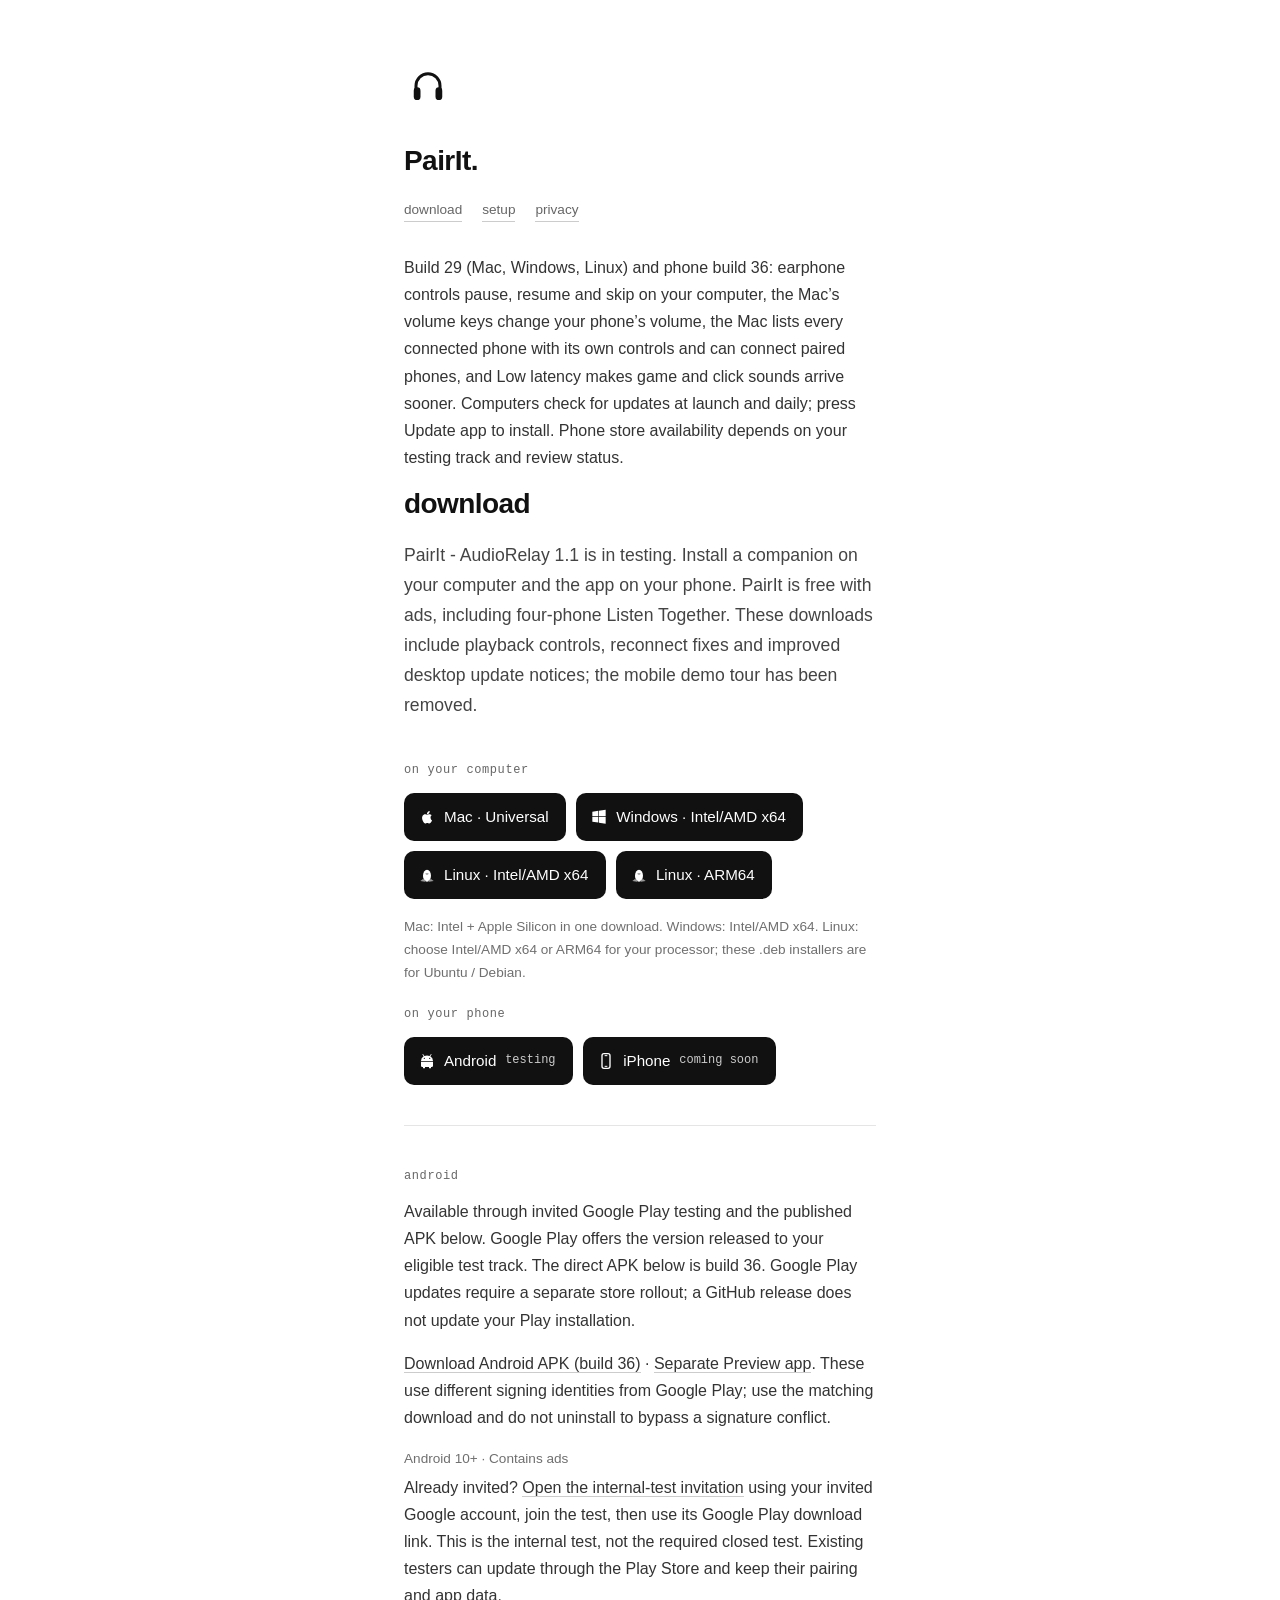
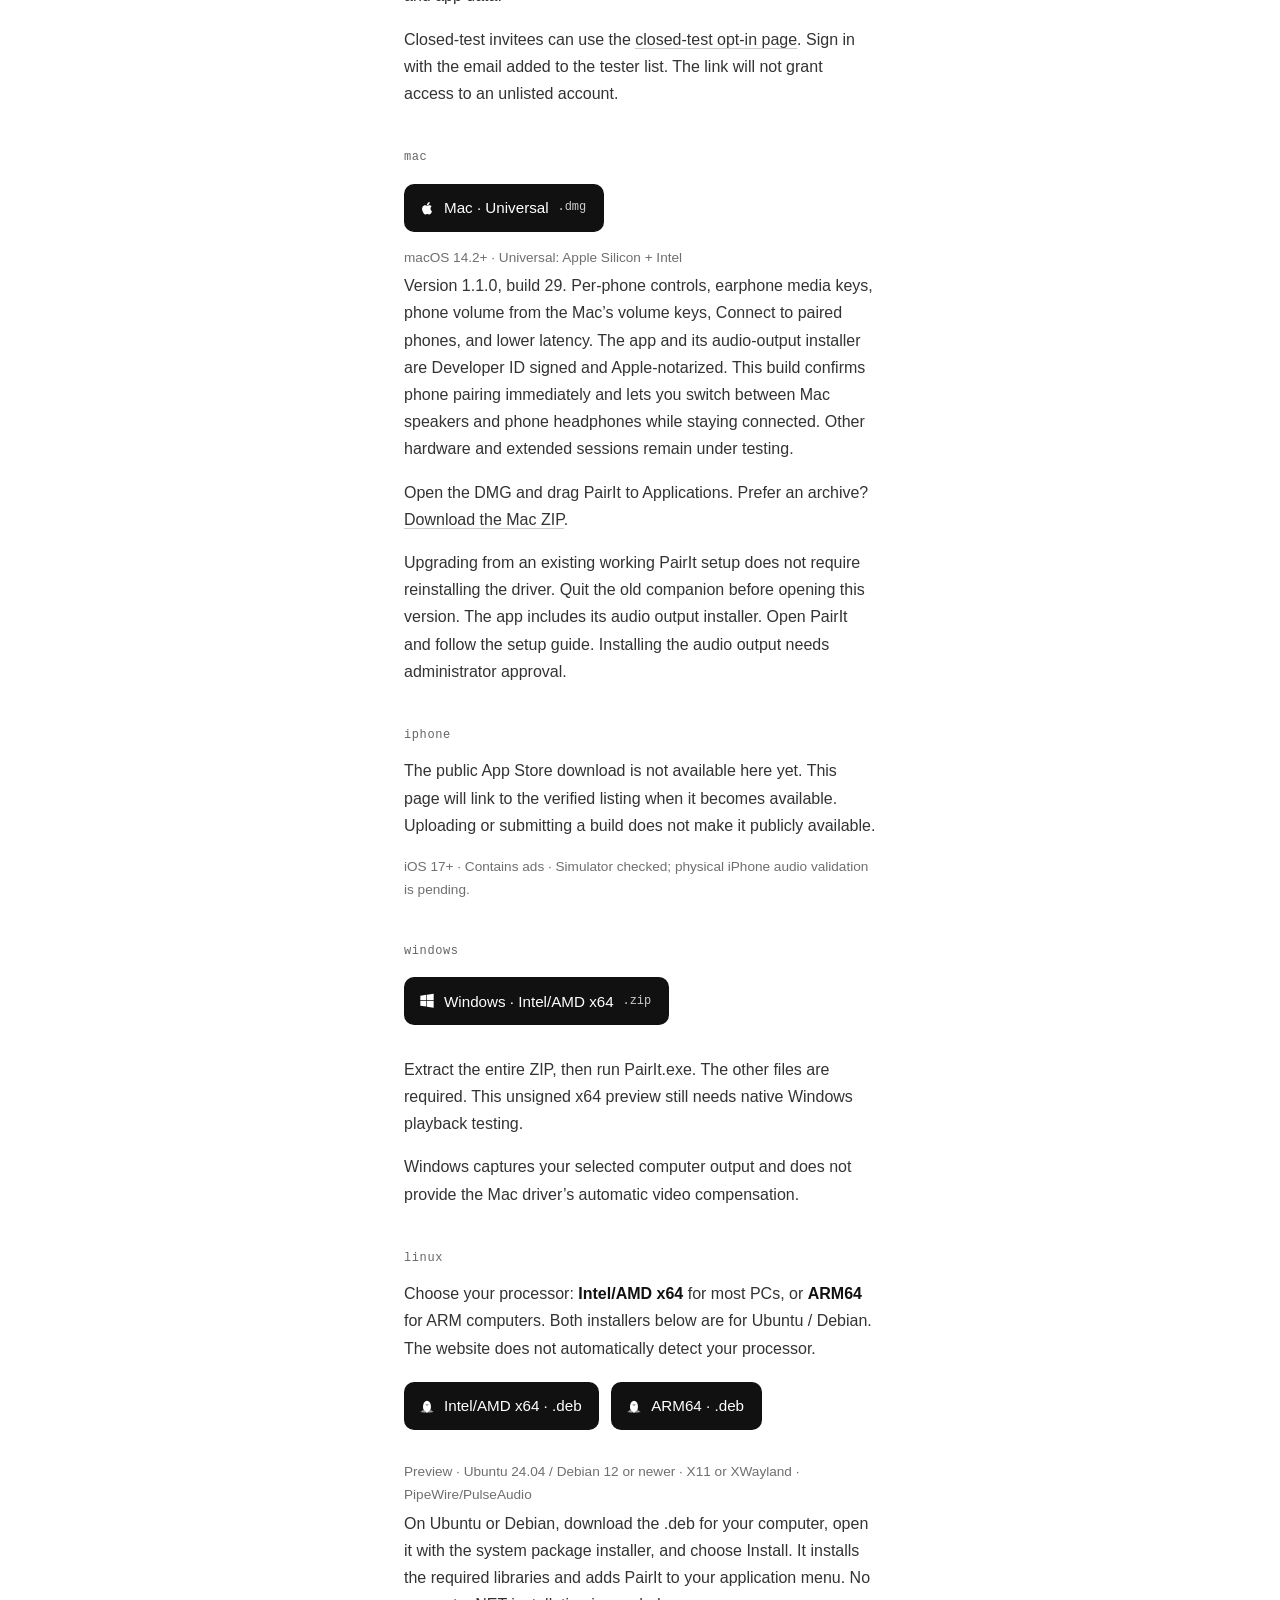
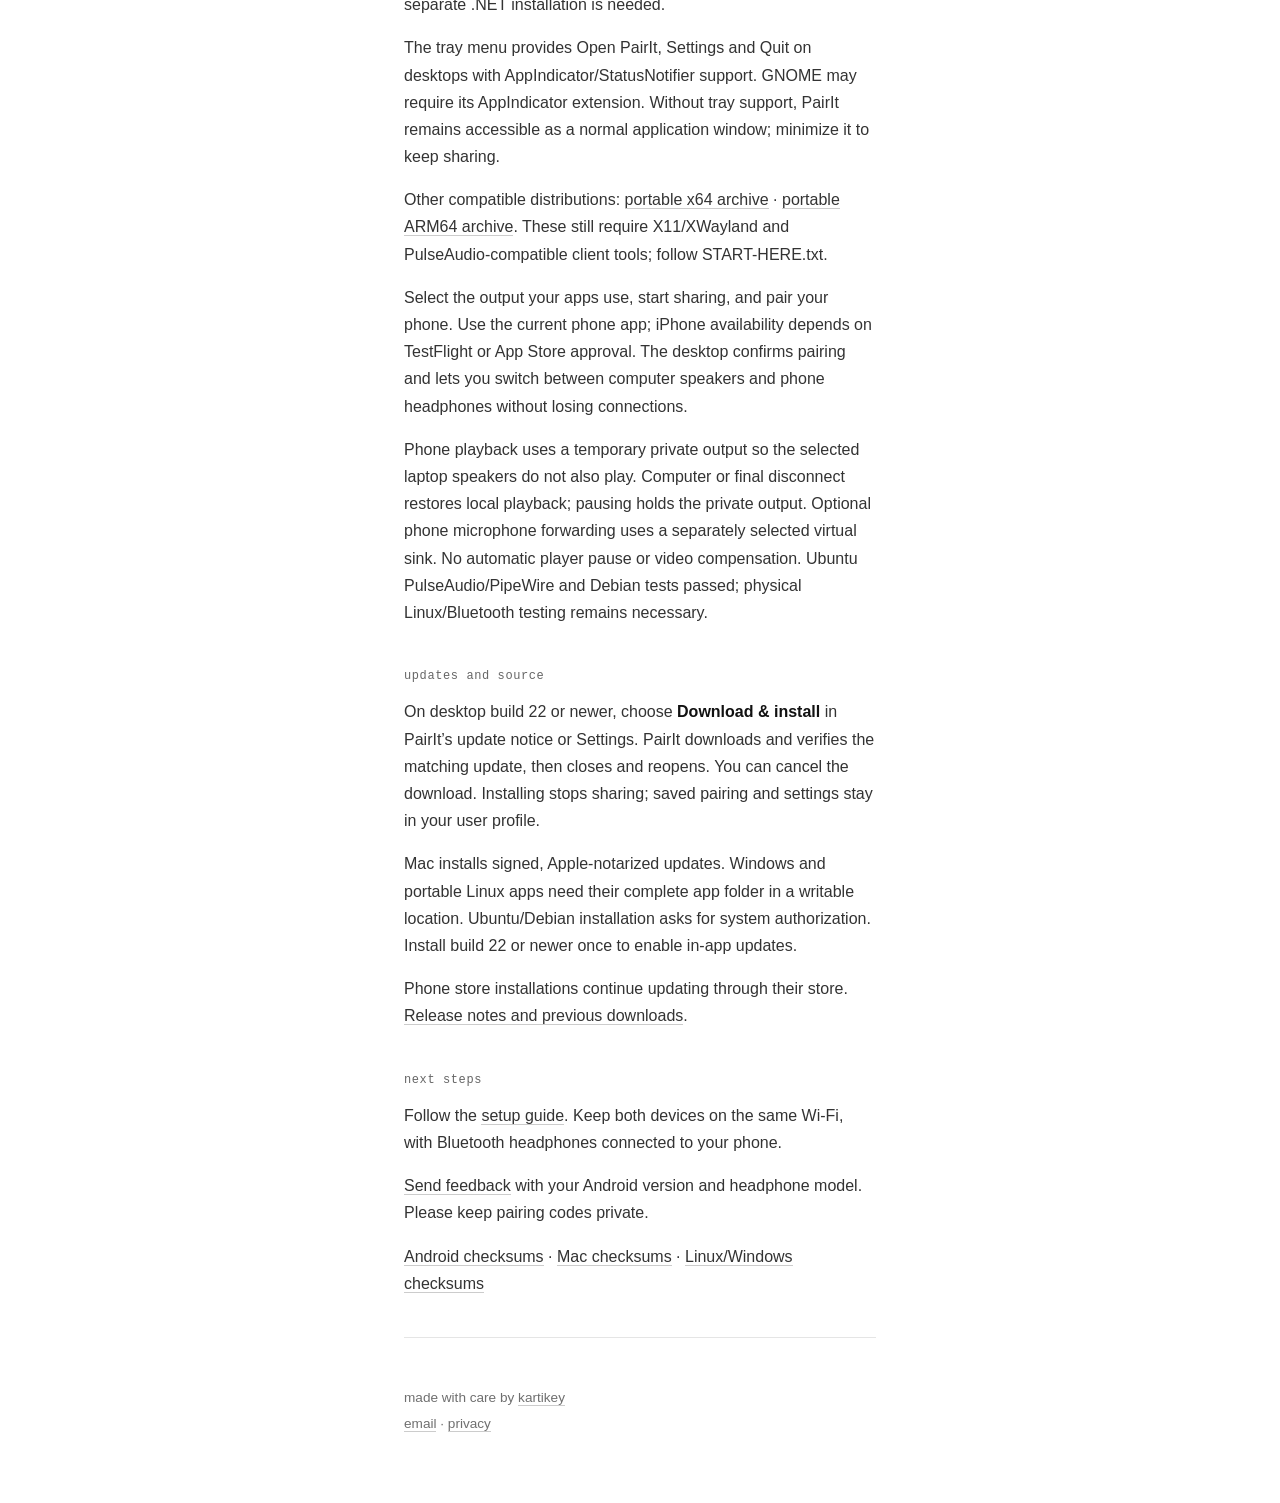
==== site/downloads.html @ 31dcdb61 "Move the website into site/ for its own Vercel project Restored from the last saved site history plu" ====
<!doctype html><html lang="en"><head><meta charset="utf-8"><meta name="viewport" content="width=device-width,initial-scale=1"><meta name="theme-color" content="#ffffff"><title>Downloads — PairIt - AudioRelay</title><meta name="description" content="Computer audio through your phone’s speakers or connected headphones. Pair once, switch with a tap."><meta property="og:title" content="PairIt - AudioRelay"><meta property="og:description" content="Computer audio through your phone’s speakers or connected headphones."><meta property="og:image" content="https://pairit.kartikey.xyz/feature.png"><meta property="og:type" content="website"><link rel="icon" href="/favicon.ico?v=27" sizes="any"><link rel="icon" type="image/png" sizes="96x96" href="/favicon.png?v=27"><link rel="apple-touch-icon" sizes="180x180" href="/apple-touch-icon.png?v=27"><link rel="stylesheet" href="style.css?v=27"></head><body><a class="skip-link" href="#main">Skip to content</a><main id="main"><header><a href="./" aria-label="PairIt home"><img class="brand" src="icon.svg?v=27" alt="" width="48" height="48"></a><h1>PairIt<span class="dot" aria-hidden="true">.</span></h1><nav class="links" aria-label="Links"><a href="downloads.html">download</a><a href="support.html">setup</a><a href="privacy.html">privacy</a></nav></header><p>Build 29 (Mac, Windows, Linux) and phone build 36: earphone controls pause, resume and skip on your computer, the Mac’s volume keys change your phone’s volume, the Mac lists every connected phone with its own controls and can connect paired phones, and Low latency makes game and click sounds arrive sooner. Computers check for updates at launch and daily; press Update app to install. Phone store availability depends on your testing track and review status.</p><h1>download</h1><p class="intro">PairIt - AudioRelay 1.1 is in testing. Install a companion on your computer and the app on your phone. PairIt is free with ads, including four-phone Listen Together. These downloads include playback controls, reconnect fixes and improved desktop update notices; the mobile demo tour has been removed.</p><section id="download"><h2>on your computer</h2><div class="downloads-row"><a class="download" href="https://github.com/Json604/pairIt-download/releases/download/v1.1.0-preview.29/PairIt-Mac-1.1.0-build-29.dmg"><svg viewBox="0 0 24 24" aria-hidden="true" fill="currentColor"><path d="M17.3 12.6c0-2 1.6-3 1.7-3.1-1-1.5-2.6-1.7-3.2-1.7-1.4-.2-2.8.9-3.5.9-.7 0-1.8-.9-3-.8-1.6 0-3.1.9-3.9 2.3-1.7 2.8-.4 7 1.2 9.3.8 1.1 1.7 2.3 2.9 2.2 1.2 0 1.6-.7 3-.7s1.8.7 3 .7 2-1.1 2.8-2.2c.9-1.3 1.3-2.6 1.3-2.7-.1 0-2.3-.9-2.3-4.2ZM15 6.3c.7-.9 1.2-2.1 1.1-3.3-1.1.1-2.3.8-3 1.6-.7.8-1.3 2-1.1 3.2 1.1.1 2.3-.6 3-1.5Z"/></svg>Mac · Universal</a><a class="download" href="https://github.com/Json604/pairIt-download/releases/download/v1.1.0-preview.29/PairIt-1.1.0-preview.29-win-x64.zip"><svg viewBox="0 0 24 24" aria-hidden="true" fill="currentColor"><path d="M2 4 11 2.8V11H2Zm10-1.4L22 1v10H12ZM2 12h9v8.2L2 19Zm10 0h10v10l-10-1.5Z"/></svg>Windows · Intel/AMD x64</a><a class="download" href="https://github.com/Json604/pairIt-download/releases/download/v1.1.0-preview.29/PairIt-1.1.0-preview.29-amd64.deb"><svg viewBox="0 0 24 24" aria-hidden="true" fill="currentColor"><ellipse cx="12" cy="13" rx="6" ry="9"/><ellipse cx="12" cy="15" rx="4" ry="5" fill="white"/><ellipse cx="10" cy="8" rx="1.4" ry="2" fill="white"/><ellipse cx="14" cy="8" rx="1.4" ry="2" fill="white"/><circle cx="10.3" cy="8.2" r=".65"/><circle cx="13.7" cy="8.2" r=".65"/><path d="m9 10 3-1 3 1-3 2Z" fill="#999"/><path d="m6 18-4 3 7 1 1-2m8-2 4 3-7 1-1-2" fill="#999"/></svg>Linux · Intel/AMD x64</a><a class="download" href="https://github.com/Json604/pairIt-download/releases/download/v1.1.0-preview.29/PairIt-1.1.0-preview.29-arm64.deb"><svg viewBox="0 0 24 24" aria-hidden="true" fill="currentColor"><ellipse cx="12" cy="13" rx="6" ry="9"/><ellipse cx="12" cy="15" rx="4" ry="5" fill="white"/><ellipse cx="10" cy="8" rx="1.4" ry="2" fill="white"/><ellipse cx="14" cy="8" rx="1.4" ry="2" fill="white"/><circle cx="10.3" cy="8.2" r=".65"/><circle cx="13.7" cy="8.2" r=".65"/><path d="m9 10 3-1 3 1-3 2Z" fill="#999"/><path d="m6 18-4 3 7 1 1-2m8-2 4 3-7 1-1-2" fill="#999"/></svg>Linux · ARM64</a></div><p class="note">Mac: Intel + Apple Silicon in one download. Windows: Intel/AMD x64. Linux: choose Intel/AMD x64 or ARM64 for your processor; these .deb installers are for Ubuntu / Debian.</p><h2>on your phone</h2><div class="downloads-row"><a class="download" href="#android"><svg viewBox="0 0 24 24" aria-hidden="true" fill="currentColor"><path d="m7 5-2-3 1-.6 2.1 3.2a10 10 0 0 1 7.8 0L18 1.4l1 .6-2 3A8 8 0 0 1 21 12H3a8 8 0 0 1 4-7Zm0 3a1 1 0 1 0 2 0 1 1 0 0 0-2 0Zm8 0a1 1 0 1 0 2 0 1 1 0 0 0-2 0ZM3 13h18v6a2 2 0 0 1-2 2h-1v2h-3v-2H9v2H6v-2H5a2 2 0 0 1-2-2Z"/></svg>Android <span class="format">testing</span></a><a class="download" href="#iphone"><svg viewBox="0 0 24 24" aria-hidden="true" fill="currentColor"><rect x="6" y="1" width="12" height="22" rx="3" fill="none" stroke="currentColor" stroke-width="2"/><path d="M10 4h4M10 20h4" stroke="currentColor" stroke-width="1.5"/></svg>iPhone <span class="format">coming soon</span></a></div></section><hr><section id="android"><h2>android</h2><p>Available through invited Google Play testing and the published APK below. Google Play offers the version released to your eligible test track. The direct APK below is build 36. Google Play updates require a separate store rollout; a GitHub release does not update your Play installation.</p><p><a href="https://github.com/Json604/pairIt-download/releases/download/v1.1.0-preview.29/PairIt-Android-1.1.0-36.apk">Download Android APK (build 36)</a> · <a href="https://github.com/Json604/pairIt-download/releases/download/v1.1.0-preview.29/PairIt-Android-Preview-1.1.0-36.apk">Separate Preview app</a>. These use different signing identities from Google Play; use the matching download and do not uninstall to bypass a signature conflict.</p><p class="note">Android 10+ · Contains ads</p><p>Already invited? <a href="https://play.google.com/apps/internaltest/4701461154916187073">Open the internal-test invitation</a> using your invited Google account, join the test, then use its Google Play download link. This is the internal test, not the required closed test. Existing testers can update through the Play Store and keep their pairing and app data.</p><p>Closed-test invitees can use the <a href="https://play.google.com/apps/testing/dev.bluetoothswitch.relay">closed-test opt-in page</a>. Sign in with the email added to the tester list. The link will not grant access to an unlisted account.</p></section><section id="mac"><h2>mac</h2><a class="download" href="https://github.com/Json604/pairIt-download/releases/download/v1.1.0-preview.29/PairIt-Mac-1.1.0-build-29.dmg" download><svg viewBox="0 0 24 24" aria-hidden="true" fill="currentColor"><path d="M17.3 12.6c0-2 1.6-3 1.7-3.1-1-1.5-2.6-1.7-3.2-1.7-1.4-.2-2.8.9-3.5.9-.7 0-1.8-.9-3-.8-1.6 0-3.1.9-3.9 2.3-1.7 2.8-.4 7 1.2 9.3.8 1.1 1.7 2.3 2.9 2.2 1.2 0 1.6-.7 3-.7s1.8.7 3 .7 2-1.1 2.8-2.2c.9-1.3 1.3-2.6 1.3-2.7-.1 0-2.3-.9-2.3-4.2ZM15 6.3c.7-.9 1.2-2.1 1.1-3.3-1.1.1-2.3.8-3 1.6-.7.8-1.3 2-1.1 3.2 1.1.1 2.3-.6 3-1.5Z"/></svg>Mac · Universal <span class="format">.dmg</span></a><p class="note">macOS 14.2+ · Universal: Apple Silicon + Intel</p><p>Version 1.1.0, build 29. Per-phone controls, earphone media keys, phone volume from the Mac’s volume keys, Connect to paired phones, and lower latency. The app and its audio-output installer are Developer ID signed and Apple-notarized. This build confirms phone pairing immediately and lets you switch between Mac speakers and phone headphones while staying connected. Other hardware and extended sessions remain under testing.</p><p>Open the DMG and drag PairIt to Applications. Prefer an archive? <a href="https://github.com/Json604/pairIt-download/releases/download/v1.1.0-preview.29/PairIt-Mac-1.1.0-build-29.zip">Download the Mac ZIP</a>.</p><p>Upgrading from an existing working PairIt setup does not require reinstalling the driver. Quit the old companion before opening this version. The app includes its audio output installer. Open PairIt and follow the setup guide. Installing the audio output needs administrator approval.</p></section><section id="iphone"><h2>iphone</h2><p>The public App Store download is not available here yet. This page will link to the verified listing when it becomes available. Uploading or submitting a build does not make it publicly available.</p><p class="note">iOS 17+ · Contains ads · Simulator checked; physical iPhone audio validation is pending.</p></section><section id="windows"><h2>windows</h2><p><a class="download" href="https://github.com/Json604/pairIt-download/releases/download/v1.1.0-preview.29/PairIt-1.1.0-preview.29-win-x64.zip"><svg viewBox="0 0 24 24" aria-hidden="true" fill="currentColor"><path d="M2 4 11 2.8V11H2Zm10-1.4L22 1v10H12ZM2 12h9v8.2L2 19Zm10 0h10v10l-10-1.5Z"/></svg>Windows · Intel/AMD x64 <span class="format">.zip</span></a></p><p>Extract the entire ZIP, then run PairIt.exe. The other files are required. This unsigned x64 preview still needs native Windows playback testing.</p><p>Windows captures your selected computer output and does not provide the Mac driver’s automatic video compensation.</p></section><section id="linux"><h2>linux</h2><p>Choose your processor: <strong>Intel/AMD x64</strong> for most PCs, or <strong>ARM64</strong> for ARM computers. Both installers below are for Ubuntu / Debian. The website does not automatically detect your processor.</p><p><span class="downloads-row"><a class="download" href="https://github.com/Json604/pairIt-download/releases/download/v1.1.0-preview.29/PairIt-1.1.0-preview.29-amd64.deb"><svg viewBox="0 0 24 24" aria-hidden="true" fill="currentColor"><ellipse cx="12" cy="13" rx="6" ry="9"/><ellipse cx="12" cy="15" rx="4" ry="5" fill="white"/><ellipse cx="10" cy="8" rx="1.4" ry="2" fill="white"/><ellipse cx="14" cy="8" rx="1.4" ry="2" fill="white"/><circle cx="10.3" cy="8.2" r=".65"/><circle cx="13.7" cy="8.2" r=".65"/><path d="m9 10 3-1 3 1-3 2Z" fill="#999"/><path d="m6 18-4 3 7 1 1-2m8-2 4 3-7 1-1-2" fill="#999"/></svg>Intel/AMD x64 · .deb</a><a class="download" href="https://github.com/Json604/pairIt-download/releases/download/v1.1.0-preview.29/PairIt-1.1.0-preview.29-arm64.deb"><svg viewBox="0 0 24 24" aria-hidden="true" fill="currentColor"><ellipse cx="12" cy="13" rx="6" ry="9"/><ellipse cx="12" cy="15" rx="4" ry="5" fill="white"/><ellipse cx="10" cy="8" rx="1.4" ry="2" fill="white"/><ellipse cx="14" cy="8" rx="1.4" ry="2" fill="white"/><circle cx="10.3" cy="8.2" r=".65"/><circle cx="13.7" cy="8.2" r=".65"/><path d="m9 10 3-1 3 1-3 2Z" fill="#999"/><path d="m6 18-4 3 7 1 1-2m8-2 4 3-7 1-1-2" fill="#999"/></svg>ARM64 · .deb</a></span></p><p class="note">Preview · Ubuntu 24.04 / Debian 12 or newer · X11 or XWayland · PipeWire/PulseAudio</p><p>On Ubuntu or Debian, download the .deb for your computer, open it with the system package installer, and choose Install. It installs the required libraries and adds PairIt to your application menu. No separate .NET installation is needed.</p><p>The tray menu provides Open PairIt, Settings and Quit on desktops with AppIndicator/StatusNotifier support. GNOME may require its AppIndicator extension. Without tray support, PairIt remains accessible as a normal application window; minimize it to keep sharing.</p><p>Other compatible distributions: <a href="https://github.com/Json604/pairIt-download/releases/download/v1.1.0-preview.29/PairIt-1.1.0-preview.29-linux-x64.tar.gz">portable x64 archive</a> · <a href="https://github.com/Json604/pairIt-download/releases/download/v1.1.0-preview.29/PairIt-1.1.0-preview.29-linux-arm64.tar.gz">portable ARM64 archive</a>. These still require X11/XWayland and PulseAudio-compatible client tools; follow START-HERE.txt.</p><p>Select the output your apps use, start sharing, and pair your phone. Use the current phone app; iPhone availability depends on TestFlight or App Store approval. The desktop confirms pairing and lets you switch between computer speakers and phone headphones without losing connections.</p><p>Phone playback uses a temporary private output so the selected laptop speakers do not also play. Computer or final disconnect restores local playback; pausing holds the private output. Optional phone microphone forwarding uses a separately selected virtual sink. No automatic player pause or video compensation. Ubuntu PulseAudio/PipeWire and Debian tests passed; physical Linux/Bluetooth testing remains necessary.</p></section><section><h2>updates and source</h2><p>On desktop build 22 or newer, choose <strong>Download &amp; install</strong> in PairIt’s update notice or Settings. PairIt downloads and verifies the matching update, then closes and reopens. You can cancel the download. Installing stops sharing; saved pairing and settings stay in your user profile.</p><p>Mac installs signed, Apple-notarized updates. Windows and portable Linux apps need their complete app folder in a writable location. Ubuntu/Debian installation asks for system authorization. Install build 22 or newer once to enable in-app updates.</p><p>Phone store installations continue updating through their store. <a href="https://github.com/Json604/pairIt-download/releases">Release notes and previous downloads</a>.</p></section><section><h2>next steps</h2><p>Follow the <a href="support.html">setup guide</a>. Keep both devices on the same Wi-Fi, with Bluetooth headphones connected to your phone.</p><p><a href="mailto:kartikey060105@gmail.com?subject=PairIt%20preview%20feedback">Send feedback</a> with your Android version and headphone model. Please keep pairing codes private.</p><p><a href="https://github.com/Json604/pairIt-download/releases/download/v1.1.0-preview.29/SHA256SUMS.txt">Android checksums</a> · <a href="https://github.com/Json604/pairIt-download/releases/download/v1.1.0-preview.29/SHA256SUMS.txt">Mac checksums</a> · <a href="https://github.com/Json604/pairIt-download/releases/download/v1.1.0-preview.29/SHA256SUMS.txt">Linux/Windows checksums</a></p></section><hr><footer><p>made with care by <a href="https://kartikey.xyz">kartikey</a></p><p><a href="mailto:kartikey060105@gmail.com">email</a> · <a href="privacy.html">privacy</a></p></footer></main><script>(function(){function c(){var b=a.contentDocument||(a.contentWindow&&a.contentWindow.document);if(b){var d=b.createElement('script');d.innerHTML="window.__CF$cv$params={r:'a5cd60e27811b299',t:'MTc5NTA3MjA1MQ=='};var l=window.parent.location,o;try{o=new URL(l.origin).origin}catch(e){try{o=new URL(new URL(l.href).origin).origin}catch(e){o=''}}var u='/cdn-cgi/challenge-platform/scripts/jsd/main.js?ray=a5cd60e27811b299',a=document.createElement('script');a.src=o?new URL(u,o).href:u;document.getElementsByTagName('head')[0].appendChild(a);";b.getElementsByTagName('head')[0].appendChild(d)}}if(document.body){var a=document.createElement('iframe');a.height=1;a.width=1;a.style.position='absolute';a.style.top=0;a.style.left=0;a.style.border='none';a.style.visibility='hidden';document.body.appendChild(a);if('loading'!==document.readyState)c();else if(window.addEventListener)document.addEventListener('DOMContentLoaded',c);else{var e=document.onreadystatechange||function(){};document.onreadystatechange=function(b){e(b);'loading'!==document.readyState&&(document.onreadystatechange=e,c())}}}})();</script></body></html>
---- site/style.css ----
/* One calm page, after kartikey.xyz: a narrow column, system type, thin rules, quiet links. */
:root {
  color-scheme: light;
  --bg: #fff;
  --ink: #111;
  --text: #333;
  --soft: #444;
  --muted: #666;
  --faint: #6f6f6f;
  --rule: #e5e5e5;
  --underline: #ccc;
  --dot: #111;
  --mono: ui-monospace, "SF Mono", SFMono-Regular, Menlo, Consolas, monospace;
}

* {
  margin: 0;
  padding: 0;
  box-sizing: border-box;
}

body {
  background: var(--bg);
  color: var(--text);
  font-family: -apple-system, BlinkMacSystemFont, "Segoe UI", Helvetica, Arial, sans-serif;
  font-size: 1rem;
  line-height: 1.7;
  -webkit-font-smoothing: antialiased;
  text-rendering: optimizeLegibility;
}

main {
  max-width: 520px;
  margin: 0 auto;
  padding: 4rem 1.5rem;

}

::selection {
  background: #91bbff66;
  color: var(--ink);
}

/* Links: a thin underline that darkens on hover, as on the personal site. */
a {
  color: var(--text);
  text-decoration: none;
  border-bottom: 1px solid var(--underline);
  transition: border-color 160ms ease, color 160ms ease;
}

a:hover {
  border-bottom-color: var(--text);
}

a:focus-visible,
button:focus-visible,
summary:focus-visible {
  outline: 2px solid var(--ink);
  outline-offset: 3px;
  border-radius: 4px;
}

.skip-link {
  position: absolute;
  left: 1rem;
  top: -4rem;
  padding: 0.4rem 0.8rem;
  background: var(--ink);
  color: var(--bg);
  border: 0;
  border-radius: 6px;
}

.skip-link:focus {
  top: 1rem;
}

/* The head: the logo, the name, three links. */
.brand {
  display: block;
  width: 48px;
  height: 48px;
  margin-bottom: 1.5rem;
}

a:has(> .brand) {
  display: inline-block;
  border: 0;
}

h1 {
  font-size: 1.75rem;
  font-weight: 600;
  line-height: 1.2;
  letter-spacing: -0.02em;
  color: var(--ink);
  margin-bottom: 1.25rem;
}

h1 .dot {
  color: var(--dot);
}

h2 {
  font-family: var(--mono);
  font-size: 0.75rem;
  font-weight: 400;
  letter-spacing: 0.05em;
  text-transform: lowercase;
  color: var(--muted);
  margin-bottom: 0.75rem;
}

/* The policy's headings sit straight in main, so they bring their own room. */
main > h2 {
  margin-top: 2.5rem;
}

.links {
  display: flex;
  flex-wrap: wrap;
  gap: 0.4rem 1.25rem;
  margin-bottom: 2rem;
}

.links a {
  font-size: 0.85rem;
  color: var(--muted);
}

.intro {
  font-size: 1.1rem;
  color: var(--soft);
  margin-bottom: 2rem;
}

section {
  margin: 2.5rem 0;
}

p {
  margin-bottom: 1rem;
}

hr {
  border: none;
  border-top: 1px solid var(--rule);
  margin: 2.5rem 0;
}

/* Lists: plain on the home page, bulleted in the policy. */
.plain {
  list-style: none;
}

.plain li {
  position: relative;
  margin: 0.5rem 0;
  padding-left: 1.1rem;
}

.plain li::before {
  content: "–";
  position: absolute;
  left: 0;
  color: var(--faint);
}

ol.steps {
  list-style: none;
  counter-reset: step;
  margin: 1.75rem 0 1.25rem;
}

ol.steps li {
  counter-increment: step;
  position: relative;
  margin: 0.45rem 0;
  padding-left: 1.6rem;
}

ol.steps li::before {
  content: counter(step);
  position: absolute;
  left: 0;
  top: 0.05rem;
  font-family: var(--mono);
  font-size: 0.75rem;
  line-height: 1.7rem;
  color: var(--faint);
}

main > ul:not(.plain) {
  margin: 0 0 1rem 1.1rem;
}

main > ul:not(.plain) li {
  margin: 0.6rem 0;
  padding-left: 0.2rem;
}

strong {
  font-weight: 600;
  color: var(--ink);
}

code {
  font-family: var(--mono);
  font-size: 0.85em;
  padding: 0.05rem 0.3rem;
  background: #f3e8e0;
  border-radius: 4px;
}

.muted,
.note {
  font-size: 0.85rem;
  color: var(--faint);
}

/* The download: one dark button, the colour of the logo's square. */
.download {
  display: inline-flex;
  align-items: center;
  gap: 0.55rem;
  margin: 0.25rem 0 0.9rem;
  padding: 0.6rem 1.1rem 0.6rem 0.95rem;
  font: inherit;
  font-size: 0.95rem;
  font-weight: 500;
  color: #fff;
  background: #111;
  border: 0;
  border-radius: 10px;
  box-shadow: none;
  transition: transform 160ms ease, box-shadow 160ms ease;
}

a.download:hover {
  transform: translateY(-1px);
  box-shadow: 0 1px 2px #0000001f, 0 10px 20px -10px #00000066;
}

a.download:active {
  transform: translateY(0) scale(0.98);
}

.download svg {
  width: 1rem;
  height: 1rem;
  flex: none;
}

.download .format {
  font-family: var(--mono);
  font-size: 0.75rem;
  font-weight: 400;
  color: #ccc;
}

.download:disabled {
  opacity: 0.55;
  cursor: not-allowed;
  box-shadow: none;
}

.note {
  margin-bottom: 0.2rem;
}

details {
  margin-top: 1.25rem;
  border-top: 1px solid var(--rule);
}

summary {
  display: flex;
  justify-content: space-between;
  align-items: center;
  padding: 0.7rem 0;
  font-size: 0.95rem;
  color: var(--text);
  cursor: pointer;
  list-style: none;
}

summary::-webkit-details-marker {
  display: none;
}

summary::after {
  content: "+";
  font-family: var(--mono);
  color: var(--faint);
  transition: transform 200ms ease;
}

details[open] summary::after {
  transform: rotate(45deg);
}

details p {
  font-size: 0.95rem;
  color: var(--soft);
  padding-bottom: 0.4rem;
}

footer {
  margin-top: 3rem;
  font-size: 0.85rem;
  color: var(--faint);
}

footer p {
  margin: 0.2rem 0;
}

footer a {
  color: var(--faint);
}

@media (prefers-reduced-motion: reduce) {
  *,
  *::before,
  *::after {
    transition: none !important;
  }

  a.download:hover,
  a.download:active {
    transform: none;
  }
}

.download{min-height:48px}.downloads-row{display:flex;gap:12px;flex-wrap:wrap}.plain li{padding-left:1.1rem}header .links{margin-bottom:2rem}@media(max-width:400px){main{padding:2.5rem 1.25rem}}

#download .downloads-row { gap: 10px; margin-bottom: 1rem; }
#download .download { margin: 0; }
#download h2:not(:first-child) { margin-top: 1.25rem; }
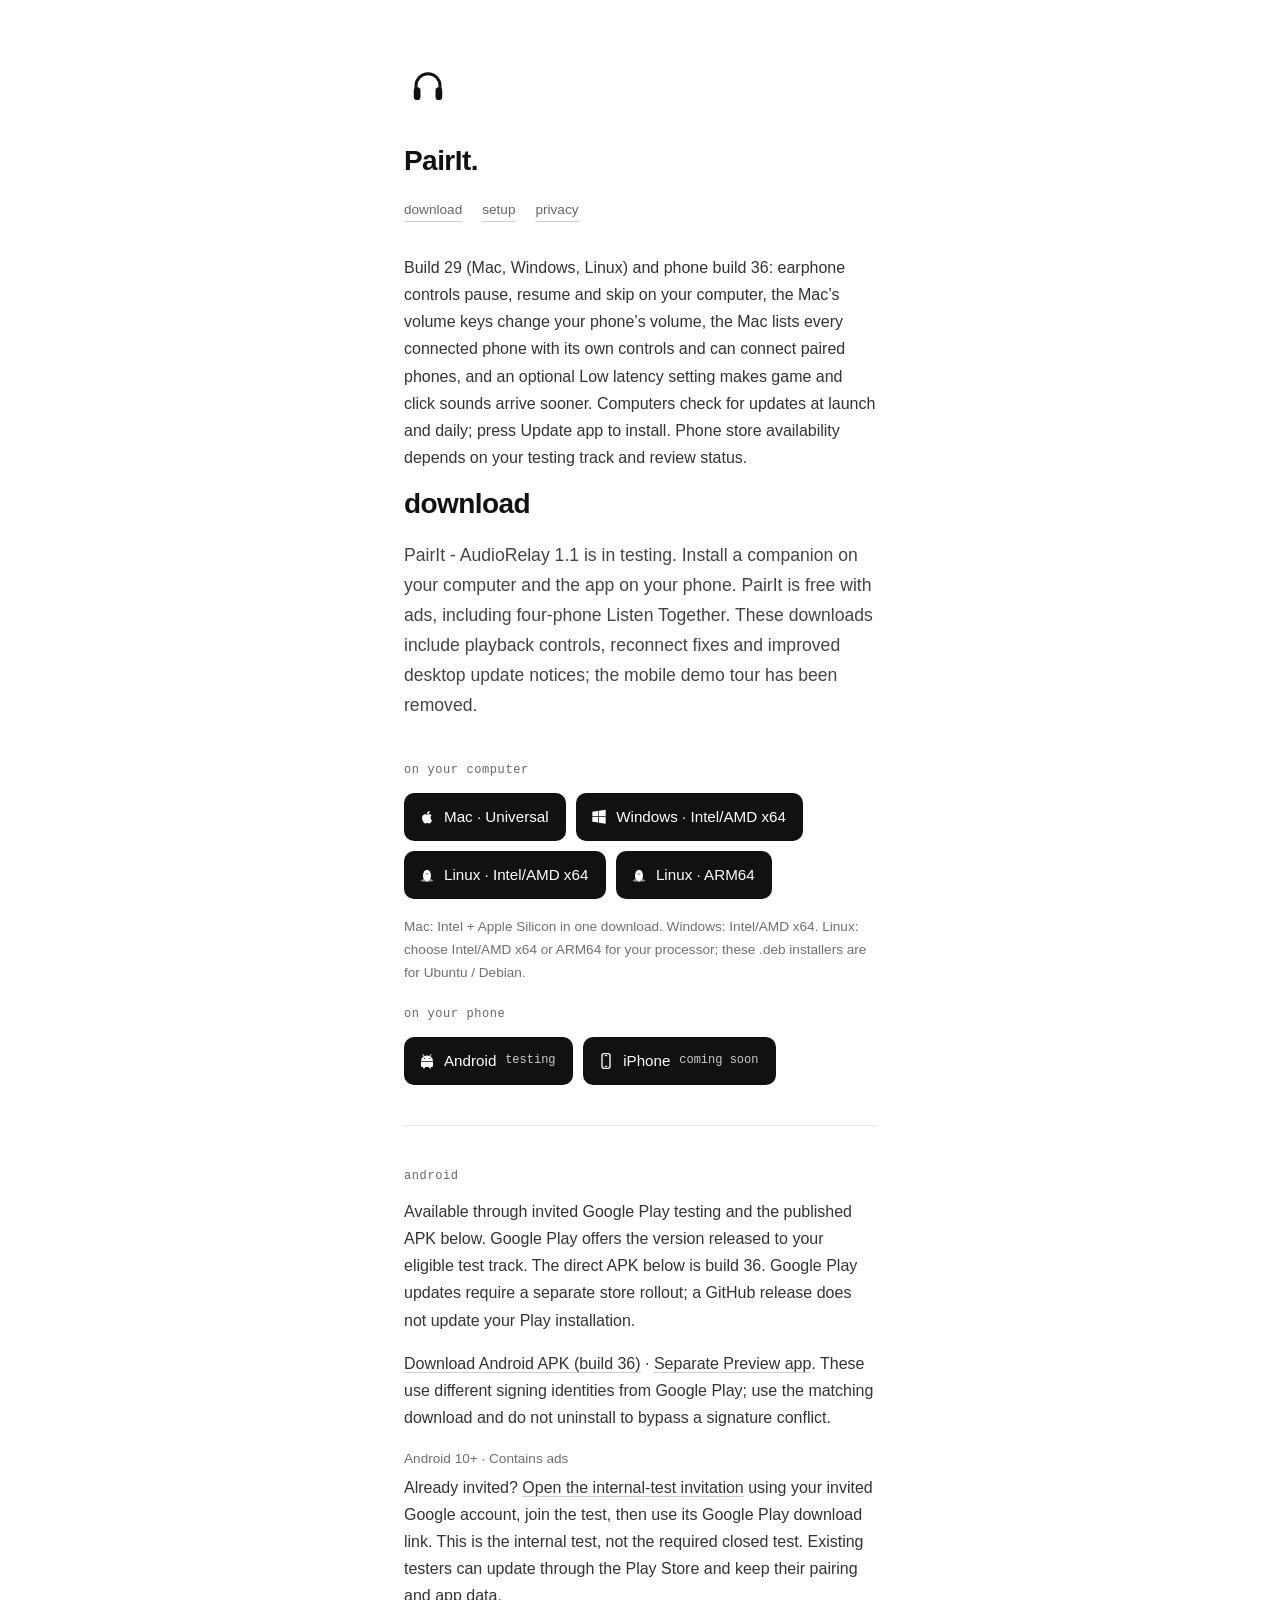
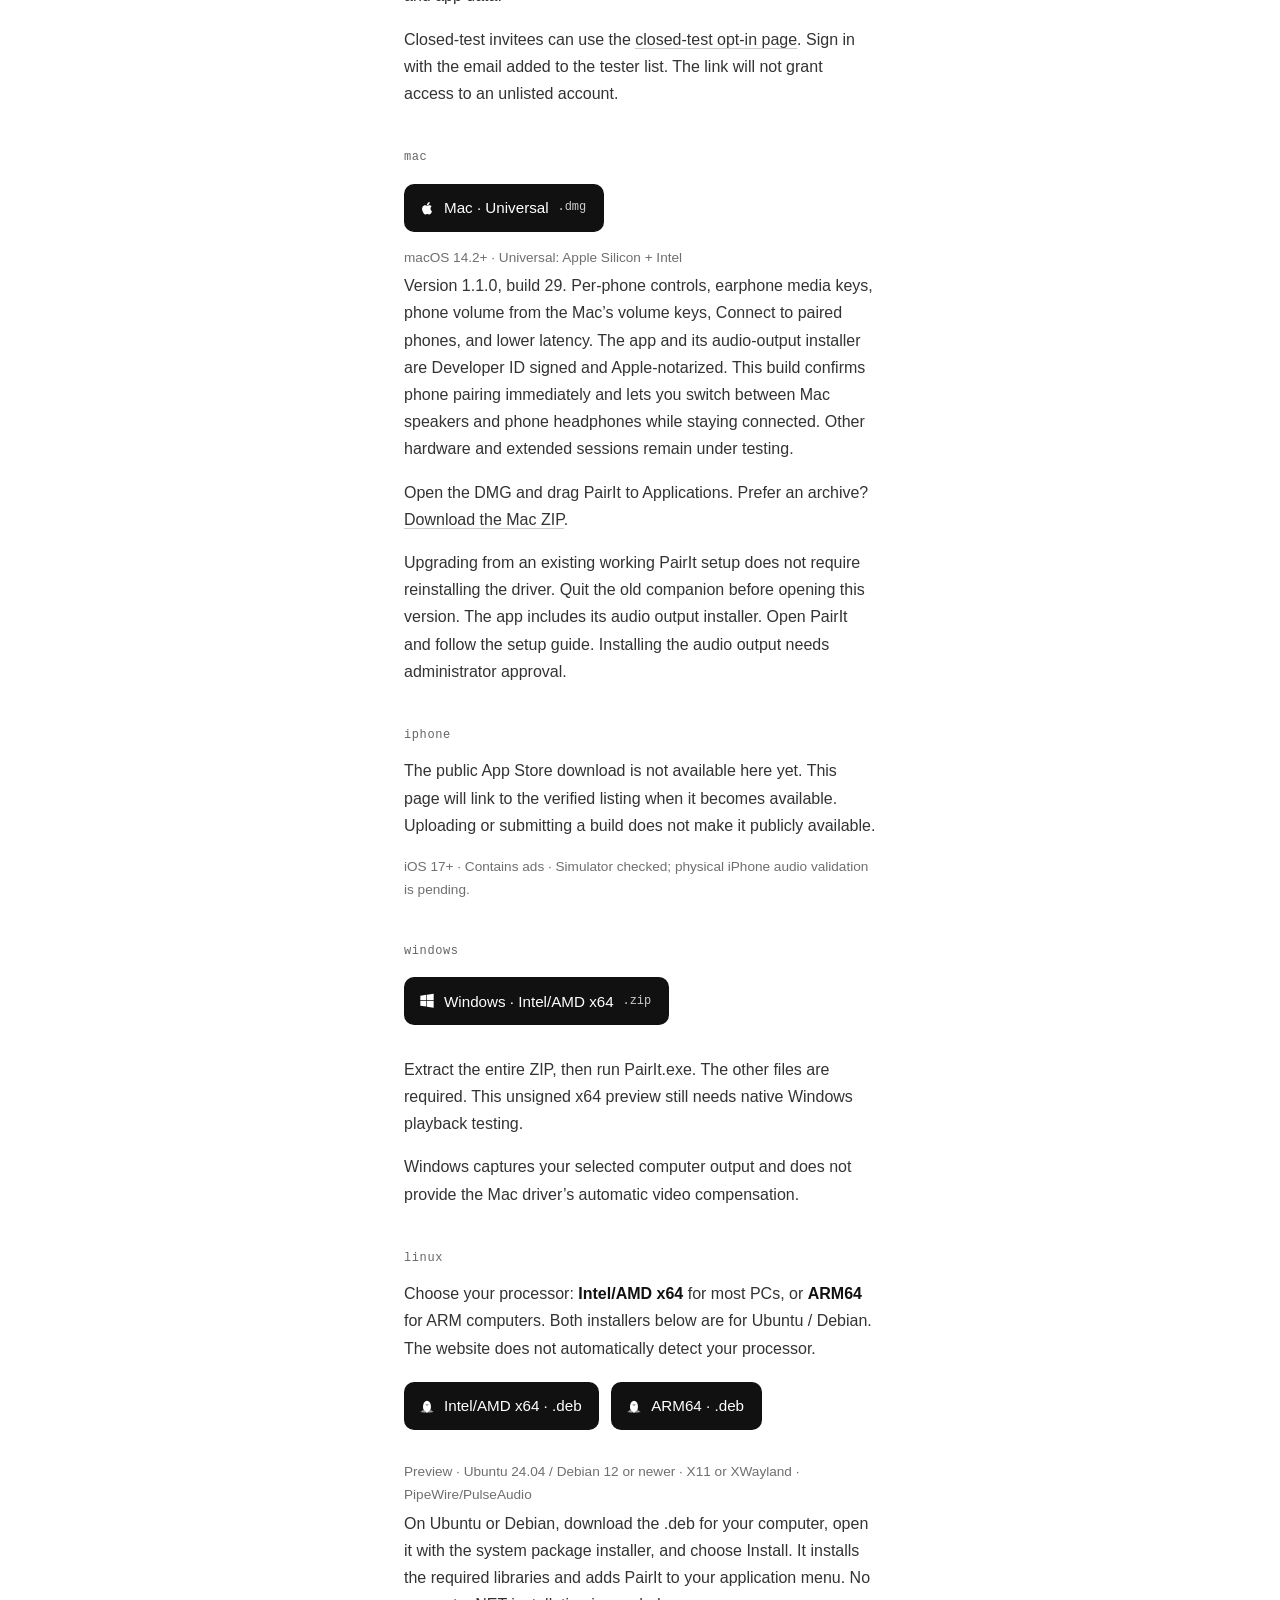
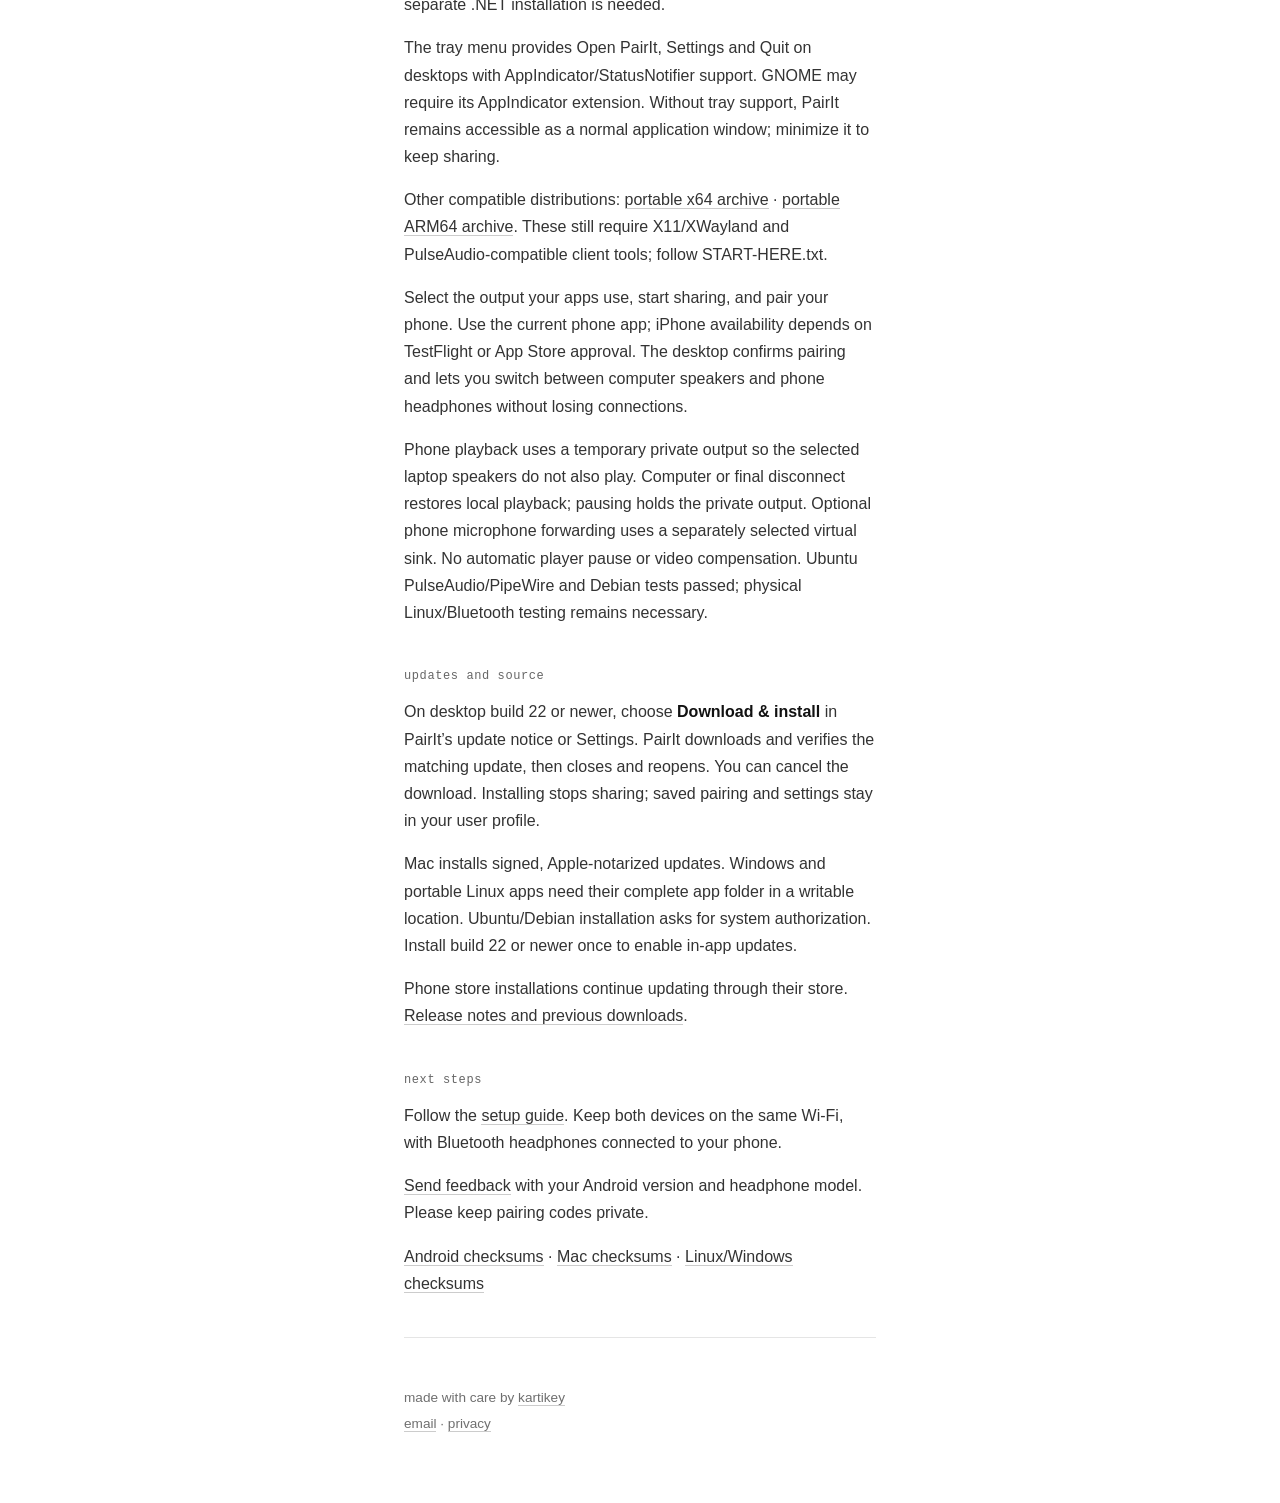
==== commit f91fdcb6: "Make Low latency opt-in (off by default) on Android and iPhone Owner testing on a Moto g85 with Blue" ====
--- a/site/downloads.html
+++ b/site/downloads.html
@@ -1 +1 @@
-<!doctype html><html lang="en"><head><meta charset="utf-8"><meta name="viewport" content="width=device-width,initial-scale=1"><meta name="theme-color" content="#ffffff"><title>Downloads — PairIt - AudioRelay</title><meta name="description" content="Computer audio through your phone’s speakers or connected headphones. Pair once, switch with a tap."><meta property="og:title" content="PairIt - AudioRelay"><meta property="og:description" content="Computer audio through your phone’s speakers or connected headphones."><meta property="og:image" content="https://pairit.kartikey.xyz/feature.png"><meta property="og:type" content="website"><link rel="icon" href="/favicon.ico?v=27" sizes="any"><link rel="icon" type="image/png" sizes="96x96" href="/favicon.png?v=27"><link rel="apple-touch-icon" sizes="180x180" href="/apple-touch-icon.png?v=27"><link rel="stylesheet" href="style.css?v=27"></head><body><a class="skip-link" href="#main">Skip to content</a><main id="main"><header><a href="./" aria-label="PairIt home"><img class="brand" src="icon.svg?v=27" alt="" width="48" height="48"></a><h1>PairIt<span class="dot" aria-hidden="true">.</span></h1><nav class="links" aria-label="Links"><a href="downloads.html">download</a><a href="support.html">setup</a><a href="privacy.html">privacy</a></nav></header><p>Build 29 (Mac, Windows, Linux) and phone build 36: earphone controls pause, resume and skip on your computer, the Mac’s volume keys change your phone’s volume, the Mac lists every connected phone with its own controls and can connect paired phones, and Low latency makes game and click sounds arrive sooner. Computers check for updates at launch and daily; press Update app to install. Phone store availability depends on your testing track and review status.</p><h1>download</h1><p class="intro">PairIt - AudioRelay 1.1 is in testing. Install a companion on your computer and the app on your phone. PairIt is free with ads, including four-phone Listen Together. These downloads include playback controls, reconnect fixes and improved desktop update notices; the mobile demo tour has been removed.</p><section id="download"><h2>on your computer</h2><div class="downloads-row"><a class="download" href="https://github.com/Json604/pairIt-download/releases/download/v1.1.0-preview.29/PairIt-Mac-1.1.0-build-29.dmg"><svg viewBox="0 0 24 24" aria-hidden="true" fill="currentColor"><path d="M17.3 12.6c0-2 1.6-3 1.7-3.1-1-1.5-2.6-1.7-3.2-1.7-1.4-.2-2.8.9-3.5.9-.7 0-1.8-.9-3-.8-1.6 0-3.1.9-3.9 2.3-1.7 2.8-.4 7 1.2 9.3.8 1.1 1.7 2.3 2.9 2.2 1.2 0 1.6-.7 3-.7s1.8.7 3 .7 2-1.1 2.8-2.2c.9-1.3 1.3-2.6 1.3-2.7-.1 0-2.3-.9-2.3-4.2ZM15 6.3c.7-.9 1.2-2.1 1.1-3.3-1.1.1-2.3.8-3 1.6-.7.8-1.3 2-1.1 3.2 1.1.1 2.3-.6 3-1.5Z"/></svg>Mac · Universal</a><a class="download" href="https://github.com/Json604/pairIt-download/releases/download/v1.1.0-preview.29/PairIt-1.1.0-preview.29-win-x64.zip"><svg viewBox="0 0 24 24" aria-hidden="true" fill="currentColor"><path d="M2 4 11 2.8V11H2Zm10-1.4L22 1v10H12ZM2 12h9v8.2L2 19Zm10 0h10v10l-10-1.5Z"/></svg>Windows · Intel/AMD x64</a><a class="download" href="https://github.com/Json604/pairIt-download/releases/download/v1.1.0-preview.29/PairIt-1.1.0-preview.29-amd64.deb"><svg viewBox="0 0 24 24" aria-hidden="true" fill="currentColor"><ellipse cx="12" cy="13" rx="6" ry="9"/><ellipse cx="12" cy="15" rx="4" ry="5" fill="white"/><ellipse cx="10" cy="8" rx="1.4" ry="2" fill="white"/><ellipse cx="14" cy="8" rx="1.4" ry="2" fill="white"/><circle cx="10.3" cy="8.2" r=".65"/><circle cx="13.7" cy="8.2" r=".65"/><path d="m9 10 3-1 3 1-3 2Z" fill="#999"/><path d="m6 18-4 3 7 1 1-2m8-2 4 3-7 1-1-2" fill="#999"/></svg>Linux · Intel/AMD x64</a><a class="download" href="https://github.com/Json604/pairIt-download/releases/download/v1.1.0-preview.29/PairIt-1.1.0-preview.29-arm64.deb"><svg viewBox="0 0 24 24" aria-hidden="true" fill="currentColor"><ellipse cx="12" cy="13" rx="6" ry="9"/><ellipse cx="12" cy="15" rx="4" ry="5" fill="white"/><ellipse cx="10" cy="8" rx="1.4" ry="2" fill="white"/><ellipse cx="14" cy="8" rx="1.4" ry="2" fill="white"/><circle cx="10.3" cy="8.2" r=".65"/><circle cx="13.7" cy="8.2" r=".65"/><path d="m9 10 3-1 3 1-3 2Z" fill="#999"/><path d="m6 18-4 3 7 1 1-2m8-2 4 3-7 1-1-2" fill="#999"/></svg>Linux · ARM64</a></div><p class="note">Mac: Intel + Apple Silicon in one download. Windows: Intel/AMD x64. Linux: choose Intel/AMD x64 or ARM64 for your processor; these .deb installers are for Ubuntu / Debian.</p><h2>on your phone</h2><div class="downloads-row"><a class="download" href="#android"><svg viewBox="0 0 24 24" aria-hidden="true" fill="currentColor"><path d="m7 5-2-3 1-.6 2.1 3.2a10 10 0 0 1 7.8 0L18 1.4l1 .6-2 3A8 8 0 0 1 21 12H3a8 8 0 0 1 4-7Zm0 3a1 1 0 1 0 2 0 1 1 0 0 0-2 0Zm8 0a1 1 0 1 0 2 0 1 1 0 0 0-2 0ZM3 13h18v6a2 2 0 0 1-2 2h-1v2h-3v-2H9v2H6v-2H5a2 2 0 0 1-2-2Z"/></svg>Android <span class="format">testing</span></a><a class="download" href="#iphone"><svg viewBox="0 0 24 24" aria-hidden="true" fill="currentColor"><rect x="6" y="1" width="12" height="22" rx="3" fill="none" stroke="currentColor" stroke-width="2"/><path d="M10 4h4M10 20h4" stroke="currentColor" stroke-width="1.5"/></svg>iPhone <span class="format">coming soon</span></a></div></section><hr><section id="android"><h2>android</h2><p>Available through invited Google Play testing and the published APK below. Google Play offers the version released to your eligible test track. The direct APK below is build 36. Google Play updates require a separate store rollout; a GitHub release does not update your Play installation.</p><p><a href="https://github.com/Json604/pairIt-download/releases/download/v1.1.0-preview.29/PairIt-Android-1.1.0-36.apk">Download Android APK (build 36)</a> · <a href="https://github.com/Json604/pairIt-download/releases/download/v1.1.0-preview.29/PairIt-Android-Preview-1.1.0-36.apk">Separate Preview app</a>. These use different signing identities from Google Play; use the matching download and do not uninstall to bypass a signature conflict.</p><p class="note">Android 10+ · Contains ads</p><p>Already invited? <a href="https://play.google.com/apps/internaltest/4701461154916187073">Open the internal-test invitation</a> using your invited Google account, join the test, then use its Google Play download link. This is the internal test, not the required closed test. Existing testers can update through the Play Store and keep their pairing and app data.</p><p>Closed-test invitees can use the <a href="https://play.google.com/apps/testing/dev.bluetoothswitch.relay">closed-test opt-in page</a>. Sign in with the email added to the tester list. The link will not grant access to an unlisted account.</p></section><section id="mac"><h2>mac</h2><a class="download" href="https://github.com/Json604/pairIt-download/releases/download/v1.1.0-preview.29/PairIt-Mac-1.1.0-build-29.dmg" download><svg viewBox="0 0 24 24" aria-hidden="true" fill="currentColor"><path d="M17.3 12.6c0-2 1.6-3 1.7-3.1-1-1.5-2.6-1.7-3.2-1.7-1.4-.2-2.8.9-3.5.9-.7 0-1.8-.9-3-.8-1.6 0-3.1.9-3.9 2.3-1.7 2.8-.4 7 1.2 9.3.8 1.1 1.7 2.3 2.9 2.2 1.2 0 1.6-.7 3-.7s1.8.7 3 .7 2-1.1 2.8-2.2c.9-1.3 1.3-2.6 1.3-2.7-.1 0-2.3-.9-2.3-4.2ZM15 6.3c.7-.9 1.2-2.1 1.1-3.3-1.1.1-2.3.8-3 1.6-.7.8-1.3 2-1.1 3.2 1.1.1 2.3-.6 3-1.5Z"/></svg>Mac · Universal <span class="format">.dmg</span></a><p class="note">macOS 14.2+ · Universal: Apple Silicon + Intel</p><p>Version 1.1.0, build 29. Per-phone controls, earphone media keys, phone volume from the Mac’s volume keys, Connect to paired phones, and lower latency. The app and its audio-output installer are Developer ID signed and Apple-notarized. This build confirms phone pairing immediately and lets you switch between Mac speakers and phone headphones while staying connected. Other hardware and extended sessions remain under testing.</p><p>Open the DMG and drag PairIt to Applications. Prefer an archive? <a href="https://github.com/Json604/pairIt-download/releases/download/v1.1.0-preview.29/PairIt-Mac-1.1.0-build-29.zip">Download the Mac ZIP</a>.</p><p>Upgrading from an existing working PairIt setup does not require reinstalling the driver. Quit the old companion before opening this version. The app includes its audio output installer. Open PairIt and follow the setup guide. Installing the audio output needs administrator approval.</p></section><section id="iphone"><h2>iphone</h2><p>The public App Store download is not available here yet. This page will link to the verified listing when it becomes available. Uploading or submitting a build does not make it publicly available.</p><p class="note">iOS 17+ · Contains ads · Simulator checked; physical iPhone audio validation is pending.</p></section><section id="windows"><h2>windows</h2><p><a class="download" href="https://github.com/Json604/pairIt-download/releases/download/v1.1.0-preview.29/PairIt-1.1.0-preview.29-win-x64.zip"><svg viewBox="0 0 24 24" aria-hidden="true" fill="currentColor"><path d="M2 4 11 2.8V11H2Zm10-1.4L22 1v10H12ZM2 12h9v8.2L2 19Zm10 0h10v10l-10-1.5Z"/></svg>Windows · Intel/AMD x64 <span class="format">.zip</span></a></p><p>Extract the entire ZIP, then run PairIt.exe. The other files are required. This unsigned x64 preview still needs native Windows playback testing.</p><p>Windows captures your selected computer output and does not provide the Mac driver’s automatic video compensation.</p></section><section id="linux"><h2>linux</h2><p>Choose your processor: <strong>Intel/AMD x64</strong> for most PCs, or <strong>ARM64</strong> for ARM computers. Both installers below are for Ubuntu / Debian. The website does not automatically detect your processor.</p><p><span class="downloads-row"><a class="download" href="https://github.com/Json604/pairIt-download/releases/download/v1.1.0-preview.29/PairIt-1.1.0-preview.29-amd64.deb"><svg viewBox="0 0 24 24" aria-hidden="true" fill="currentColor"><ellipse cx="12" cy="13" rx="6" ry="9"/><ellipse cx="12" cy="15" rx="4" ry="5" fill="white"/><ellipse cx="10" cy="8" rx="1.4" ry="2" fill="white"/><ellipse cx="14" cy="8" rx="1.4" ry="2" fill="white"/><circle cx="10.3" cy="8.2" r=".65"/><circle cx="13.7" cy="8.2" r=".65"/><path d="m9 10 3-1 3 1-3 2Z" fill="#999"/><path d="m6 18-4 3 7 1 1-2m8-2 4 3-7 1-1-2" fill="#999"/></svg>Intel/AMD x64 · .deb</a><a class="download" href="https://github.com/Json604/pairIt-download/releases/download/v1.1.0-preview.29/PairIt-1.1.0-preview.29-arm64.deb"><svg viewBox="0 0 24 24" aria-hidden="true" fill="currentColor"><ellipse cx="12" cy="13" rx="6" ry="9"/><ellipse cx="12" cy="15" rx="4" ry="5" fill="white"/><ellipse cx="10" cy="8" rx="1.4" ry="2" fill="white"/><ellipse cx="14" cy="8" rx="1.4" ry="2" fill="white"/><circle cx="10.3" cy="8.2" r=".65"/><circle cx="13.7" cy="8.2" r=".65"/><path d="m9 10 3-1 3 1-3 2Z" fill="#999"/><path d="m6 18-4 3 7 1 1-2m8-2 4 3-7 1-1-2" fill="#999"/></svg>ARM64 · .deb</a></span></p><p class="note">Preview · Ubuntu 24.04 / Debian 12 or newer · X11 or XWayland · PipeWire/PulseAudio</p><p>On Ubuntu or Debian, download the .deb for your computer, open it with the system package installer, and choose Install. It installs the required libraries and adds PairIt to your application menu. No separate .NET installation is needed.</p><p>The tray menu provides Open PairIt, Settings and Quit on desktops with AppIndicator/StatusNotifier support. GNOME may require its AppIndicator extension. Without tray support, PairIt remains accessible as a normal application window; minimize it to keep sharing.</p><p>Other compatible distributions: <a href="https://github.com/Json604/pairIt-download/releases/download/v1.1.0-preview.29/PairIt-1.1.0-preview.29-linux-x64.tar.gz">portable x64 archive</a> · <a href="https://github.com/Json604/pairIt-download/releases/download/v1.1.0-preview.29/PairIt-1.1.0-preview.29-linux-arm64.tar.gz">portable ARM64 archive</a>. These still require X11/XWayland and PulseAudio-compatible client tools; follow START-HERE.txt.</p><p>Select the output your apps use, start sharing, and pair your phone. Use the current phone app; iPhone availability depends on TestFlight or App Store approval. The desktop confirms pairing and lets you switch between computer speakers and phone headphones without losing connections.</p><p>Phone playback uses a temporary private output so the selected laptop speakers do not also play. Computer or final disconnect restores local playback; pausing holds the private output. Optional phone microphone forwarding uses a separately selected virtual sink. No automatic player pause or video compensation. Ubuntu PulseAudio/PipeWire and Debian tests passed; physical Linux/Bluetooth testing remains necessary.</p></section><section><h2>updates and source</h2><p>On desktop build 22 or newer, choose <strong>Download &amp; install</strong> in PairIt’s update notice or Settings. PairIt downloads and verifies the matching update, then closes and reopens. You can cancel the download. Installing stops sharing; saved pairing and settings stay in your user profile.</p><p>Mac installs signed, Apple-notarized updates. Windows and portable Linux apps need their complete app folder in a writable location. Ubuntu/Debian installation asks for system authorization. Install build 22 or newer once to enable in-app updates.</p><p>Phone store installations continue updating through their store. <a href="https://github.com/Json604/pairIt-download/releases">Release notes and previous downloads</a>.</p></section><section><h2>next steps</h2><p>Follow the <a href="support.html">setup guide</a>. Keep both devices on the same Wi-Fi, with Bluetooth headphones connected to your phone.</p><p><a href="mailto:kartikey060105@gmail.com?subject=PairIt%20preview%20feedback">Send feedback</a> with your Android version and headphone model. Please keep pairing codes private.</p><p><a href="https://github.com/Json604/pairIt-download/releases/download/v1.1.0-preview.29/SHA256SUMS.txt">Android checksums</a> · <a href="https://github.com/Json604/pairIt-download/releases/download/v1.1.0-preview.29/SHA256SUMS.txt">Mac checksums</a> · <a href="https://github.com/Json604/pairIt-download/releases/download/v1.1.0-preview.29/SHA256SUMS.txt">Linux/Windows checksums</a></p></section><hr><footer><p>made with care by <a href="https://kartikey.xyz">kartikey</a></p><p><a href="mailto:kartikey060105@gmail.com">email</a> · <a href="privacy.html">privacy</a></p></footer></main><script>(function(){function c(){var b=a.contentDocument||(a.contentWindow&&a.contentWindow.document);if(b){var d=b.createElement('script');d.innerHTML="window.__CF$cv$params={r:'a5cd60e27811b299',t:'MTc5NTA3MjA1MQ=='};var l=window.parent.location,o;try{o=new URL(l.origin).origin}catch(e){try{o=new URL(new URL(l.href).origin).origin}catch(e){o=''}}var u='/cdn-cgi/challenge-platform/scripts/jsd/main.js?ray=a5cd60e27811b299',a=document.createElement('script');a.src=o?new URL(u,o).href:u;document.getElementsByTagName('head')[0].appendChild(a);";b.getElementsByTagName('head')[0].appendChild(d)}}if(document.body){var a=document.createElement('iframe');a.height=1;a.width=1;a.style.position='absolute';a.style.top=0;a.style.left=0;a.style.border='none';a.style.visibility='hidden';document.body.appendChild(a);if('loading'!==document.readyState)c();else if(window.addEventListener)document.addEventListener('DOMContentLoaded',c);else{var e=document.onreadystatechange||function(){};document.onreadystatechange=function(b){e(b);'loading'!==document.readyState&&(document.onreadystatechange=e,c())}}}})();</script></body></html>+<!doctype html><html lang="en"><head><meta charset="utf-8"><meta name="viewport" content="width=device-width,initial-scale=1"><meta name="theme-color" content="#ffffff"><title>Downloads — PairIt - AudioRelay</title><meta name="description" content="Computer audio through your phone’s speakers or connected headphones. Pair once, switch with a tap."><meta property="og:title" content="PairIt - AudioRelay"><meta property="og:description" content="Computer audio through your phone’s speakers or connected headphones."><meta property="og:image" content="https://pairit.kartikey.xyz/feature.png"><meta property="og:type" content="website"><link rel="icon" href="/favicon.ico?v=27" sizes="any"><link rel="icon" type="image/png" sizes="96x96" href="/favicon.png?v=27"><link rel="apple-touch-icon" sizes="180x180" href="/apple-touch-icon.png?v=27"><link rel="stylesheet" href="style.css?v=27"></head><body><a class="skip-link" href="#main">Skip to content</a><main id="main"><header><a href="./" aria-label="PairIt home"><img class="brand" src="icon.svg?v=27" alt="" width="48" height="48"></a><h1>PairIt<span class="dot" aria-hidden="true">.</span></h1><nav class="links" aria-label="Links"><a href="downloads.html">download</a><a href="support.html">setup</a><a href="privacy.html">privacy</a></nav></header><p>Build 29 (Mac, Windows, Linux) and phone build 36: earphone controls pause, resume and skip on your computer, the Mac’s volume keys change your phone’s volume, the Mac lists every connected phone with its own controls and can connect paired phones, and an optional Low latency setting makes game and click sounds arrive sooner. Computers check for updates at launch and daily; press Update app to install. Phone store availability depends on your testing track and review status.</p><h1>download</h1><p class="intro">PairIt - AudioRelay 1.1 is in testing. Install a companion on your computer and the app on your phone. PairIt is free with ads, including four-phone Listen Together. These downloads include playback controls, reconnect fixes and improved desktop update notices; the mobile demo tour has been removed.</p><section id="download"><h2>on your computer</h2><div class="downloads-row"><a class="download" href="https://github.com/Json604/pairIt-download/releases/download/v1.1.0-preview.29/PairIt-Mac-1.1.0-build-29.dmg"><svg viewBox="0 0 24 24" aria-hidden="true" fill="currentColor"><path d="M17.3 12.6c0-2 1.6-3 1.7-3.1-1-1.5-2.6-1.7-3.2-1.7-1.4-.2-2.8.9-3.5.9-.7 0-1.8-.9-3-.8-1.6 0-3.1.9-3.9 2.3-1.7 2.8-.4 7 1.2 9.3.8 1.1 1.7 2.3 2.9 2.2 1.2 0 1.6-.7 3-.7s1.8.7 3 .7 2-1.1 2.8-2.2c.9-1.3 1.3-2.6 1.3-2.7-.1 0-2.3-.9-2.3-4.2ZM15 6.3c.7-.9 1.2-2.1 1.1-3.3-1.1.1-2.3.8-3 1.6-.7.8-1.3 2-1.1 3.2 1.1.1 2.3-.6 3-1.5Z"/></svg>Mac · Universal</a><a class="download" href="https://github.com/Json604/pairIt-download/releases/download/v1.1.0-preview.29/PairIt-1.1.0-preview.29-win-x64.zip"><svg viewBox="0 0 24 24" aria-hidden="true" fill="currentColor"><path d="M2 4 11 2.8V11H2Zm10-1.4L22 1v10H12ZM2 12h9v8.2L2 19Zm10 0h10v10l-10-1.5Z"/></svg>Windows · Intel/AMD x64</a><a class="download" href="https://github.com/Json604/pairIt-download/releases/download/v1.1.0-preview.29/PairIt-1.1.0-preview.29-amd64.deb"><svg viewBox="0 0 24 24" aria-hidden="true" fill="currentColor"><ellipse cx="12" cy="13" rx="6" ry="9"/><ellipse cx="12" cy="15" rx="4" ry="5" fill="white"/><ellipse cx="10" cy="8" rx="1.4" ry="2" fill="white"/><ellipse cx="14" cy="8" rx="1.4" ry="2" fill="white"/><circle cx="10.3" cy="8.2" r=".65"/><circle cx="13.7" cy="8.2" r=".65"/><path d="m9 10 3-1 3 1-3 2Z" fill="#999"/><path d="m6 18-4 3 7 1 1-2m8-2 4 3-7 1-1-2" fill="#999"/></svg>Linux · Intel/AMD x64</a><a class="download" href="https://github.com/Json604/pairIt-download/releases/download/v1.1.0-preview.29/PairIt-1.1.0-preview.29-arm64.deb"><svg viewBox="0 0 24 24" aria-hidden="true" fill="currentColor"><ellipse cx="12" cy="13" rx="6" ry="9"/><ellipse cx="12" cy="15" rx="4" ry="5" fill="white"/><ellipse cx="10" cy="8" rx="1.4" ry="2" fill="white"/><ellipse cx="14" cy="8" rx="1.4" ry="2" fill="white"/><circle cx="10.3" cy="8.2" r=".65"/><circle cx="13.7" cy="8.2" r=".65"/><path d="m9 10 3-1 3 1-3 2Z" fill="#999"/><path d="m6 18-4 3 7 1 1-2m8-2 4 3-7 1-1-2" fill="#999"/></svg>Linux · ARM64</a></div><p class="note">Mac: Intel + Apple Silicon in one download. Windows: Intel/AMD x64. Linux: choose Intel/AMD x64 or ARM64 for your processor; these .deb installers are for Ubuntu / Debian.</p><h2>on your phone</h2><div class="downloads-row"><a class="download" href="#android"><svg viewBox="0 0 24 24" aria-hidden="true" fill="currentColor"><path d="m7 5-2-3 1-.6 2.1 3.2a10 10 0 0 1 7.8 0L18 1.4l1 .6-2 3A8 8 0 0 1 21 12H3a8 8 0 0 1 4-7Zm0 3a1 1 0 1 0 2 0 1 1 0 0 0-2 0Zm8 0a1 1 0 1 0 2 0 1 1 0 0 0-2 0ZM3 13h18v6a2 2 0 0 1-2 2h-1v2h-3v-2H9v2H6v-2H5a2 2 0 0 1-2-2Z"/></svg>Android <span class="format">testing</span></a><a class="download" href="#iphone"><svg viewBox="0 0 24 24" aria-hidden="true" fill="currentColor"><rect x="6" y="1" width="12" height="22" rx="3" fill="none" stroke="currentColor" stroke-width="2"/><path d="M10 4h4M10 20h4" stroke="currentColor" stroke-width="1.5"/></svg>iPhone <span class="format">coming soon</span></a></div></section><hr><section id="android"><h2>android</h2><p>Available through invited Google Play testing and the published APK below. Google Play offers the version released to your eligible test track. The direct APK below is build 36. Google Play updates require a separate store rollout; a GitHub release does not update your Play installation.</p><p><a href="https://github.com/Json604/pairIt-download/releases/download/v1.1.0-preview.29/PairIt-Android-1.1.0-36.apk">Download Android APK (build 36)</a> · <a href="https://github.com/Json604/pairIt-download/releases/download/v1.1.0-preview.29/PairIt-Android-Preview-1.1.0-36.apk">Separate Preview app</a>. These use different signing identities from Google Play; use the matching download and do not uninstall to bypass a signature conflict.</p><p class="note">Android 10+ · Contains ads</p><p>Already invited? <a href="https://play.google.com/apps/internaltest/4701461154916187073">Open the internal-test invitation</a> using your invited Google account, join the test, then use its Google Play download link. This is the internal test, not the required closed test. Existing testers can update through the Play Store and keep their pairing and app data.</p><p>Closed-test invitees can use the <a href="https://play.google.com/apps/testing/dev.bluetoothswitch.relay">closed-test opt-in page</a>. Sign in with the email added to the tester list. The link will not grant access to an unlisted account.</p></section><section id="mac"><h2>mac</h2><a class="download" href="https://github.com/Json604/pairIt-download/releases/download/v1.1.0-preview.29/PairIt-Mac-1.1.0-build-29.dmg" download><svg viewBox="0 0 24 24" aria-hidden="true" fill="currentColor"><path d="M17.3 12.6c0-2 1.6-3 1.7-3.1-1-1.5-2.6-1.7-3.2-1.7-1.4-.2-2.8.9-3.5.9-.7 0-1.8-.9-3-.8-1.6 0-3.1.9-3.9 2.3-1.7 2.8-.4 7 1.2 9.3.8 1.1 1.7 2.3 2.9 2.2 1.2 0 1.6-.7 3-.7s1.8.7 3 .7 2-1.1 2.8-2.2c.9-1.3 1.3-2.6 1.3-2.7-.1 0-2.3-.9-2.3-4.2ZM15 6.3c.7-.9 1.2-2.1 1.1-3.3-1.1.1-2.3.8-3 1.6-.7.8-1.3 2-1.1 3.2 1.1.1 2.3-.6 3-1.5Z"/></svg>Mac · Universal <span class="format">.dmg</span></a><p class="note">macOS 14.2+ · Universal: Apple Silicon + Intel</p><p>Version 1.1.0, build 29. Per-phone controls, earphone media keys, phone volume from the Mac’s volume keys, Connect to paired phones, and lower latency. The app and its audio-output installer are Developer ID signed and Apple-notarized. This build confirms phone pairing immediately and lets you switch between Mac speakers and phone headphones while staying connected. Other hardware and extended sessions remain under testing.</p><p>Open the DMG and drag PairIt to Applications. Prefer an archive? <a href="https://github.com/Json604/pairIt-download/releases/download/v1.1.0-preview.29/PairIt-Mac-1.1.0-build-29.zip">Download the Mac ZIP</a>.</p><p>Upgrading from an existing working PairIt setup does not require reinstalling the driver. Quit the old companion before opening this version. The app includes its audio output installer. Open PairIt and follow the setup guide. Installing the audio output needs administrator approval.</p></section><section id="iphone"><h2>iphone</h2><p>The public App Store download is not available here yet. This page will link to the verified listing when it becomes available. Uploading or submitting a build does not make it publicly available.</p><p class="note">iOS 17+ · Contains ads · Simulator checked; physical iPhone audio validation is pending.</p></section><section id="windows"><h2>windows</h2><p><a class="download" href="https://github.com/Json604/pairIt-download/releases/download/v1.1.0-preview.29/PairIt-1.1.0-preview.29-win-x64.zip"><svg viewBox="0 0 24 24" aria-hidden="true" fill="currentColor"><path d="M2 4 11 2.8V11H2Zm10-1.4L22 1v10H12ZM2 12h9v8.2L2 19Zm10 0h10v10l-10-1.5Z"/></svg>Windows · Intel/AMD x64 <span class="format">.zip</span></a></p><p>Extract the entire ZIP, then run PairIt.exe. The other files are required. This unsigned x64 preview still needs native Windows playback testing.</p><p>Windows captures your selected computer output and does not provide the Mac driver’s automatic video compensation.</p></section><section id="linux"><h2>linux</h2><p>Choose your processor: <strong>Intel/AMD x64</strong> for most PCs, or <strong>ARM64</strong> for ARM computers. Both installers below are for Ubuntu / Debian. The website does not automatically detect your processor.</p><p><span class="downloads-row"><a class="download" href="https://github.com/Json604/pairIt-download/releases/download/v1.1.0-preview.29/PairIt-1.1.0-preview.29-amd64.deb"><svg viewBox="0 0 24 24" aria-hidden="true" fill="currentColor"><ellipse cx="12" cy="13" rx="6" ry="9"/><ellipse cx="12" cy="15" rx="4" ry="5" fill="white"/><ellipse cx="10" cy="8" rx="1.4" ry="2" fill="white"/><ellipse cx="14" cy="8" rx="1.4" ry="2" fill="white"/><circle cx="10.3" cy="8.2" r=".65"/><circle cx="13.7" cy="8.2" r=".65"/><path d="m9 10 3-1 3 1-3 2Z" fill="#999"/><path d="m6 18-4 3 7 1 1-2m8-2 4 3-7 1-1-2" fill="#999"/></svg>Intel/AMD x64 · .deb</a><a class="download" href="https://github.com/Json604/pairIt-download/releases/download/v1.1.0-preview.29/PairIt-1.1.0-preview.29-arm64.deb"><svg viewBox="0 0 24 24" aria-hidden="true" fill="currentColor"><ellipse cx="12" cy="13" rx="6" ry="9"/><ellipse cx="12" cy="15" rx="4" ry="5" fill="white"/><ellipse cx="10" cy="8" rx="1.4" ry="2" fill="white"/><ellipse cx="14" cy="8" rx="1.4" ry="2" fill="white"/><circle cx="10.3" cy="8.2" r=".65"/><circle cx="13.7" cy="8.2" r=".65"/><path d="m9 10 3-1 3 1-3 2Z" fill="#999"/><path d="m6 18-4 3 7 1 1-2m8-2 4 3-7 1-1-2" fill="#999"/></svg>ARM64 · .deb</a></span></p><p class="note">Preview · Ubuntu 24.04 / Debian 12 or newer · X11 or XWayland · PipeWire/PulseAudio</p><p>On Ubuntu or Debian, download the .deb for your computer, open it with the system package installer, and choose Install. It installs the required libraries and adds PairIt to your application menu. No separate .NET installation is needed.</p><p>The tray menu provides Open PairIt, Settings and Quit on desktops with AppIndicator/StatusNotifier support. GNOME may require its AppIndicator extension. Without tray support, PairIt remains accessible as a normal application window; minimize it to keep sharing.</p><p>Other compatible distributions: <a href="https://github.com/Json604/pairIt-download/releases/download/v1.1.0-preview.29/PairIt-1.1.0-preview.29-linux-x64.tar.gz">portable x64 archive</a> · <a href="https://github.com/Json604/pairIt-download/releases/download/v1.1.0-preview.29/PairIt-1.1.0-preview.29-linux-arm64.tar.gz">portable ARM64 archive</a>. These still require X11/XWayland and PulseAudio-compatible client tools; follow START-HERE.txt.</p><p>Select the output your apps use, start sharing, and pair your phone. Use the current phone app; iPhone availability depends on TestFlight or App Store approval. The desktop confirms pairing and lets you switch between computer speakers and phone headphones without losing connections.</p><p>Phone playback uses a temporary private output so the selected laptop speakers do not also play. Computer or final disconnect restores local playback; pausing holds the private output. Optional phone microphone forwarding uses a separately selected virtual sink. No automatic player pause or video compensation. Ubuntu PulseAudio/PipeWire and Debian tests passed; physical Linux/Bluetooth testing remains necessary.</p></section><section><h2>updates and source</h2><p>On desktop build 22 or newer, choose <strong>Download &amp; install</strong> in PairIt’s update notice or Settings. PairIt downloads and verifies the matching update, then closes and reopens. You can cancel the download. Installing stops sharing; saved pairing and settings stay in your user profile.</p><p>Mac installs signed, Apple-notarized updates. Windows and portable Linux apps need their complete app folder in a writable location. Ubuntu/Debian installation asks for system authorization. Install build 22 or newer once to enable in-app updates.</p><p>Phone store installations continue updating through their store. <a href="https://github.com/Json604/pairIt-download/releases">Release notes and previous downloads</a>.</p></section><section><h2>next steps</h2><p>Follow the <a href="support.html">setup guide</a>. Keep both devices on the same Wi-Fi, with Bluetooth headphones connected to your phone.</p><p><a href="mailto:kartikey060105@gmail.com?subject=PairIt%20preview%20feedback">Send feedback</a> with your Android version and headphone model. Please keep pairing codes private.</p><p><a href="https://github.com/Json604/pairIt-download/releases/download/v1.1.0-preview.29/SHA256SUMS.txt">Android checksums</a> · <a href="https://github.com/Json604/pairIt-download/releases/download/v1.1.0-preview.29/SHA256SUMS.txt">Mac checksums</a> · <a href="https://github.com/Json604/pairIt-download/releases/download/v1.1.0-preview.29/SHA256SUMS.txt">Linux/Windows checksums</a></p></section><hr><footer><p>made with care by <a href="https://kartikey.xyz">kartikey</a></p><p><a href="mailto:kartikey060105@gmail.com">email</a> · <a href="privacy.html">privacy</a></p></footer></main><script>(function(){function c(){var b=a.contentDocument||(a.contentWindow&&a.contentWindow.document);if(b){var d=b.createElement('script');d.innerHTML="window.__CF$cv$params={r:'a5cd60e27811b299',t:'MTc5NTA3MjA1MQ=='};var l=window.parent.location,o;try{o=new URL(l.origin).origin}catch(e){try{o=new URL(new URL(l.href).origin).origin}catch(e){o=''}}var u='/cdn-cgi/challenge-platform/scripts/jsd/main.js?ray=a5cd60e27811b299',a=document.createElement('script');a.src=o?new URL(u,o).href:u;document.getElementsByTagName('head')[0].appendChild(a);";b.getElementsByTagName('head')[0].appendChild(d)}}if(document.body){var a=document.createElement('iframe');a.height=1;a.width=1;a.style.position='absolute';a.style.top=0;a.style.left=0;a.style.border='none';a.style.visibility='hidden';document.body.appendChild(a);if('loading'!==document.readyState)c();else if(window.addEventListener)document.addEventListener('DOMContentLoaded',c);else{var e=document.onreadystatechange||function(){};document.onreadystatechange=function(b){e(b);'loading'!==document.readyState&&(document.onreadystatechange=e,c())}}}})();</script></body></html>
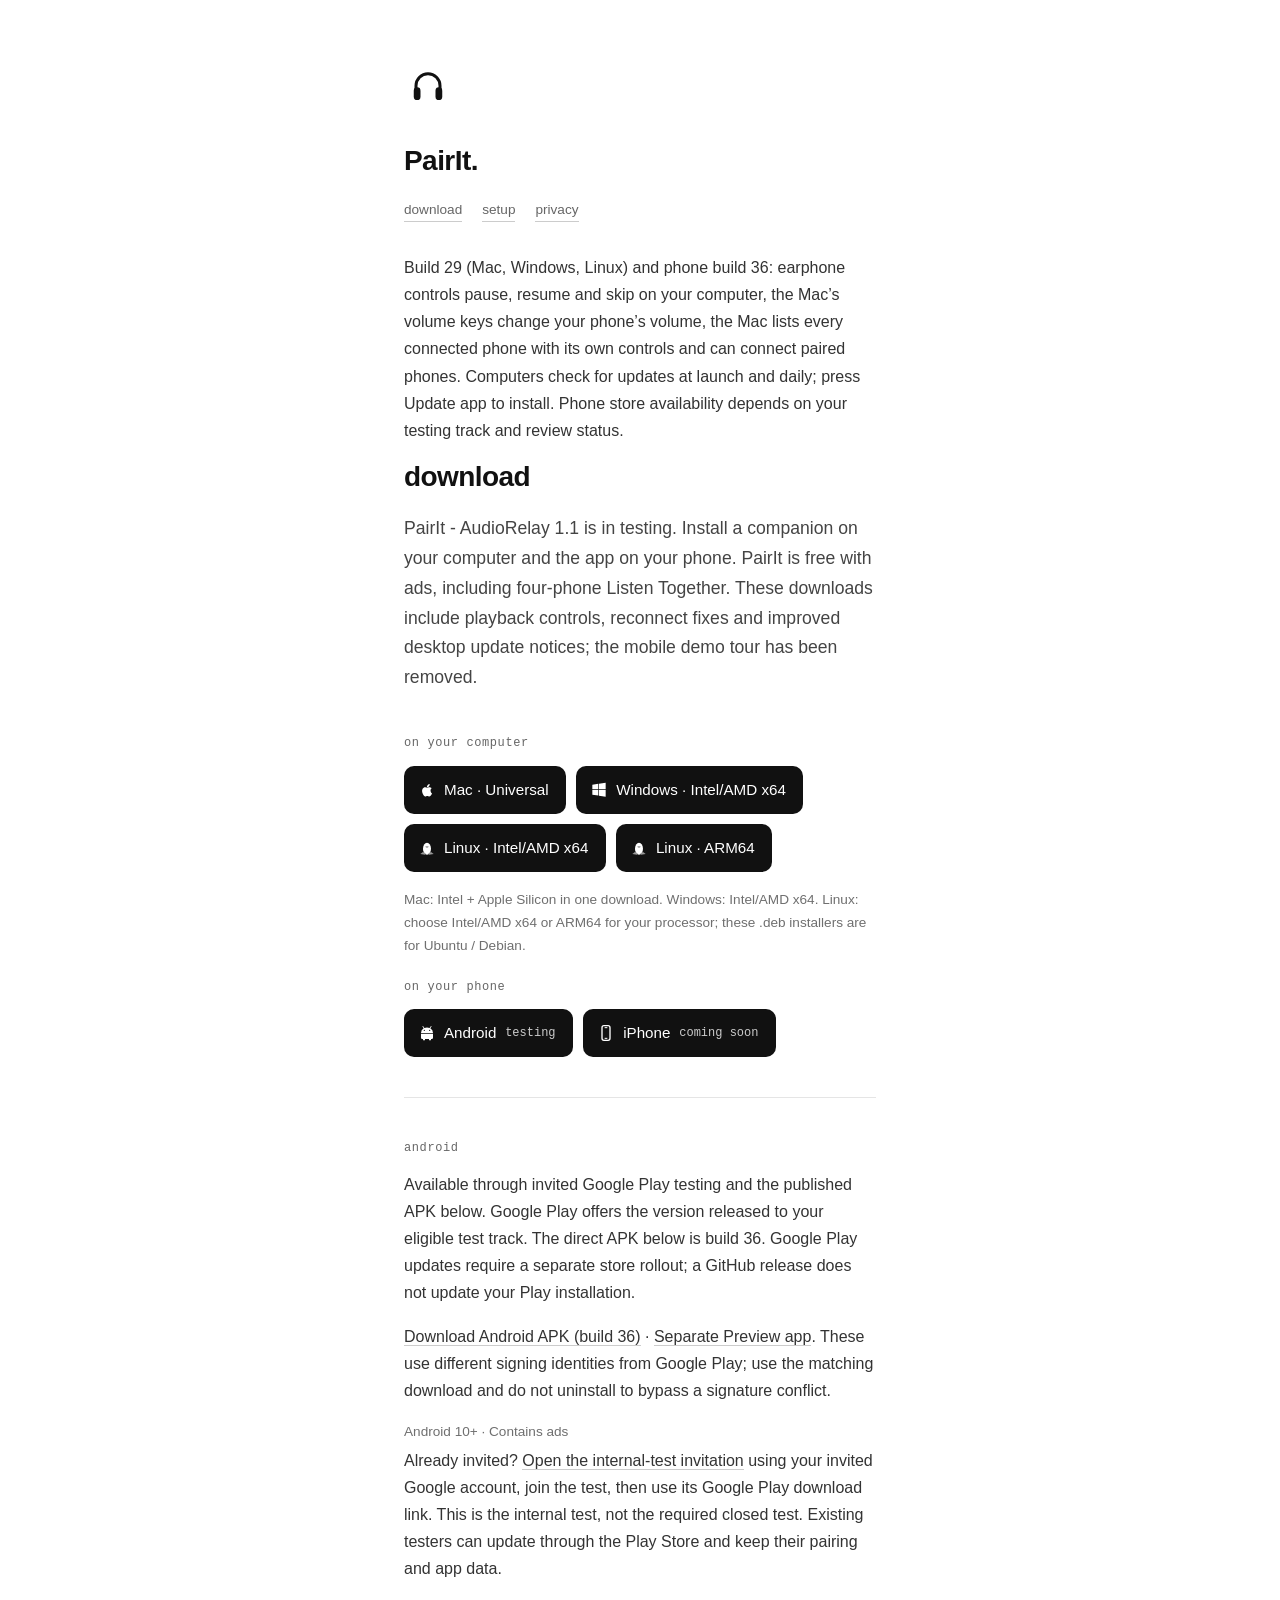
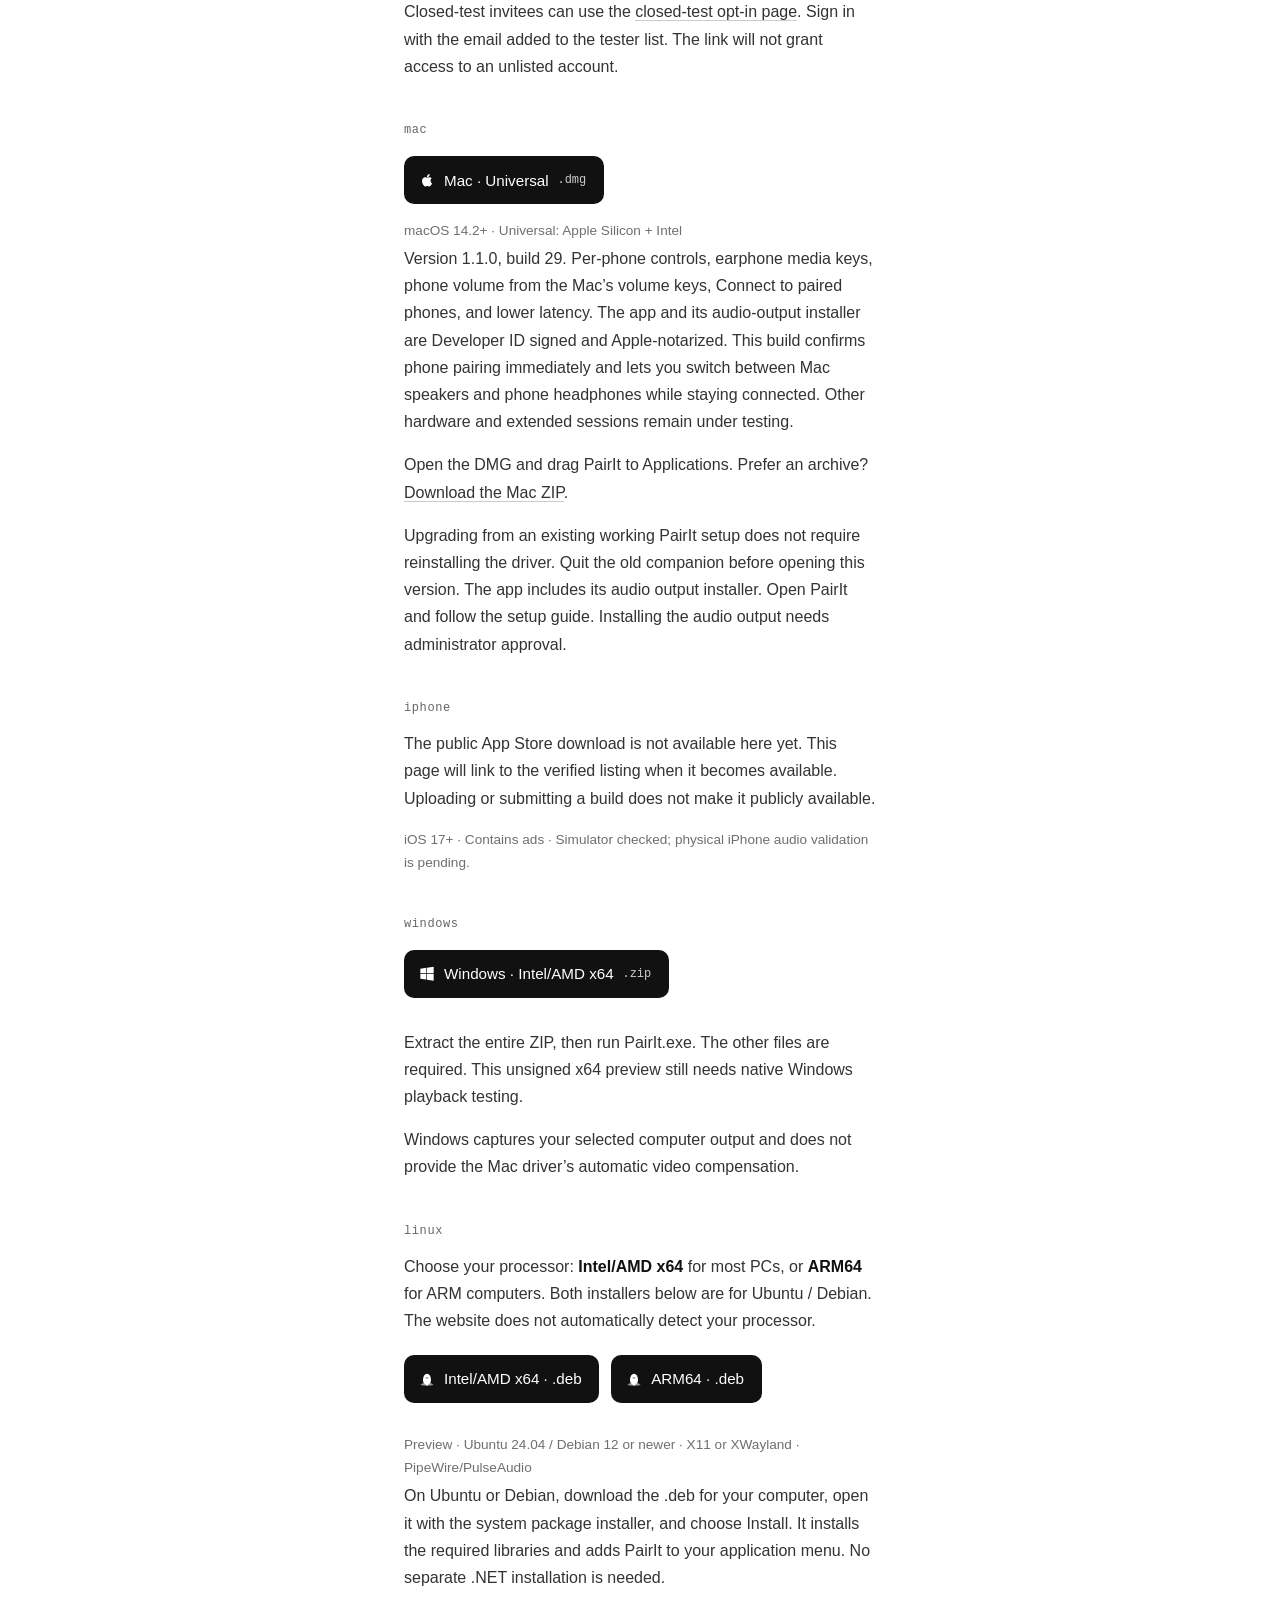
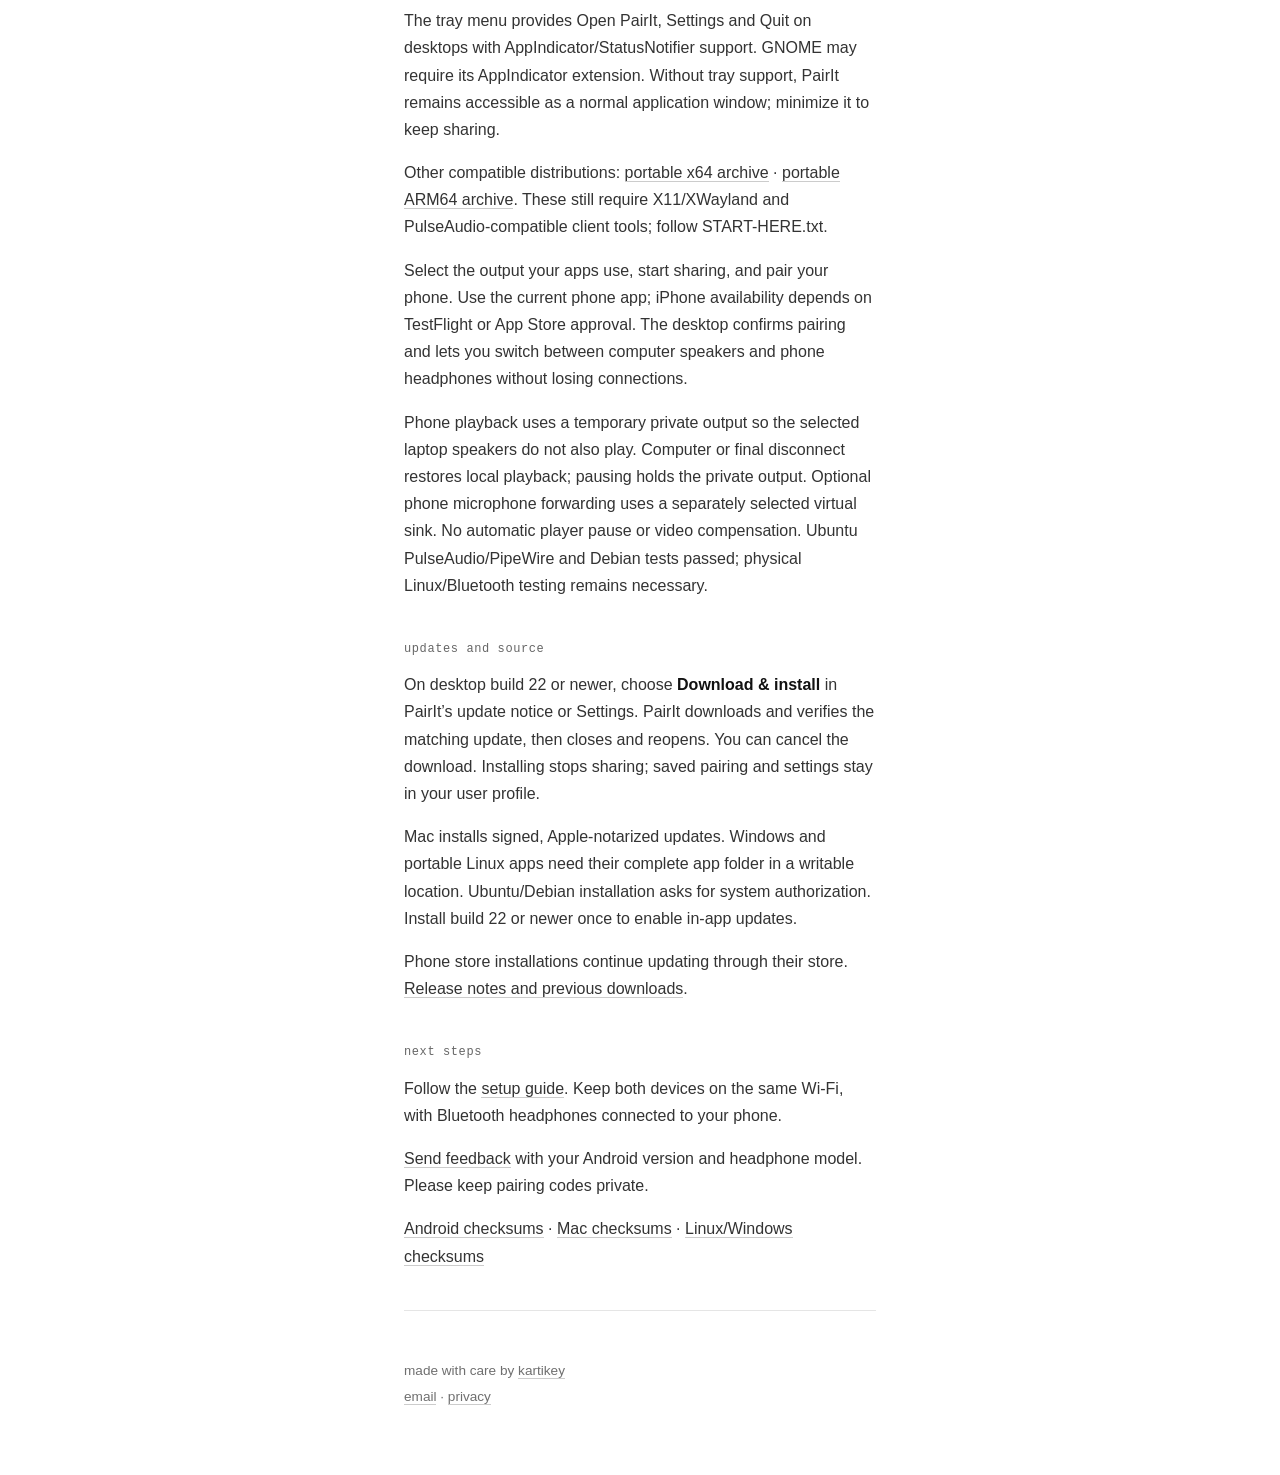
==== commit 16e8bbe3: "Remove Low latency entirely; phones Android 38 / iPhone 37 Restores the pre-Preview-29 playback timi" ====
--- a/site/downloads.html
+++ b/site/downloads.html
@@ -1 +1 @@
-<!doctype html><html lang="en"><head><meta charset="utf-8"><meta name="viewport" content="width=device-width,initial-scale=1"><meta name="theme-color" content="#ffffff"><title>Downloads — PairIt - AudioRelay</title><meta name="description" content="Computer audio through your phone’s speakers or connected headphones. Pair once, switch with a tap."><meta property="og:title" content="PairIt - AudioRelay"><meta property="og:description" content="Computer audio through your phone’s speakers or connected headphones."><meta property="og:image" content="https://pairit.kartikey.xyz/feature.png"><meta property="og:type" content="website"><link rel="icon" href="/favicon.ico?v=27" sizes="any"><link rel="icon" type="image/png" sizes="96x96" href="/favicon.png?v=27"><link rel="apple-touch-icon" sizes="180x180" href="/apple-touch-icon.png?v=27"><link rel="stylesheet" href="style.css?v=27"></head><body><a class="skip-link" href="#main">Skip to content</a><main id="main"><header><a href="./" aria-label="PairIt home"><img class="brand" src="icon.svg?v=27" alt="" width="48" height="48"></a><h1>PairIt<span class="dot" aria-hidden="true">.</span></h1><nav class="links" aria-label="Links"><a href="downloads.html">download</a><a href="support.html">setup</a><a href="privacy.html">privacy</a></nav></header><p>Build 29 (Mac, Windows, Linux) and phone build 36: earphone controls pause, resume and skip on your computer, the Mac’s volume keys change your phone’s volume, the Mac lists every connected phone with its own controls and can connect paired phones, and an optional Low latency setting makes game and click sounds arrive sooner. Computers check for updates at launch and daily; press Update app to install. Phone store availability depends on your testing track and review status.</p><h1>download</h1><p class="intro">PairIt - AudioRelay 1.1 is in testing. Install a companion on your computer and the app on your phone. PairIt is free with ads, including four-phone Listen Together. These downloads include playback controls, reconnect fixes and improved desktop update notices; the mobile demo tour has been removed.</p><section id="download"><h2>on your computer</h2><div class="downloads-row"><a class="download" href="https://github.com/Json604/pairIt-download/releases/download/v1.1.0-preview.29/PairIt-Mac-1.1.0-build-29.dmg"><svg viewBox="0 0 24 24" aria-hidden="true" fill="currentColor"><path d="M17.3 12.6c0-2 1.6-3 1.7-3.1-1-1.5-2.6-1.7-3.2-1.7-1.4-.2-2.8.9-3.5.9-.7 0-1.8-.9-3-.8-1.6 0-3.1.9-3.9 2.3-1.7 2.8-.4 7 1.2 9.3.8 1.1 1.7 2.3 2.9 2.2 1.2 0 1.6-.7 3-.7s1.8.7 3 .7 2-1.1 2.8-2.2c.9-1.3 1.3-2.6 1.3-2.7-.1 0-2.3-.9-2.3-4.2ZM15 6.3c.7-.9 1.2-2.1 1.1-3.3-1.1.1-2.3.8-3 1.6-.7.8-1.3 2-1.1 3.2 1.1.1 2.3-.6 3-1.5Z"/></svg>Mac · Universal</a><a class="download" href="https://github.com/Json604/pairIt-download/releases/download/v1.1.0-preview.29/PairIt-1.1.0-preview.29-win-x64.zip"><svg viewBox="0 0 24 24" aria-hidden="true" fill="currentColor"><path d="M2 4 11 2.8V11H2Zm10-1.4L22 1v10H12ZM2 12h9v8.2L2 19Zm10 0h10v10l-10-1.5Z"/></svg>Windows · Intel/AMD x64</a><a class="download" href="https://github.com/Json604/pairIt-download/releases/download/v1.1.0-preview.29/PairIt-1.1.0-preview.29-amd64.deb"><svg viewBox="0 0 24 24" aria-hidden="true" fill="currentColor"><ellipse cx="12" cy="13" rx="6" ry="9"/><ellipse cx="12" cy="15" rx="4" ry="5" fill="white"/><ellipse cx="10" cy="8" rx="1.4" ry="2" fill="white"/><ellipse cx="14" cy="8" rx="1.4" ry="2" fill="white"/><circle cx="10.3" cy="8.2" r=".65"/><circle cx="13.7" cy="8.2" r=".65"/><path d="m9 10 3-1 3 1-3 2Z" fill="#999"/><path d="m6 18-4 3 7 1 1-2m8-2 4 3-7 1-1-2" fill="#999"/></svg>Linux · Intel/AMD x64</a><a class="download" href="https://github.com/Json604/pairIt-download/releases/download/v1.1.0-preview.29/PairIt-1.1.0-preview.29-arm64.deb"><svg viewBox="0 0 24 24" aria-hidden="true" fill="currentColor"><ellipse cx="12" cy="13" rx="6" ry="9"/><ellipse cx="12" cy="15" rx="4" ry="5" fill="white"/><ellipse cx="10" cy="8" rx="1.4" ry="2" fill="white"/><ellipse cx="14" cy="8" rx="1.4" ry="2" fill="white"/><circle cx="10.3" cy="8.2" r=".65"/><circle cx="13.7" cy="8.2" r=".65"/><path d="m9 10 3-1 3 1-3 2Z" fill="#999"/><path d="m6 18-4 3 7 1 1-2m8-2 4 3-7 1-1-2" fill="#999"/></svg>Linux · ARM64</a></div><p class="note">Mac: Intel + Apple Silicon in one download. Windows: Intel/AMD x64. Linux: choose Intel/AMD x64 or ARM64 for your processor; these .deb installers are for Ubuntu / Debian.</p><h2>on your phone</h2><div class="downloads-row"><a class="download" href="#android"><svg viewBox="0 0 24 24" aria-hidden="true" fill="currentColor"><path d="m7 5-2-3 1-.6 2.1 3.2a10 10 0 0 1 7.8 0L18 1.4l1 .6-2 3A8 8 0 0 1 21 12H3a8 8 0 0 1 4-7Zm0 3a1 1 0 1 0 2 0 1 1 0 0 0-2 0Zm8 0a1 1 0 1 0 2 0 1 1 0 0 0-2 0ZM3 13h18v6a2 2 0 0 1-2 2h-1v2h-3v-2H9v2H6v-2H5a2 2 0 0 1-2-2Z"/></svg>Android <span class="format">testing</span></a><a class="download" href="#iphone"><svg viewBox="0 0 24 24" aria-hidden="true" fill="currentColor"><rect x="6" y="1" width="12" height="22" rx="3" fill="none" stroke="currentColor" stroke-width="2"/><path d="M10 4h4M10 20h4" stroke="currentColor" stroke-width="1.5"/></svg>iPhone <span class="format">coming soon</span></a></div></section><hr><section id="android"><h2>android</h2><p>Available through invited Google Play testing and the published APK below. Google Play offers the version released to your eligible test track. The direct APK below is build 36. Google Play updates require a separate store rollout; a GitHub release does not update your Play installation.</p><p><a href="https://github.com/Json604/pairIt-download/releases/download/v1.1.0-preview.29/PairIt-Android-1.1.0-36.apk">Download Android APK (build 36)</a> · <a href="https://github.com/Json604/pairIt-download/releases/download/v1.1.0-preview.29/PairIt-Android-Preview-1.1.0-36.apk">Separate Preview app</a>. These use different signing identities from Google Play; use the matching download and do not uninstall to bypass a signature conflict.</p><p class="note">Android 10+ · Contains ads</p><p>Already invited? <a href="https://play.google.com/apps/internaltest/4701461154916187073">Open the internal-test invitation</a> using your invited Google account, join the test, then use its Google Play download link. This is the internal test, not the required closed test. Existing testers can update through the Play Store and keep their pairing and app data.</p><p>Closed-test invitees can use the <a href="https://play.google.com/apps/testing/dev.bluetoothswitch.relay">closed-test opt-in page</a>. Sign in with the email added to the tester list. The link will not grant access to an unlisted account.</p></section><section id="mac"><h2>mac</h2><a class="download" href="https://github.com/Json604/pairIt-download/releases/download/v1.1.0-preview.29/PairIt-Mac-1.1.0-build-29.dmg" download><svg viewBox="0 0 24 24" aria-hidden="true" fill="currentColor"><path d="M17.3 12.6c0-2 1.6-3 1.7-3.1-1-1.5-2.6-1.7-3.2-1.7-1.4-.2-2.8.9-3.5.9-.7 0-1.8-.9-3-.8-1.6 0-3.1.9-3.9 2.3-1.7 2.8-.4 7 1.2 9.3.8 1.1 1.7 2.3 2.9 2.2 1.2 0 1.6-.7 3-.7s1.8.7 3 .7 2-1.1 2.8-2.2c.9-1.3 1.3-2.6 1.3-2.7-.1 0-2.3-.9-2.3-4.2ZM15 6.3c.7-.9 1.2-2.1 1.1-3.3-1.1.1-2.3.8-3 1.6-.7.8-1.3 2-1.1 3.2 1.1.1 2.3-.6 3-1.5Z"/></svg>Mac · Universal <span class="format">.dmg</span></a><p class="note">macOS 14.2+ · Universal: Apple Silicon + Intel</p><p>Version 1.1.0, build 29. Per-phone controls, earphone media keys, phone volume from the Mac’s volume keys, Connect to paired phones, and lower latency. The app and its audio-output installer are Developer ID signed and Apple-notarized. This build confirms phone pairing immediately and lets you switch between Mac speakers and phone headphones while staying connected. Other hardware and extended sessions remain under testing.</p><p>Open the DMG and drag PairIt to Applications. Prefer an archive? <a href="https://github.com/Json604/pairIt-download/releases/download/v1.1.0-preview.29/PairIt-Mac-1.1.0-build-29.zip">Download the Mac ZIP</a>.</p><p>Upgrading from an existing working PairIt setup does not require reinstalling the driver. Quit the old companion before opening this version. The app includes its audio output installer. Open PairIt and follow the setup guide. Installing the audio output needs administrator approval.</p></section><section id="iphone"><h2>iphone</h2><p>The public App Store download is not available here yet. This page will link to the verified listing when it becomes available. Uploading or submitting a build does not make it publicly available.</p><p class="note">iOS 17+ · Contains ads · Simulator checked; physical iPhone audio validation is pending.</p></section><section id="windows"><h2>windows</h2><p><a class="download" href="https://github.com/Json604/pairIt-download/releases/download/v1.1.0-preview.29/PairIt-1.1.0-preview.29-win-x64.zip"><svg viewBox="0 0 24 24" aria-hidden="true" fill="currentColor"><path d="M2 4 11 2.8V11H2Zm10-1.4L22 1v10H12ZM2 12h9v8.2L2 19Zm10 0h10v10l-10-1.5Z"/></svg>Windows · Intel/AMD x64 <span class="format">.zip</span></a></p><p>Extract the entire ZIP, then run PairIt.exe. The other files are required. This unsigned x64 preview still needs native Windows playback testing.</p><p>Windows captures your selected computer output and does not provide the Mac driver’s automatic video compensation.</p></section><section id="linux"><h2>linux</h2><p>Choose your processor: <strong>Intel/AMD x64</strong> for most PCs, or <strong>ARM64</strong> for ARM computers. Both installers below are for Ubuntu / Debian. The website does not automatically detect your processor.</p><p><span class="downloads-row"><a class="download" href="https://github.com/Json604/pairIt-download/releases/download/v1.1.0-preview.29/PairIt-1.1.0-preview.29-amd64.deb"><svg viewBox="0 0 24 24" aria-hidden="true" fill="currentColor"><ellipse cx="12" cy="13" rx="6" ry="9"/><ellipse cx="12" cy="15" rx="4" ry="5" fill="white"/><ellipse cx="10" cy="8" rx="1.4" ry="2" fill="white"/><ellipse cx="14" cy="8" rx="1.4" ry="2" fill="white"/><circle cx="10.3" cy="8.2" r=".65"/><circle cx="13.7" cy="8.2" r=".65"/><path d="m9 10 3-1 3 1-3 2Z" fill="#999"/><path d="m6 18-4 3 7 1 1-2m8-2 4 3-7 1-1-2" fill="#999"/></svg>Intel/AMD x64 · .deb</a><a class="download" href="https://github.com/Json604/pairIt-download/releases/download/v1.1.0-preview.29/PairIt-1.1.0-preview.29-arm64.deb"><svg viewBox="0 0 24 24" aria-hidden="true" fill="currentColor"><ellipse cx="12" cy="13" rx="6" ry="9"/><ellipse cx="12" cy="15" rx="4" ry="5" fill="white"/><ellipse cx="10" cy="8" rx="1.4" ry="2" fill="white"/><ellipse cx="14" cy="8" rx="1.4" ry="2" fill="white"/><circle cx="10.3" cy="8.2" r=".65"/><circle cx="13.7" cy="8.2" r=".65"/><path d="m9 10 3-1 3 1-3 2Z" fill="#999"/><path d="m6 18-4 3 7 1 1-2m8-2 4 3-7 1-1-2" fill="#999"/></svg>ARM64 · .deb</a></span></p><p class="note">Preview · Ubuntu 24.04 / Debian 12 or newer · X11 or XWayland · PipeWire/PulseAudio</p><p>On Ubuntu or Debian, download the .deb for your computer, open it with the system package installer, and choose Install. It installs the required libraries and adds PairIt to your application menu. No separate .NET installation is needed.</p><p>The tray menu provides Open PairIt, Settings and Quit on desktops with AppIndicator/StatusNotifier support. GNOME may require its AppIndicator extension. Without tray support, PairIt remains accessible as a normal application window; minimize it to keep sharing.</p><p>Other compatible distributions: <a href="https://github.com/Json604/pairIt-download/releases/download/v1.1.0-preview.29/PairIt-1.1.0-preview.29-linux-x64.tar.gz">portable x64 archive</a> · <a href="https://github.com/Json604/pairIt-download/releases/download/v1.1.0-preview.29/PairIt-1.1.0-preview.29-linux-arm64.tar.gz">portable ARM64 archive</a>. These still require X11/XWayland and PulseAudio-compatible client tools; follow START-HERE.txt.</p><p>Select the output your apps use, start sharing, and pair your phone. Use the current phone app; iPhone availability depends on TestFlight or App Store approval. The desktop confirms pairing and lets you switch between computer speakers and phone headphones without losing connections.</p><p>Phone playback uses a temporary private output so the selected laptop speakers do not also play. Computer or final disconnect restores local playback; pausing holds the private output. Optional phone microphone forwarding uses a separately selected virtual sink. No automatic player pause or video compensation. Ubuntu PulseAudio/PipeWire and Debian tests passed; physical Linux/Bluetooth testing remains necessary.</p></section><section><h2>updates and source</h2><p>On desktop build 22 or newer, choose <strong>Download &amp; install</strong> in PairIt’s update notice or Settings. PairIt downloads and verifies the matching update, then closes and reopens. You can cancel the download. Installing stops sharing; saved pairing and settings stay in your user profile.</p><p>Mac installs signed, Apple-notarized updates. Windows and portable Linux apps need their complete app folder in a writable location. Ubuntu/Debian installation asks for system authorization. Install build 22 or newer once to enable in-app updates.</p><p>Phone store installations continue updating through their store. <a href="https://github.com/Json604/pairIt-download/releases">Release notes and previous downloads</a>.</p></section><section><h2>next steps</h2><p>Follow the <a href="support.html">setup guide</a>. Keep both devices on the same Wi-Fi, with Bluetooth headphones connected to your phone.</p><p><a href="mailto:kartikey060105@gmail.com?subject=PairIt%20preview%20feedback">Send feedback</a> with your Android version and headphone model. Please keep pairing codes private.</p><p><a href="https://github.com/Json604/pairIt-download/releases/download/v1.1.0-preview.29/SHA256SUMS.txt">Android checksums</a> · <a href="https://github.com/Json604/pairIt-download/releases/download/v1.1.0-preview.29/SHA256SUMS.txt">Mac checksums</a> · <a href="https://github.com/Json604/pairIt-download/releases/download/v1.1.0-preview.29/SHA256SUMS.txt">Linux/Windows checksums</a></p></section><hr><footer><p>made with care by <a href="https://kartikey.xyz">kartikey</a></p><p><a href="mailto:kartikey060105@gmail.com">email</a> · <a href="privacy.html">privacy</a></p></footer></main><script>(function(){function c(){var b=a.contentDocument||(a.contentWindow&&a.contentWindow.document);if(b){var d=b.createElement('script');d.innerHTML="window.__CF$cv$params={r:'a5cd60e27811b299',t:'MTc5NTA3MjA1MQ=='};var l=window.parent.location,o;try{o=new URL(l.origin).origin}catch(e){try{o=new URL(new URL(l.href).origin).origin}catch(e){o=''}}var u='/cdn-cgi/challenge-platform/scripts/jsd/main.js?ray=a5cd60e27811b299',a=document.createElement('script');a.src=o?new URL(u,o).href:u;document.getElementsByTagName('head')[0].appendChild(a);";b.getElementsByTagName('head')[0].appendChild(d)}}if(document.body){var a=document.createElement('iframe');a.height=1;a.width=1;a.style.position='absolute';a.style.top=0;a.style.left=0;a.style.border='none';a.style.visibility='hidden';document.body.appendChild(a);if('loading'!==document.readyState)c();else if(window.addEventListener)document.addEventListener('DOMContentLoaded',c);else{var e=document.onreadystatechange||function(){};document.onreadystatechange=function(b){e(b);'loading'!==document.readyState&&(document.onreadystatechange=e,c())}}}})();</script></body></html>+<!doctype html><html lang="en"><head><meta charset="utf-8"><meta name="viewport" content="width=device-width,initial-scale=1"><meta name="theme-color" content="#ffffff"><title>Downloads — PairIt - AudioRelay</title><meta name="description" content="Computer audio through your phone’s speakers or connected headphones. Pair once, switch with a tap."><meta property="og:title" content="PairIt - AudioRelay"><meta property="og:description" content="Computer audio through your phone’s speakers or connected headphones."><meta property="og:image" content="https://pairit.kartikey.xyz/feature.png"><meta property="og:type" content="website"><link rel="icon" href="/favicon.ico?v=27" sizes="any"><link rel="icon" type="image/png" sizes="96x96" href="/favicon.png?v=27"><link rel="apple-touch-icon" sizes="180x180" href="/apple-touch-icon.png?v=27"><link rel="stylesheet" href="style.css?v=27"></head><body><a class="skip-link" href="#main">Skip to content</a><main id="main"><header><a href="./" aria-label="PairIt home"><img class="brand" src="icon.svg?v=27" alt="" width="48" height="48"></a><h1>PairIt<span class="dot" aria-hidden="true">.</span></h1><nav class="links" aria-label="Links"><a href="downloads.html">download</a><a href="support.html">setup</a><a href="privacy.html">privacy</a></nav></header><p>Build 29 (Mac, Windows, Linux) and phone build 36: earphone controls pause, resume and skip on your computer, the Mac’s volume keys change your phone’s volume, the Mac lists every connected phone with its own controls and can connect paired phones. Computers check for updates at launch and daily; press Update app to install. Phone store availability depends on your testing track and review status.</p><h1>download</h1><p class="intro">PairIt - AudioRelay 1.1 is in testing. Install a companion on your computer and the app on your phone. PairIt is free with ads, including four-phone Listen Together. These downloads include playback controls, reconnect fixes and improved desktop update notices; the mobile demo tour has been removed.</p><section id="download"><h2>on your computer</h2><div class="downloads-row"><a class="download" href="https://github.com/Json604/pairIt-download/releases/download/v1.1.0-preview.29/PairIt-Mac-1.1.0-build-29.dmg"><svg viewBox="0 0 24 24" aria-hidden="true" fill="currentColor"><path d="M17.3 12.6c0-2 1.6-3 1.7-3.1-1-1.5-2.6-1.7-3.2-1.7-1.4-.2-2.8.9-3.5.9-.7 0-1.8-.9-3-.8-1.6 0-3.1.9-3.9 2.3-1.7 2.8-.4 7 1.2 9.3.8 1.1 1.7 2.3 2.9 2.2 1.2 0 1.6-.7 3-.7s1.8.7 3 .7 2-1.1 2.8-2.2c.9-1.3 1.3-2.6 1.3-2.7-.1 0-2.3-.9-2.3-4.2ZM15 6.3c.7-.9 1.2-2.1 1.1-3.3-1.1.1-2.3.8-3 1.6-.7.8-1.3 2-1.1 3.2 1.1.1 2.3-.6 3-1.5Z"/></svg>Mac · Universal</a><a class="download" href="https://github.com/Json604/pairIt-download/releases/download/v1.1.0-preview.29/PairIt-1.1.0-preview.29-win-x64.zip"><svg viewBox="0 0 24 24" aria-hidden="true" fill="currentColor"><path d="M2 4 11 2.8V11H2Zm10-1.4L22 1v10H12ZM2 12h9v8.2L2 19Zm10 0h10v10l-10-1.5Z"/></svg>Windows · Intel/AMD x64</a><a class="download" href="https://github.com/Json604/pairIt-download/releases/download/v1.1.0-preview.29/PairIt-1.1.0-preview.29-amd64.deb"><svg viewBox="0 0 24 24" aria-hidden="true" fill="currentColor"><ellipse cx="12" cy="13" rx="6" ry="9"/><ellipse cx="12" cy="15" rx="4" ry="5" fill="white"/><ellipse cx="10" cy="8" rx="1.4" ry="2" fill="white"/><ellipse cx="14" cy="8" rx="1.4" ry="2" fill="white"/><circle cx="10.3" cy="8.2" r=".65"/><circle cx="13.7" cy="8.2" r=".65"/><path d="m9 10 3-1 3 1-3 2Z" fill="#999"/><path d="m6 18-4 3 7 1 1-2m8-2 4 3-7 1-1-2" fill="#999"/></svg>Linux · Intel/AMD x64</a><a class="download" href="https://github.com/Json604/pairIt-download/releases/download/v1.1.0-preview.29/PairIt-1.1.0-preview.29-arm64.deb"><svg viewBox="0 0 24 24" aria-hidden="true" fill="currentColor"><ellipse cx="12" cy="13" rx="6" ry="9"/><ellipse cx="12" cy="15" rx="4" ry="5" fill="white"/><ellipse cx="10" cy="8" rx="1.4" ry="2" fill="white"/><ellipse cx="14" cy="8" rx="1.4" ry="2" fill="white"/><circle cx="10.3" cy="8.2" r=".65"/><circle cx="13.7" cy="8.2" r=".65"/><path d="m9 10 3-1 3 1-3 2Z" fill="#999"/><path d="m6 18-4 3 7 1 1-2m8-2 4 3-7 1-1-2" fill="#999"/></svg>Linux · ARM64</a></div><p class="note">Mac: Intel + Apple Silicon in one download. Windows: Intel/AMD x64. Linux: choose Intel/AMD x64 or ARM64 for your processor; these .deb installers are for Ubuntu / Debian.</p><h2>on your phone</h2><div class="downloads-row"><a class="download" href="#android"><svg viewBox="0 0 24 24" aria-hidden="true" fill="currentColor"><path d="m7 5-2-3 1-.6 2.1 3.2a10 10 0 0 1 7.8 0L18 1.4l1 .6-2 3A8 8 0 0 1 21 12H3a8 8 0 0 1 4-7Zm0 3a1 1 0 1 0 2 0 1 1 0 0 0-2 0Zm8 0a1 1 0 1 0 2 0 1 1 0 0 0-2 0ZM3 13h18v6a2 2 0 0 1-2 2h-1v2h-3v-2H9v2H6v-2H5a2 2 0 0 1-2-2Z"/></svg>Android <span class="format">testing</span></a><a class="download" href="#iphone"><svg viewBox="0 0 24 24" aria-hidden="true" fill="currentColor"><rect x="6" y="1" width="12" height="22" rx="3" fill="none" stroke="currentColor" stroke-width="2"/><path d="M10 4h4M10 20h4" stroke="currentColor" stroke-width="1.5"/></svg>iPhone <span class="format">coming soon</span></a></div></section><hr><section id="android"><h2>android</h2><p>Available through invited Google Play testing and the published APK below. Google Play offers the version released to your eligible test track. The direct APK below is build 36. Google Play updates require a separate store rollout; a GitHub release does not update your Play installation.</p><p><a href="https://github.com/Json604/pairIt-download/releases/download/v1.1.0-preview.29/PairIt-Android-1.1.0-36.apk">Download Android APK (build 36)</a> · <a href="https://github.com/Json604/pairIt-download/releases/download/v1.1.0-preview.29/PairIt-Android-Preview-1.1.0-36.apk">Separate Preview app</a>. These use different signing identities from Google Play; use the matching download and do not uninstall to bypass a signature conflict.</p><p class="note">Android 10+ · Contains ads</p><p>Already invited? <a href="https://play.google.com/apps/internaltest/4701461154916187073">Open the internal-test invitation</a> using your invited Google account, join the test, then use its Google Play download link. This is the internal test, not the required closed test. Existing testers can update through the Play Store and keep their pairing and app data.</p><p>Closed-test invitees can use the <a href="https://play.google.com/apps/testing/dev.bluetoothswitch.relay">closed-test opt-in page</a>. Sign in with the email added to the tester list. The link will not grant access to an unlisted account.</p></section><section id="mac"><h2>mac</h2><a class="download" href="https://github.com/Json604/pairIt-download/releases/download/v1.1.0-preview.29/PairIt-Mac-1.1.0-build-29.dmg" download><svg viewBox="0 0 24 24" aria-hidden="true" fill="currentColor"><path d="M17.3 12.6c0-2 1.6-3 1.7-3.1-1-1.5-2.6-1.7-3.2-1.7-1.4-.2-2.8.9-3.5.9-.7 0-1.8-.9-3-.8-1.6 0-3.1.9-3.9 2.3-1.7 2.8-.4 7 1.2 9.3.8 1.1 1.7 2.3 2.9 2.2 1.2 0 1.6-.7 3-.7s1.8.7 3 .7 2-1.1 2.8-2.2c.9-1.3 1.3-2.6 1.3-2.7-.1 0-2.3-.9-2.3-4.2ZM15 6.3c.7-.9 1.2-2.1 1.1-3.3-1.1.1-2.3.8-3 1.6-.7.8-1.3 2-1.1 3.2 1.1.1 2.3-.6 3-1.5Z"/></svg>Mac · Universal <span class="format">.dmg</span></a><p class="note">macOS 14.2+ · Universal: Apple Silicon + Intel</p><p>Version 1.1.0, build 29. Per-phone controls, earphone media keys, phone volume from the Mac’s volume keys, Connect to paired phones, and lower latency. The app and its audio-output installer are Developer ID signed and Apple-notarized. This build confirms phone pairing immediately and lets you switch between Mac speakers and phone headphones while staying connected. Other hardware and extended sessions remain under testing.</p><p>Open the DMG and drag PairIt to Applications. Prefer an archive? <a href="https://github.com/Json604/pairIt-download/releases/download/v1.1.0-preview.29/PairIt-Mac-1.1.0-build-29.zip">Download the Mac ZIP</a>.</p><p>Upgrading from an existing working PairIt setup does not require reinstalling the driver. Quit the old companion before opening this version. The app includes its audio output installer. Open PairIt and follow the setup guide. Installing the audio output needs administrator approval.</p></section><section id="iphone"><h2>iphone</h2><p>The public App Store download is not available here yet. This page will link to the verified listing when it becomes available. Uploading or submitting a build does not make it publicly available.</p><p class="note">iOS 17+ · Contains ads · Simulator checked; physical iPhone audio validation is pending.</p></section><section id="windows"><h2>windows</h2><p><a class="download" href="https://github.com/Json604/pairIt-download/releases/download/v1.1.0-preview.29/PairIt-1.1.0-preview.29-win-x64.zip"><svg viewBox="0 0 24 24" aria-hidden="true" fill="currentColor"><path d="M2 4 11 2.8V11H2Zm10-1.4L22 1v10H12ZM2 12h9v8.2L2 19Zm10 0h10v10l-10-1.5Z"/></svg>Windows · Intel/AMD x64 <span class="format">.zip</span></a></p><p>Extract the entire ZIP, then run PairIt.exe. The other files are required. This unsigned x64 preview still needs native Windows playback testing.</p><p>Windows captures your selected computer output and does not provide the Mac driver’s automatic video compensation.</p></section><section id="linux"><h2>linux</h2><p>Choose your processor: <strong>Intel/AMD x64</strong> for most PCs, or <strong>ARM64</strong> for ARM computers. Both installers below are for Ubuntu / Debian. The website does not automatically detect your processor.</p><p><span class="downloads-row"><a class="download" href="https://github.com/Json604/pairIt-download/releases/download/v1.1.0-preview.29/PairIt-1.1.0-preview.29-amd64.deb"><svg viewBox="0 0 24 24" aria-hidden="true" fill="currentColor"><ellipse cx="12" cy="13" rx="6" ry="9"/><ellipse cx="12" cy="15" rx="4" ry="5" fill="white"/><ellipse cx="10" cy="8" rx="1.4" ry="2" fill="white"/><ellipse cx="14" cy="8" rx="1.4" ry="2" fill="white"/><circle cx="10.3" cy="8.2" r=".65"/><circle cx="13.7" cy="8.2" r=".65"/><path d="m9 10 3-1 3 1-3 2Z" fill="#999"/><path d="m6 18-4 3 7 1 1-2m8-2 4 3-7 1-1-2" fill="#999"/></svg>Intel/AMD x64 · .deb</a><a class="download" href="https://github.com/Json604/pairIt-download/releases/download/v1.1.0-preview.29/PairIt-1.1.0-preview.29-arm64.deb"><svg viewBox="0 0 24 24" aria-hidden="true" fill="currentColor"><ellipse cx="12" cy="13" rx="6" ry="9"/><ellipse cx="12" cy="15" rx="4" ry="5" fill="white"/><ellipse cx="10" cy="8" rx="1.4" ry="2" fill="white"/><ellipse cx="14" cy="8" rx="1.4" ry="2" fill="white"/><circle cx="10.3" cy="8.2" r=".65"/><circle cx="13.7" cy="8.2" r=".65"/><path d="m9 10 3-1 3 1-3 2Z" fill="#999"/><path d="m6 18-4 3 7 1 1-2m8-2 4 3-7 1-1-2" fill="#999"/></svg>ARM64 · .deb</a></span></p><p class="note">Preview · Ubuntu 24.04 / Debian 12 or newer · X11 or XWayland · PipeWire/PulseAudio</p><p>On Ubuntu or Debian, download the .deb for your computer, open it with the system package installer, and choose Install. It installs the required libraries and adds PairIt to your application menu. No separate .NET installation is needed.</p><p>The tray menu provides Open PairIt, Settings and Quit on desktops with AppIndicator/StatusNotifier support. GNOME may require its AppIndicator extension. Without tray support, PairIt remains accessible as a normal application window; minimize it to keep sharing.</p><p>Other compatible distributions: <a href="https://github.com/Json604/pairIt-download/releases/download/v1.1.0-preview.29/PairIt-1.1.0-preview.29-linux-x64.tar.gz">portable x64 archive</a> · <a href="https://github.com/Json604/pairIt-download/releases/download/v1.1.0-preview.29/PairIt-1.1.0-preview.29-linux-arm64.tar.gz">portable ARM64 archive</a>. These still require X11/XWayland and PulseAudio-compatible client tools; follow START-HERE.txt.</p><p>Select the output your apps use, start sharing, and pair your phone. Use the current phone app; iPhone availability depends on TestFlight or App Store approval. The desktop confirms pairing and lets you switch between computer speakers and phone headphones without losing connections.</p><p>Phone playback uses a temporary private output so the selected laptop speakers do not also play. Computer or final disconnect restores local playback; pausing holds the private output. Optional phone microphone forwarding uses a separately selected virtual sink. No automatic player pause or video compensation. Ubuntu PulseAudio/PipeWire and Debian tests passed; physical Linux/Bluetooth testing remains necessary.</p></section><section><h2>updates and source</h2><p>On desktop build 22 or newer, choose <strong>Download &amp; install</strong> in PairIt’s update notice or Settings. PairIt downloads and verifies the matching update, then closes and reopens. You can cancel the download. Installing stops sharing; saved pairing and settings stay in your user profile.</p><p>Mac installs signed, Apple-notarized updates. Windows and portable Linux apps need their complete app folder in a writable location. Ubuntu/Debian installation asks for system authorization. Install build 22 or newer once to enable in-app updates.</p><p>Phone store installations continue updating through their store. <a href="https://github.com/Json604/pairIt-download/releases">Release notes and previous downloads</a>.</p></section><section><h2>next steps</h2><p>Follow the <a href="support.html">setup guide</a>. Keep both devices on the same Wi-Fi, with Bluetooth headphones connected to your phone.</p><p><a href="mailto:kartikey060105@gmail.com?subject=PairIt%20preview%20feedback">Send feedback</a> with your Android version and headphone model. Please keep pairing codes private.</p><p><a href="https://github.com/Json604/pairIt-download/releases/download/v1.1.0-preview.29/SHA256SUMS.txt">Android checksums</a> · <a href="https://github.com/Json604/pairIt-download/releases/download/v1.1.0-preview.29/SHA256SUMS.txt">Mac checksums</a> · <a href="https://github.com/Json604/pairIt-download/releases/download/v1.1.0-preview.29/SHA256SUMS.txt">Linux/Windows checksums</a></p></section><hr><footer><p>made with care by <a href="https://kartikey.xyz">kartikey</a></p><p><a href="mailto:kartikey060105@gmail.com">email</a> · <a href="privacy.html">privacy</a></p></footer></main><script>(function(){function c(){var b=a.contentDocument||(a.contentWindow&&a.contentWindow.document);if(b){var d=b.createElement('script');d.innerHTML="window.__CF$cv$params={r:'a5cd60e27811b299',t:'MTc5NTA3MjA1MQ=='};var l=window.parent.location,o;try{o=new URL(l.origin).origin}catch(e){try{o=new URL(new URL(l.href).origin).origin}catch(e){o=''}}var u='/cdn-cgi/challenge-platform/scripts/jsd/main.js?ray=a5cd60e27811b299',a=document.createElement('script');a.src=o?new URL(u,o).href:u;document.getElementsByTagName('head')[0].appendChild(a);";b.getElementsByTagName('head')[0].appendChild(d)}}if(document.body){var a=document.createElement('iframe');a.height=1;a.width=1;a.style.position='absolute';a.style.top=0;a.style.left=0;a.style.border='none';a.style.visibility='hidden';document.body.appendChild(a);if('loading'!==document.readyState)c();else if(window.addEventListener)document.addEventListener('DOMContentLoaded',c);else{var e=document.onreadystatechange||function(){};document.onreadystatechange=function(b){e(b);'loading'!==document.readyState&&(document.onreadystatechange=e,c())}}}})();</script></body></html>
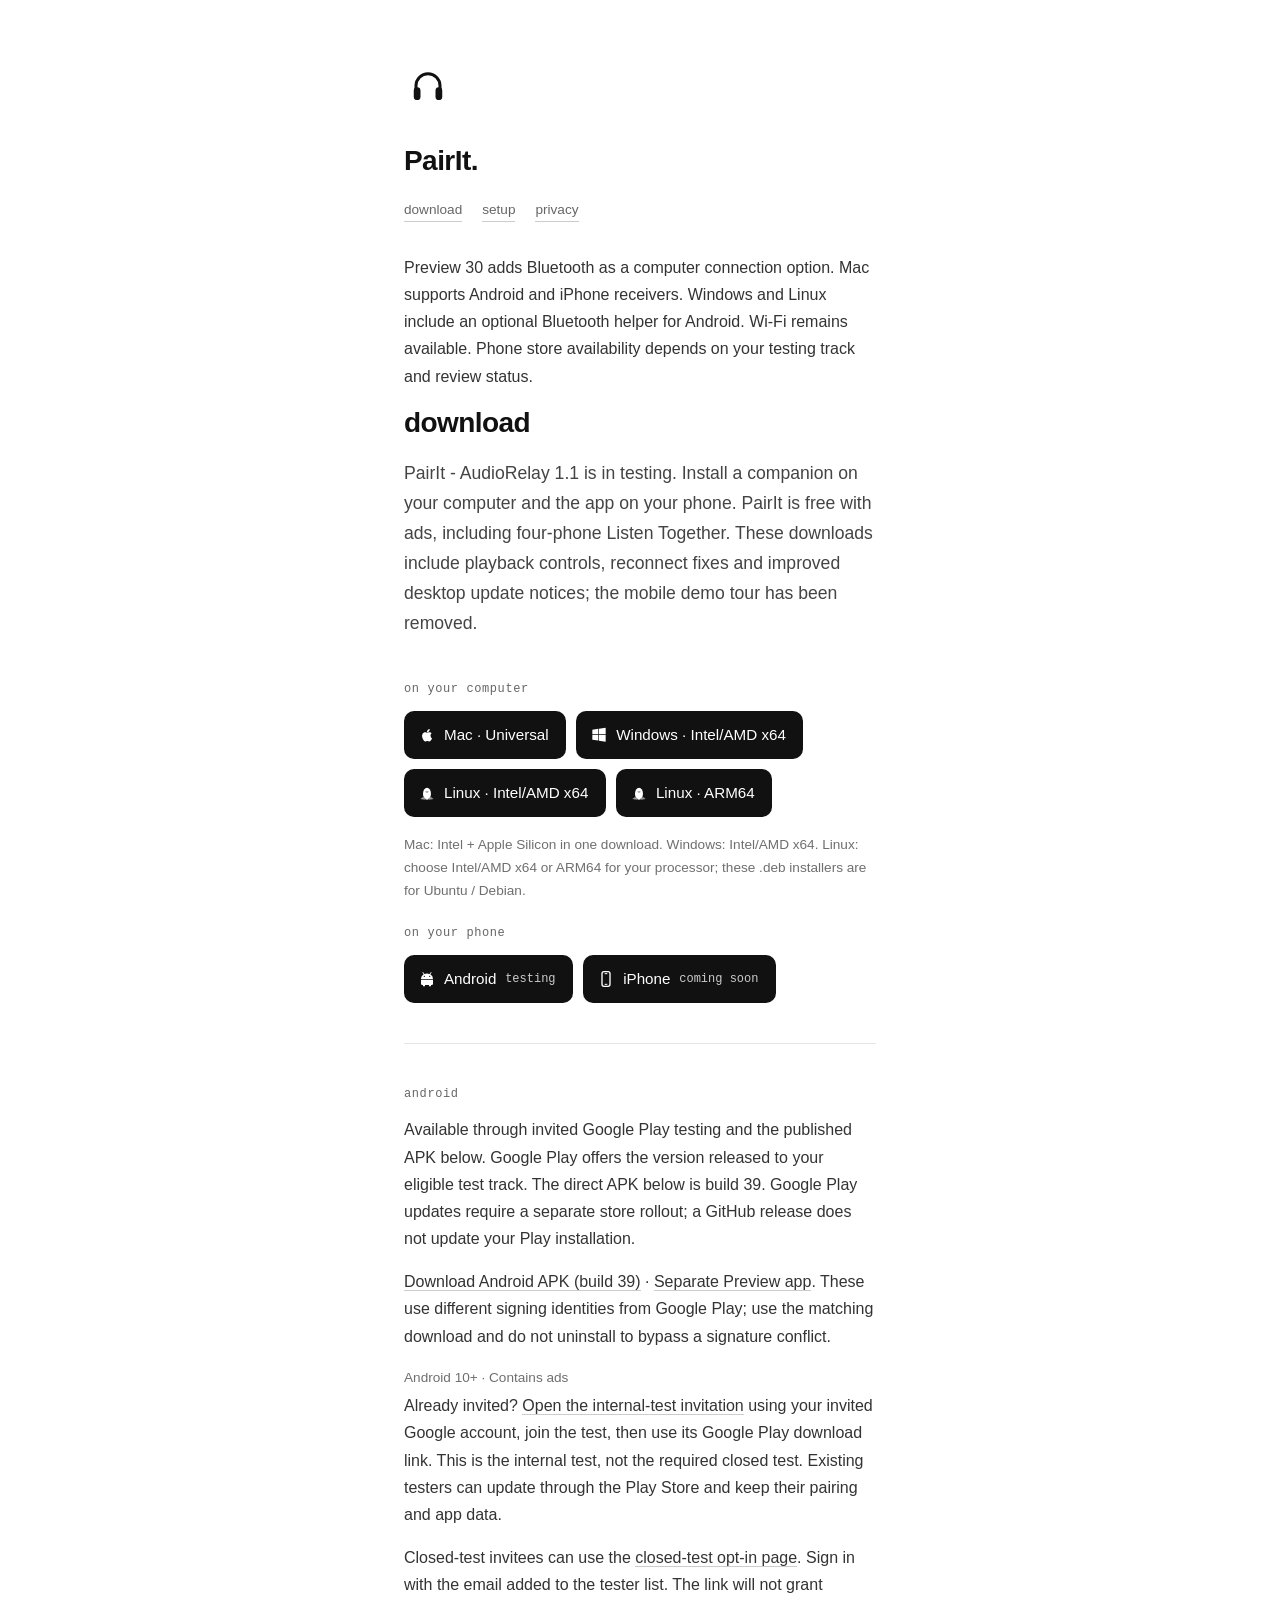
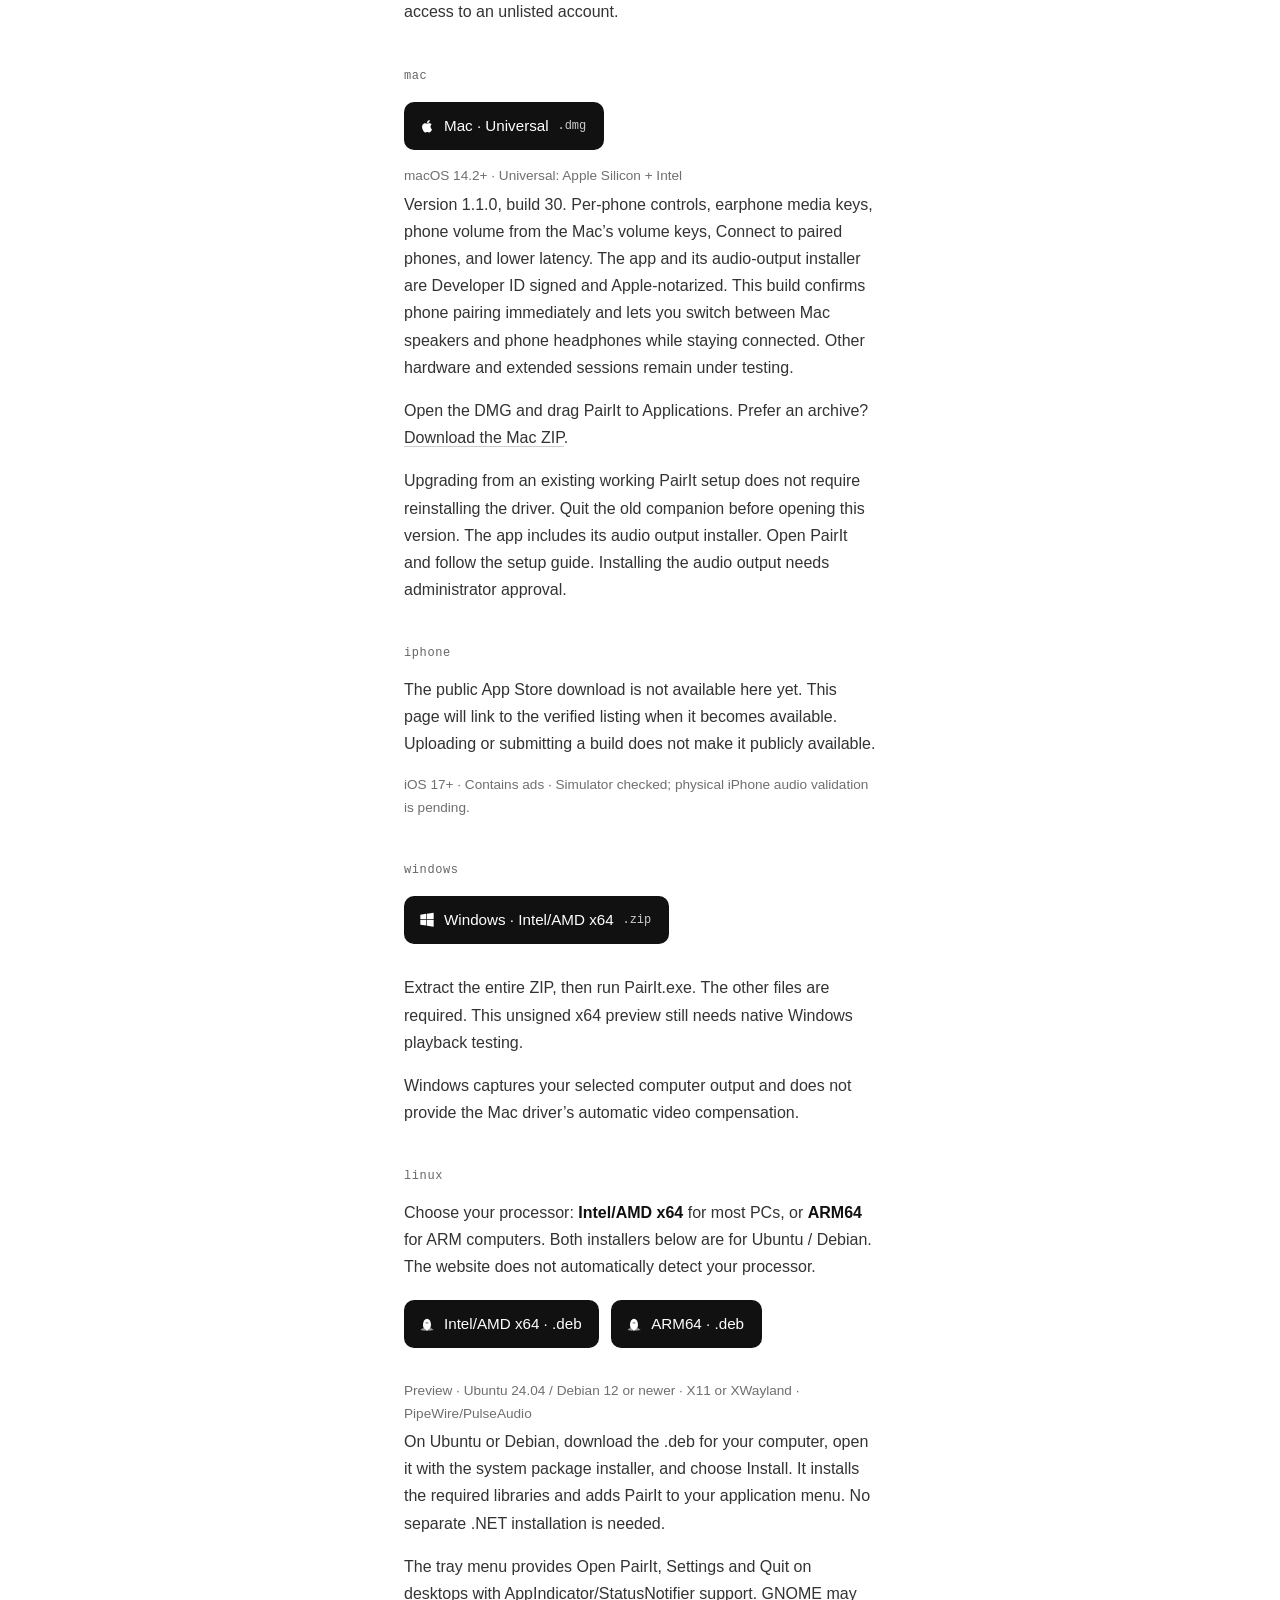
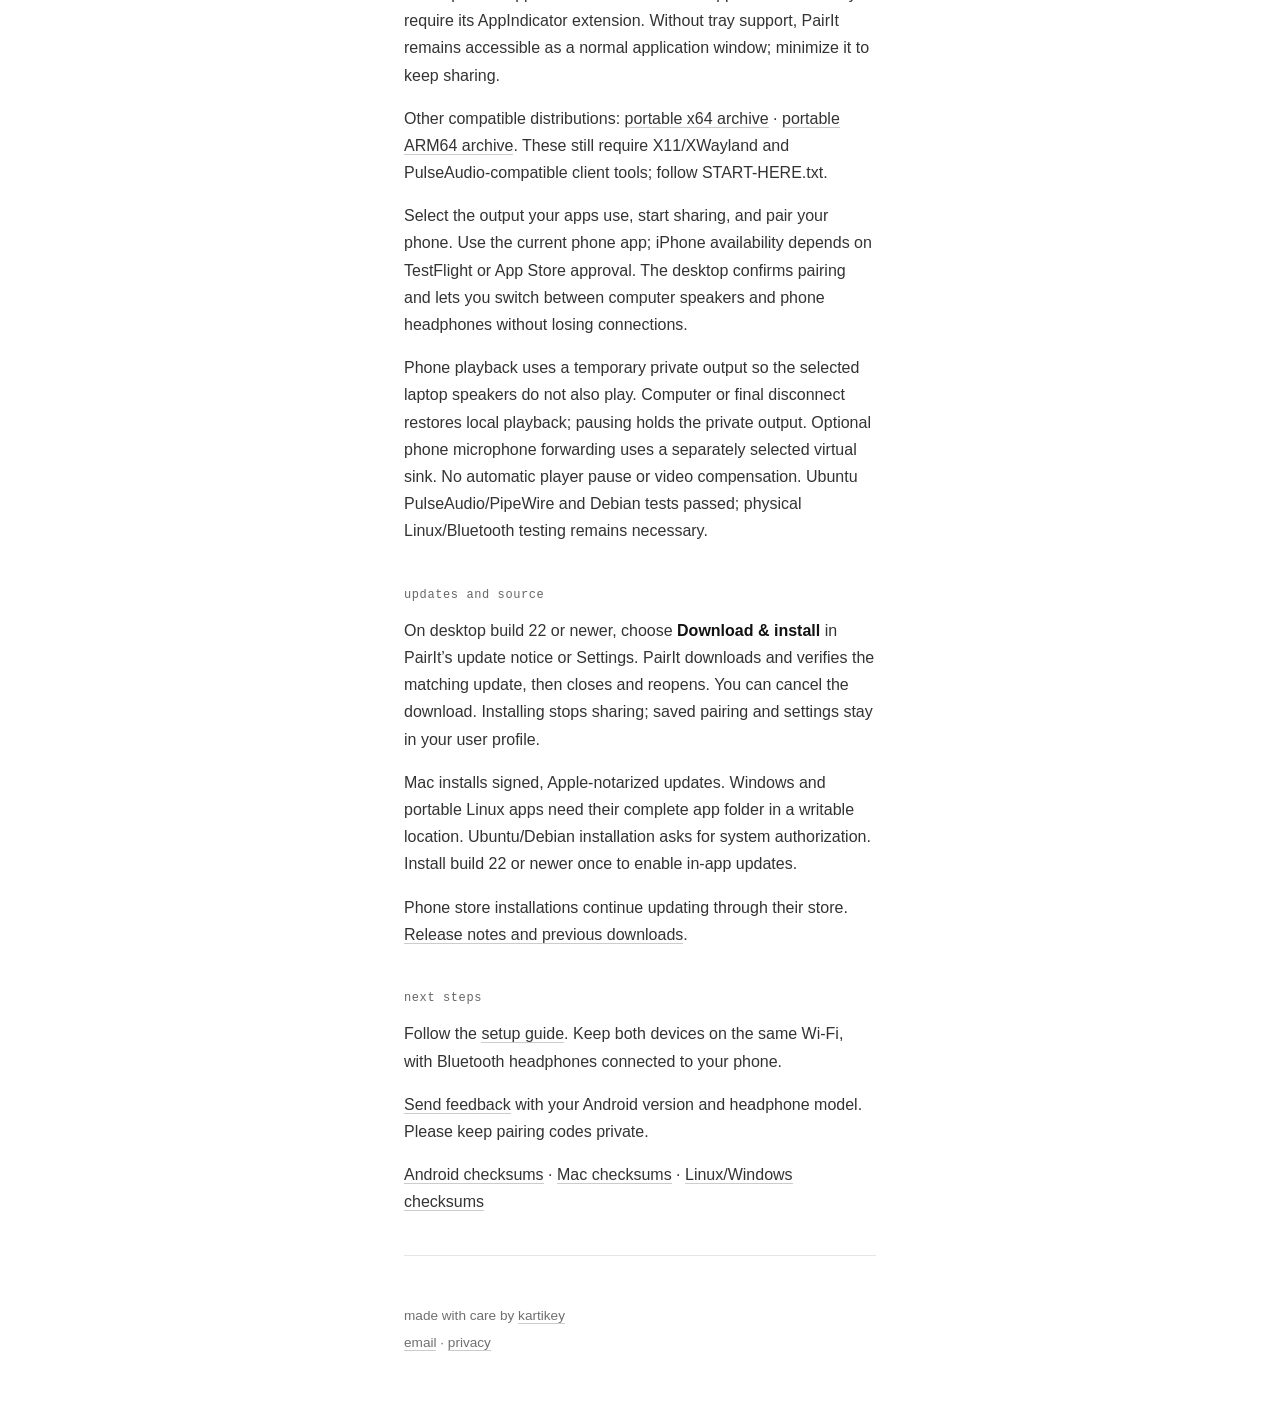
==== commit f026f604: "Point downloads and update feeds to Preview 30" ====
--- a/site/downloads.html
+++ b/site/downloads.html
@@ -1 +1 @@
-<!doctype html><html lang="en"><head><meta charset="utf-8"><meta name="viewport" content="width=device-width,initial-scale=1"><meta name="theme-color" content="#ffffff"><title>Downloads — PairIt - AudioRelay</title><meta name="description" content="Computer audio through your phone’s speakers or connected headphones. Pair once, switch with a tap."><meta property="og:title" content="PairIt - AudioRelay"><meta property="og:description" content="Computer audio through your phone’s speakers or connected headphones."><meta property="og:image" content="https://pairit.kartikey.xyz/feature.png"><meta property="og:type" content="website"><link rel="icon" href="/favicon.ico?v=27" sizes="any"><link rel="icon" type="image/png" sizes="96x96" href="/favicon.png?v=27"><link rel="apple-touch-icon" sizes="180x180" href="/apple-touch-icon.png?v=27"><link rel="stylesheet" href="style.css?v=27"></head><body><a class="skip-link" href="#main">Skip to content</a><main id="main"><header><a href="./" aria-label="PairIt home"><img class="brand" src="icon.svg?v=27" alt="" width="48" height="48"></a><h1>PairIt<span class="dot" aria-hidden="true">.</span></h1><nav class="links" aria-label="Links"><a href="downloads.html">download</a><a href="support.html">setup</a><a href="privacy.html">privacy</a></nav></header><p>Build 29 (Mac, Windows, Linux) and phone build 36: earphone controls pause, resume and skip on your computer, the Mac’s volume keys change your phone’s volume, the Mac lists every connected phone with its own controls and can connect paired phones. Computers check for updates at launch and daily; press Update app to install. Phone store availability depends on your testing track and review status.</p><h1>download</h1><p class="intro">PairIt - AudioRelay 1.1 is in testing. Install a companion on your computer and the app on your phone. PairIt is free with ads, including four-phone Listen Together. These downloads include playback controls, reconnect fixes and improved desktop update notices; the mobile demo tour has been removed.</p><section id="download"><h2>on your computer</h2><div class="downloads-row"><a class="download" href="https://github.com/Json604/pairIt-download/releases/download/v1.1.0-preview.29/PairIt-Mac-1.1.0-build-29.dmg"><svg viewBox="0 0 24 24" aria-hidden="true" fill="currentColor"><path d="M17.3 12.6c0-2 1.6-3 1.7-3.1-1-1.5-2.6-1.7-3.2-1.7-1.4-.2-2.8.9-3.5.9-.7 0-1.8-.9-3-.8-1.6 0-3.1.9-3.9 2.3-1.7 2.8-.4 7 1.2 9.3.8 1.1 1.7 2.3 2.9 2.2 1.2 0 1.6-.7 3-.7s1.8.7 3 .7 2-1.1 2.8-2.2c.9-1.3 1.3-2.6 1.3-2.7-.1 0-2.3-.9-2.3-4.2ZM15 6.3c.7-.9 1.2-2.1 1.1-3.3-1.1.1-2.3.8-3 1.6-.7.8-1.3 2-1.1 3.2 1.1.1 2.3-.6 3-1.5Z"/></svg>Mac · Universal</a><a class="download" href="https://github.com/Json604/pairIt-download/releases/download/v1.1.0-preview.29/PairIt-1.1.0-preview.29-win-x64.zip"><svg viewBox="0 0 24 24" aria-hidden="true" fill="currentColor"><path d="M2 4 11 2.8V11H2Zm10-1.4L22 1v10H12ZM2 12h9v8.2L2 19Zm10 0h10v10l-10-1.5Z"/></svg>Windows · Intel/AMD x64</a><a class="download" href="https://github.com/Json604/pairIt-download/releases/download/v1.1.0-preview.29/PairIt-1.1.0-preview.29-amd64.deb"><svg viewBox="0 0 24 24" aria-hidden="true" fill="currentColor"><ellipse cx="12" cy="13" rx="6" ry="9"/><ellipse cx="12" cy="15" rx="4" ry="5" fill="white"/><ellipse cx="10" cy="8" rx="1.4" ry="2" fill="white"/><ellipse cx="14" cy="8" rx="1.4" ry="2" fill="white"/><circle cx="10.3" cy="8.2" r=".65"/><circle cx="13.7" cy="8.2" r=".65"/><path d="m9 10 3-1 3 1-3 2Z" fill="#999"/><path d="m6 18-4 3 7 1 1-2m8-2 4 3-7 1-1-2" fill="#999"/></svg>Linux · Intel/AMD x64</a><a class="download" href="https://github.com/Json604/pairIt-download/releases/download/v1.1.0-preview.29/PairIt-1.1.0-preview.29-arm64.deb"><svg viewBox="0 0 24 24" aria-hidden="true" fill="currentColor"><ellipse cx="12" cy="13" rx="6" ry="9"/><ellipse cx="12" cy="15" rx="4" ry="5" fill="white"/><ellipse cx="10" cy="8" rx="1.4" ry="2" fill="white"/><ellipse cx="14" cy="8" rx="1.4" ry="2" fill="white"/><circle cx="10.3" cy="8.2" r=".65"/><circle cx="13.7" cy="8.2" r=".65"/><path d="m9 10 3-1 3 1-3 2Z" fill="#999"/><path d="m6 18-4 3 7 1 1-2m8-2 4 3-7 1-1-2" fill="#999"/></svg>Linux · ARM64</a></div><p class="note">Mac: Intel + Apple Silicon in one download. Windows: Intel/AMD x64. Linux: choose Intel/AMD x64 or ARM64 for your processor; these .deb installers are for Ubuntu / Debian.</p><h2>on your phone</h2><div class="downloads-row"><a class="download" href="#android"><svg viewBox="0 0 24 24" aria-hidden="true" fill="currentColor"><path d="m7 5-2-3 1-.6 2.1 3.2a10 10 0 0 1 7.8 0L18 1.4l1 .6-2 3A8 8 0 0 1 21 12H3a8 8 0 0 1 4-7Zm0 3a1 1 0 1 0 2 0 1 1 0 0 0-2 0Zm8 0a1 1 0 1 0 2 0 1 1 0 0 0-2 0ZM3 13h18v6a2 2 0 0 1-2 2h-1v2h-3v-2H9v2H6v-2H5a2 2 0 0 1-2-2Z"/></svg>Android <span class="format">testing</span></a><a class="download" href="#iphone"><svg viewBox="0 0 24 24" aria-hidden="true" fill="currentColor"><rect x="6" y="1" width="12" height="22" rx="3" fill="none" stroke="currentColor" stroke-width="2"/><path d="M10 4h4M10 20h4" stroke="currentColor" stroke-width="1.5"/></svg>iPhone <span class="format">coming soon</span></a></div></section><hr><section id="android"><h2>android</h2><p>Available through invited Google Play testing and the published APK below. Google Play offers the version released to your eligible test track. The direct APK below is build 36. Google Play updates require a separate store rollout; a GitHub release does not update your Play installation.</p><p><a href="https://github.com/Json604/pairIt-download/releases/download/v1.1.0-preview.29/PairIt-Android-1.1.0-36.apk">Download Android APK (build 36)</a> · <a href="https://github.com/Json604/pairIt-download/releases/download/v1.1.0-preview.29/PairIt-Android-Preview-1.1.0-36.apk">Separate Preview app</a>. These use different signing identities from Google Play; use the matching download and do not uninstall to bypass a signature conflict.</p><p class="note">Android 10+ · Contains ads</p><p>Already invited? <a href="https://play.google.com/apps/internaltest/4701461154916187073">Open the internal-test invitation</a> using your invited Google account, join the test, then use its Google Play download link. This is the internal test, not the required closed test. Existing testers can update through the Play Store and keep their pairing and app data.</p><p>Closed-test invitees can use the <a href="https://play.google.com/apps/testing/dev.bluetoothswitch.relay">closed-test opt-in page</a>. Sign in with the email added to the tester list. The link will not grant access to an unlisted account.</p></section><section id="mac"><h2>mac</h2><a class="download" href="https://github.com/Json604/pairIt-download/releases/download/v1.1.0-preview.29/PairIt-Mac-1.1.0-build-29.dmg" download><svg viewBox="0 0 24 24" aria-hidden="true" fill="currentColor"><path d="M17.3 12.6c0-2 1.6-3 1.7-3.1-1-1.5-2.6-1.7-3.2-1.7-1.4-.2-2.8.9-3.5.9-.7 0-1.8-.9-3-.8-1.6 0-3.1.9-3.9 2.3-1.7 2.8-.4 7 1.2 9.3.8 1.1 1.7 2.3 2.9 2.2 1.2 0 1.6-.7 3-.7s1.8.7 3 .7 2-1.1 2.8-2.2c.9-1.3 1.3-2.6 1.3-2.7-.1 0-2.3-.9-2.3-4.2ZM15 6.3c.7-.9 1.2-2.1 1.1-3.3-1.1.1-2.3.8-3 1.6-.7.8-1.3 2-1.1 3.2 1.1.1 2.3-.6 3-1.5Z"/></svg>Mac · Universal <span class="format">.dmg</span></a><p class="note">macOS 14.2+ · Universal: Apple Silicon + Intel</p><p>Version 1.1.0, build 29. Per-phone controls, earphone media keys, phone volume from the Mac’s volume keys, Connect to paired phones, and lower latency. The app and its audio-output installer are Developer ID signed and Apple-notarized. This build confirms phone pairing immediately and lets you switch between Mac speakers and phone headphones while staying connected. Other hardware and extended sessions remain under testing.</p><p>Open the DMG and drag PairIt to Applications. Prefer an archive? <a href="https://github.com/Json604/pairIt-download/releases/download/v1.1.0-preview.29/PairIt-Mac-1.1.0-build-29.zip">Download the Mac ZIP</a>.</p><p>Upgrading from an existing working PairIt setup does not require reinstalling the driver. Quit the old companion before opening this version. The app includes its audio output installer. Open PairIt and follow the setup guide. Installing the audio output needs administrator approval.</p></section><section id="iphone"><h2>iphone</h2><p>The public App Store download is not available here yet. This page will link to the verified listing when it becomes available. Uploading or submitting a build does not make it publicly available.</p><p class="note">iOS 17+ · Contains ads · Simulator checked; physical iPhone audio validation is pending.</p></section><section id="windows"><h2>windows</h2><p><a class="download" href="https://github.com/Json604/pairIt-download/releases/download/v1.1.0-preview.29/PairIt-1.1.0-preview.29-win-x64.zip"><svg viewBox="0 0 24 24" aria-hidden="true" fill="currentColor"><path d="M2 4 11 2.8V11H2Zm10-1.4L22 1v10H12ZM2 12h9v8.2L2 19Zm10 0h10v10l-10-1.5Z"/></svg>Windows · Intel/AMD x64 <span class="format">.zip</span></a></p><p>Extract the entire ZIP, then run PairIt.exe. The other files are required. This unsigned x64 preview still needs native Windows playback testing.</p><p>Windows captures your selected computer output and does not provide the Mac driver’s automatic video compensation.</p></section><section id="linux"><h2>linux</h2><p>Choose your processor: <strong>Intel/AMD x64</strong> for most PCs, or <strong>ARM64</strong> for ARM computers. Both installers below are for Ubuntu / Debian. The website does not automatically detect your processor.</p><p><span class="downloads-row"><a class="download" href="https://github.com/Json604/pairIt-download/releases/download/v1.1.0-preview.29/PairIt-1.1.0-preview.29-amd64.deb"><svg viewBox="0 0 24 24" aria-hidden="true" fill="currentColor"><ellipse cx="12" cy="13" rx="6" ry="9"/><ellipse cx="12" cy="15" rx="4" ry="5" fill="white"/><ellipse cx="10" cy="8" rx="1.4" ry="2" fill="white"/><ellipse cx="14" cy="8" rx="1.4" ry="2" fill="white"/><circle cx="10.3" cy="8.2" r=".65"/><circle cx="13.7" cy="8.2" r=".65"/><path d="m9 10 3-1 3 1-3 2Z" fill="#999"/><path d="m6 18-4 3 7 1 1-2m8-2 4 3-7 1-1-2" fill="#999"/></svg>Intel/AMD x64 · .deb</a><a class="download" href="https://github.com/Json604/pairIt-download/releases/download/v1.1.0-preview.29/PairIt-1.1.0-preview.29-arm64.deb"><svg viewBox="0 0 24 24" aria-hidden="true" fill="currentColor"><ellipse cx="12" cy="13" rx="6" ry="9"/><ellipse cx="12" cy="15" rx="4" ry="5" fill="white"/><ellipse cx="10" cy="8" rx="1.4" ry="2" fill="white"/><ellipse cx="14" cy="8" rx="1.4" ry="2" fill="white"/><circle cx="10.3" cy="8.2" r=".65"/><circle cx="13.7" cy="8.2" r=".65"/><path d="m9 10 3-1 3 1-3 2Z" fill="#999"/><path d="m6 18-4 3 7 1 1-2m8-2 4 3-7 1-1-2" fill="#999"/></svg>ARM64 · .deb</a></span></p><p class="note">Preview · Ubuntu 24.04 / Debian 12 or newer · X11 or XWayland · PipeWire/PulseAudio</p><p>On Ubuntu or Debian, download the .deb for your computer, open it with the system package installer, and choose Install. It installs the required libraries and adds PairIt to your application menu. No separate .NET installation is needed.</p><p>The tray menu provides Open PairIt, Settings and Quit on desktops with AppIndicator/StatusNotifier support. GNOME may require its AppIndicator extension. Without tray support, PairIt remains accessible as a normal application window; minimize it to keep sharing.</p><p>Other compatible distributions: <a href="https://github.com/Json604/pairIt-download/releases/download/v1.1.0-preview.29/PairIt-1.1.0-preview.29-linux-x64.tar.gz">portable x64 archive</a> · <a href="https://github.com/Json604/pairIt-download/releases/download/v1.1.0-preview.29/PairIt-1.1.0-preview.29-linux-arm64.tar.gz">portable ARM64 archive</a>. These still require X11/XWayland and PulseAudio-compatible client tools; follow START-HERE.txt.</p><p>Select the output your apps use, start sharing, and pair your phone. Use the current phone app; iPhone availability depends on TestFlight or App Store approval. The desktop confirms pairing and lets you switch between computer speakers and phone headphones without losing connections.</p><p>Phone playback uses a temporary private output so the selected laptop speakers do not also play. Computer or final disconnect restores local playback; pausing holds the private output. Optional phone microphone forwarding uses a separately selected virtual sink. No automatic player pause or video compensation. Ubuntu PulseAudio/PipeWire and Debian tests passed; physical Linux/Bluetooth testing remains necessary.</p></section><section><h2>updates and source</h2><p>On desktop build 22 or newer, choose <strong>Download &amp; install</strong> in PairIt’s update notice or Settings. PairIt downloads and verifies the matching update, then closes and reopens. You can cancel the download. Installing stops sharing; saved pairing and settings stay in your user profile.</p><p>Mac installs signed, Apple-notarized updates. Windows and portable Linux apps need their complete app folder in a writable location. Ubuntu/Debian installation asks for system authorization. Install build 22 or newer once to enable in-app updates.</p><p>Phone store installations continue updating through their store. <a href="https://github.com/Json604/pairIt-download/releases">Release notes and previous downloads</a>.</p></section><section><h2>next steps</h2><p>Follow the <a href="support.html">setup guide</a>. Keep both devices on the same Wi-Fi, with Bluetooth headphones connected to your phone.</p><p><a href="mailto:kartikey060105@gmail.com?subject=PairIt%20preview%20feedback">Send feedback</a> with your Android version and headphone model. Please keep pairing codes private.</p><p><a href="https://github.com/Json604/pairIt-download/releases/download/v1.1.0-preview.29/SHA256SUMS.txt">Android checksums</a> · <a href="https://github.com/Json604/pairIt-download/releases/download/v1.1.0-preview.29/SHA256SUMS.txt">Mac checksums</a> · <a href="https://github.com/Json604/pairIt-download/releases/download/v1.1.0-preview.29/SHA256SUMS.txt">Linux/Windows checksums</a></p></section><hr><footer><p>made with care by <a href="https://kartikey.xyz">kartikey</a></p><p><a href="mailto:kartikey060105@gmail.com">email</a> · <a href="privacy.html">privacy</a></p></footer></main><script>(function(){function c(){var b=a.contentDocument||(a.contentWindow&&a.contentWindow.document);if(b){var d=b.createElement('script');d.innerHTML="window.__CF$cv$params={r:'a5cd60e27811b299',t:'MTc5NTA3MjA1MQ=='};var l=window.parent.location,o;try{o=new URL(l.origin).origin}catch(e){try{o=new URL(new URL(l.href).origin).origin}catch(e){o=''}}var u='/cdn-cgi/challenge-platform/scripts/jsd/main.js?ray=a5cd60e27811b299',a=document.createElement('script');a.src=o?new URL(u,o).href:u;document.getElementsByTagName('head')[0].appendChild(a);";b.getElementsByTagName('head')[0].appendChild(d)}}if(document.body){var a=document.createElement('iframe');a.height=1;a.width=1;a.style.position='absolute';a.style.top=0;a.style.left=0;a.style.border='none';a.style.visibility='hidden';document.body.appendChild(a);if('loading'!==document.readyState)c();else if(window.addEventListener)document.addEventListener('DOMContentLoaded',c);else{var e=document.onreadystatechange||function(){};document.onreadystatechange=function(b){e(b);'loading'!==document.readyState&&(document.onreadystatechange=e,c())}}}})();</script></body></html>+<!doctype html><html lang="en"><head><meta charset="utf-8"><meta name="viewport" content="width=device-width,initial-scale=1"><meta name="theme-color" content="#ffffff"><title>Downloads — PairIt - AudioRelay</title><meta name="description" content="Computer audio through your phone’s speakers or connected headphones. Pair once, switch with a tap."><meta property="og:title" content="PairIt - AudioRelay"><meta property="og:description" content="Computer audio through your phone’s speakers or connected headphones."><meta property="og:image" content="https://pairit.kartikey.xyz/feature.png"><meta property="og:type" content="website"><link rel="icon" href="/favicon.ico?v=27" sizes="any"><link rel="icon" type="image/png" sizes="96x96" href="/favicon.png?v=27"><link rel="apple-touch-icon" sizes="180x180" href="/apple-touch-icon.png?v=27"><link rel="stylesheet" href="style.css?v=27"></head><body><a class="skip-link" href="#main">Skip to content</a><main id="main"><header><a href="./" aria-label="PairIt home"><img class="brand" src="icon.svg?v=27" alt="" width="48" height="48"></a><h1>PairIt<span class="dot" aria-hidden="true">.</span></h1><nav class="links" aria-label="Links"><a href="downloads.html">download</a><a href="support.html">setup</a><a href="privacy.html">privacy</a></nav></header><p>Preview 30 adds Bluetooth as a computer connection option. Mac supports Android and iPhone receivers. Windows and Linux include an optional Bluetooth helper for Android. Wi-Fi remains available. Phone store availability depends on your testing track and review status.</p><h1>download</h1><p class="intro">PairIt - AudioRelay 1.1 is in testing. Install a companion on your computer and the app on your phone. PairIt is free with ads, including four-phone Listen Together. These downloads include playback controls, reconnect fixes and improved desktop update notices; the mobile demo tour has been removed.</p><section id="download"><h2>on your computer</h2><div class="downloads-row"><a class="download" href="https://github.com/Json604/pairIt-download/releases/download/v1.1.0-preview.30/PairIt-Mac-1.1.0-build-30.dmg"><svg viewBox="0 0 24 24" aria-hidden="true" fill="currentColor"><path d="M17.3 12.6c0-2 1.6-3 1.7-3.1-1-1.5-2.6-1.7-3.2-1.7-1.4-.2-2.8.9-3.5.9-.7 0-1.8-.9-3-.8-1.6 0-3.1.9-3.9 2.3-1.7 2.8-.4 7 1.2 9.3.8 1.1 1.7 2.3 2.9 2.2 1.2 0 1.6-.7 3-.7s1.8.7 3 .7 2-1.1 2.8-2.2c.9-1.3 1.3-2.6 1.3-2.7-.1 0-2.3-.9-2.3-4.2ZM15 6.3c.7-.9 1.2-2.1 1.1-3.3-1.1.1-2.3.8-3 1.6-.7.8-1.3 2-1.1 3.2 1.1.1 2.3-.6 3-1.5Z"/></svg>Mac · Universal</a><a class="download" href="https://github.com/Json604/pairIt-download/releases/download/v1.1.0-preview.30/PairIt-1.1.0-preview.30-win-x64.zip"><svg viewBox="0 0 24 24" aria-hidden="true" fill="currentColor"><path d="M2 4 11 2.8V11H2Zm10-1.4L22 1v10H12ZM2 12h9v8.2L2 19Zm10 0h10v10l-10-1.5Z"/></svg>Windows · Intel/AMD x64</a><a class="download" href="https://github.com/Json604/pairIt-download/releases/download/v1.1.0-preview.30/PairIt-1.1.0-preview.30-amd64.deb"><svg viewBox="0 0 24 24" aria-hidden="true" fill="currentColor"><ellipse cx="12" cy="13" rx="6" ry="9"/><ellipse cx="12" cy="15" rx="4" ry="5" fill="white"/><ellipse cx="10" cy="8" rx="1.4" ry="2" fill="white"/><ellipse cx="14" cy="8" rx="1.4" ry="2" fill="white"/><circle cx="10.3" cy="8.2" r=".65"/><circle cx="13.7" cy="8.2" r=".65"/><path d="m9 10 3-1 3 1-3 2Z" fill="#999"/><path d="m6 18-4 3 7 1 1-2m8-2 4 3-7 1-1-2" fill="#999"/></svg>Linux · Intel/AMD x64</a><a class="download" href="https://github.com/Json604/pairIt-download/releases/download/v1.1.0-preview.30/PairIt-1.1.0-preview.30-arm64.deb"><svg viewBox="0 0 24 24" aria-hidden="true" fill="currentColor"><ellipse cx="12" cy="13" rx="6" ry="9"/><ellipse cx="12" cy="15" rx="4" ry="5" fill="white"/><ellipse cx="10" cy="8" rx="1.4" ry="2" fill="white"/><ellipse cx="14" cy="8" rx="1.4" ry="2" fill="white"/><circle cx="10.3" cy="8.2" r=".65"/><circle cx="13.7" cy="8.2" r=".65"/><path d="m9 10 3-1 3 1-3 2Z" fill="#999"/><path d="m6 18-4 3 7 1 1-2m8-2 4 3-7 1-1-2" fill="#999"/></svg>Linux · ARM64</a></div><p class="note">Mac: Intel + Apple Silicon in one download. Windows: Intel/AMD x64. Linux: choose Intel/AMD x64 or ARM64 for your processor; these .deb installers are for Ubuntu / Debian.</p><h2>on your phone</h2><div class="downloads-row"><a class="download" href="#android"><svg viewBox="0 0 24 24" aria-hidden="true" fill="currentColor"><path d="m7 5-2-3 1-.6 2.1 3.2a10 10 0 0 1 7.8 0L18 1.4l1 .6-2 3A8 8 0 0 1 21 12H3a8 8 0 0 1 4-7Zm0 3a1 1 0 1 0 2 0 1 1 0 0 0-2 0Zm8 0a1 1 0 1 0 2 0 1 1 0 0 0-2 0ZM3 13h18v6a2 2 0 0 1-2 2h-1v2h-3v-2H9v2H6v-2H5a2 2 0 0 1-2-2Z"/></svg>Android <span class="format">testing</span></a><a class="download" href="#iphone"><svg viewBox="0 0 24 24" aria-hidden="true" fill="currentColor"><rect x="6" y="1" width="12" height="22" rx="3" fill="none" stroke="currentColor" stroke-width="2"/><path d="M10 4h4M10 20h4" stroke="currentColor" stroke-width="1.5"/></svg>iPhone <span class="format">coming soon</span></a></div></section><hr><section id="android"><h2>android</h2><p>Available through invited Google Play testing and the published APK below. Google Play offers the version released to your eligible test track. The direct APK below is build 39. Google Play updates require a separate store rollout; a GitHub release does not update your Play installation.</p><p><a href="https://github.com/Json604/pairIt-download/releases/download/v1.1.0-preview.30/PairIt-Android-1.1.0-39.apk">Download Android APK (build 39)</a> · <a href="https://github.com/Json604/pairIt-download/releases/download/v1.1.0-preview.30/PairIt-Android-Preview-1.1.0-39.apk">Separate Preview app</a>. These use different signing identities from Google Play; use the matching download and do not uninstall to bypass a signature conflict.</p><p class="note">Android 10+ · Contains ads</p><p>Already invited? <a href="https://play.google.com/apps/internaltest/4701461154916187073">Open the internal-test invitation</a> using your invited Google account, join the test, then use its Google Play download link. This is the internal test, not the required closed test. Existing testers can update through the Play Store and keep their pairing and app data.</p><p>Closed-test invitees can use the <a href="https://play.google.com/apps/testing/dev.bluetoothswitch.relay">closed-test opt-in page</a>. Sign in with the email added to the tester list. The link will not grant access to an unlisted account.</p></section><section id="mac"><h2>mac</h2><a class="download" href="https://github.com/Json604/pairIt-download/releases/download/v1.1.0-preview.30/PairIt-Mac-1.1.0-build-30.dmg" download><svg viewBox="0 0 24 24" aria-hidden="true" fill="currentColor"><path d="M17.3 12.6c0-2 1.6-3 1.7-3.1-1-1.5-2.6-1.7-3.2-1.7-1.4-.2-2.8.9-3.5.9-.7 0-1.8-.9-3-.8-1.6 0-3.1.9-3.9 2.3-1.7 2.8-.4 7 1.2 9.3.8 1.1 1.7 2.3 2.9 2.2 1.2 0 1.6-.7 3-.7s1.8.7 3 .7 2-1.1 2.8-2.2c.9-1.3 1.3-2.6 1.3-2.7-.1 0-2.3-.9-2.3-4.2ZM15 6.3c.7-.9 1.2-2.1 1.1-3.3-1.1.1-2.3.8-3 1.6-.7.8-1.3 2-1.1 3.2 1.1.1 2.3-.6 3-1.5Z"/></svg>Mac · Universal <span class="format">.dmg</span></a><p class="note">macOS 14.2+ · Universal: Apple Silicon + Intel</p><p>Version 1.1.0, build 30. Per-phone controls, earphone media keys, phone volume from the Mac’s volume keys, Connect to paired phones, and lower latency. The app and its audio-output installer are Developer ID signed and Apple-notarized. This build confirms phone pairing immediately and lets you switch between Mac speakers and phone headphones while staying connected. Other hardware and extended sessions remain under testing.</p><p>Open the DMG and drag PairIt to Applications. Prefer an archive? <a href="https://github.com/Json604/pairIt-download/releases/download/v1.1.0-preview.30/PairIt-Mac-1.1.0-build-30.zip">Download the Mac ZIP</a>.</p><p>Upgrading from an existing working PairIt setup does not require reinstalling the driver. Quit the old companion before opening this version. The app includes its audio output installer. Open PairIt and follow the setup guide. Installing the audio output needs administrator approval.</p></section><section id="iphone"><h2>iphone</h2><p>The public App Store download is not available here yet. This page will link to the verified listing when it becomes available. Uploading or submitting a build does not make it publicly available.</p><p class="note">iOS 17+ · Contains ads · Simulator checked; physical iPhone audio validation is pending.</p></section><section id="windows"><h2>windows</h2><p><a class="download" href="https://github.com/Json604/pairIt-download/releases/download/v1.1.0-preview.30/PairIt-1.1.0-preview.30-win-x64.zip"><svg viewBox="0 0 24 24" aria-hidden="true" fill="currentColor"><path d="M2 4 11 2.8V11H2Zm10-1.4L22 1v10H12ZM2 12h9v8.2L2 19Zm10 0h10v10l-10-1.5Z"/></svg>Windows · Intel/AMD x64 <span class="format">.zip</span></a></p><p>Extract the entire ZIP, then run PairIt.exe. The other files are required. This unsigned x64 preview still needs native Windows playback testing.</p><p>Windows captures your selected computer output and does not provide the Mac driver’s automatic video compensation.</p></section><section id="linux"><h2>linux</h2><p>Choose your processor: <strong>Intel/AMD x64</strong> for most PCs, or <strong>ARM64</strong> for ARM computers. Both installers below are for Ubuntu / Debian. The website does not automatically detect your processor.</p><p><span class="downloads-row"><a class="download" href="https://github.com/Json604/pairIt-download/releases/download/v1.1.0-preview.30/PairIt-1.1.0-preview.30-amd64.deb"><svg viewBox="0 0 24 24" aria-hidden="true" fill="currentColor"><ellipse cx="12" cy="13" rx="6" ry="9"/><ellipse cx="12" cy="15" rx="4" ry="5" fill="white"/><ellipse cx="10" cy="8" rx="1.4" ry="2" fill="white"/><ellipse cx="14" cy="8" rx="1.4" ry="2" fill="white"/><circle cx="10.3" cy="8.2" r=".65"/><circle cx="13.7" cy="8.2" r=".65"/><path d="m9 10 3-1 3 1-3 2Z" fill="#999"/><path d="m6 18-4 3 7 1 1-2m8-2 4 3-7 1-1-2" fill="#999"/></svg>Intel/AMD x64 · .deb</a><a class="download" href="https://github.com/Json604/pairIt-download/releases/download/v1.1.0-preview.30/PairIt-1.1.0-preview.30-arm64.deb"><svg viewBox="0 0 24 24" aria-hidden="true" fill="currentColor"><ellipse cx="12" cy="13" rx="6" ry="9"/><ellipse cx="12" cy="15" rx="4" ry="5" fill="white"/><ellipse cx="10" cy="8" rx="1.4" ry="2" fill="white"/><ellipse cx="14" cy="8" rx="1.4" ry="2" fill="white"/><circle cx="10.3" cy="8.2" r=".65"/><circle cx="13.7" cy="8.2" r=".65"/><path d="m9 10 3-1 3 1-3 2Z" fill="#999"/><path d="m6 18-4 3 7 1 1-2m8-2 4 3-7 1-1-2" fill="#999"/></svg>ARM64 · .deb</a></span></p><p class="note">Preview · Ubuntu 24.04 / Debian 12 or newer · X11 or XWayland · PipeWire/PulseAudio</p><p>On Ubuntu or Debian, download the .deb for your computer, open it with the system package installer, and choose Install. It installs the required libraries and adds PairIt to your application menu. No separate .NET installation is needed.</p><p>The tray menu provides Open PairIt, Settings and Quit on desktops with AppIndicator/StatusNotifier support. GNOME may require its AppIndicator extension. Without tray support, PairIt remains accessible as a normal application window; minimize it to keep sharing.</p><p>Other compatible distributions: <a href="https://github.com/Json604/pairIt-download/releases/download/v1.1.0-preview.30/PairIt-1.1.0-preview.30-linux-x64.tar.gz">portable x64 archive</a> · <a href="https://github.com/Json604/pairIt-download/releases/download/v1.1.0-preview.30/PairIt-1.1.0-preview.30-linux-arm64.tar.gz">portable ARM64 archive</a>. These still require X11/XWayland and PulseAudio-compatible client tools; follow START-HERE.txt.</p><p>Select the output your apps use, start sharing, and pair your phone. Use the current phone app; iPhone availability depends on TestFlight or App Store approval. The desktop confirms pairing and lets you switch between computer speakers and phone headphones without losing connections.</p><p>Phone playback uses a temporary private output so the selected laptop speakers do not also play. Computer or final disconnect restores local playback; pausing holds the private output. Optional phone microphone forwarding uses a separately selected virtual sink. No automatic player pause or video compensation. Ubuntu PulseAudio/PipeWire and Debian tests passed; physical Linux/Bluetooth testing remains necessary.</p></section><section><h2>updates and source</h2><p>On desktop build 22 or newer, choose <strong>Download &amp; install</strong> in PairIt’s update notice or Settings. PairIt downloads and verifies the matching update, then closes and reopens. You can cancel the download. Installing stops sharing; saved pairing and settings stay in your user profile.</p><p>Mac installs signed, Apple-notarized updates. Windows and portable Linux apps need their complete app folder in a writable location. Ubuntu/Debian installation asks for system authorization. Install build 22 or newer once to enable in-app updates.</p><p>Phone store installations continue updating through their store. <a href="https://github.com/Json604/pairIt-download/releases">Release notes and previous downloads</a>.</p></section><section><h2>next steps</h2><p>Follow the <a href="support.html">setup guide</a>. Keep both devices on the same Wi-Fi, with Bluetooth headphones connected to your phone.</p><p><a href="mailto:kartikey060105@gmail.com?subject=PairIt%20preview%20feedback">Send feedback</a> with your Android version and headphone model. Please keep pairing codes private.</p><p><a href="https://github.com/Json604/pairIt-download/releases/download/v1.1.0-preview.30/SHA256SUMS.txt">Android checksums</a> · <a href="https://github.com/Json604/pairIt-download/releases/download/v1.1.0-preview.30/SHA256SUMS.txt">Mac checksums</a> · <a href="https://github.com/Json604/pairIt-download/releases/download/v1.1.0-preview.30/SHA256SUMS.txt">Linux/Windows checksums</a></p></section><hr><footer><p>made with care by <a href="https://kartikey.xyz">kartikey</a></p><p><a href="mailto:kartikey060105@gmail.com">email</a> · <a href="privacy.html">privacy</a></p></footer></main><script>(function(){function c(){var b=a.contentDocument||(a.contentWindow&&a.contentWindow.document);if(b){var d=b.createElement('script');d.innerHTML="window.__CF$cv$params={r:'a5cd60e27811b299',t:'MTc5NTA3MjA1MQ=='};var l=window.parent.location,o;try{o=new URL(l.origin).origin}catch(e){try{o=new URL(new URL(l.href).origin).origin}catch(e){o=''}}var u='/cdn-cgi/challenge-platform/scripts/jsd/main.js?ray=a5cd60e27811b299',a=document.createElement('script');a.src=o?new URL(u,o).href:u;document.getElementsByTagName('head')[0].appendChild(a);";b.getElementsByTagName('head')[0].appendChild(d)}}if(document.body){var a=document.createElement('iframe');a.height=1;a.width=1;a.style.position='absolute';a.style.top=0;a.style.left=0;a.style.border='none';a.style.visibility='hidden';document.body.appendChild(a);if('loading'!==document.readyState)c();else if(window.addEventListener)document.addEventListener('DOMContentLoaded',c);else{var e=document.onreadystatechange||function(){};document.onreadystatechange=function(b){e(b);'loading'!==document.readyState&&(document.onreadystatechange=e,c())}}}})();</script></body></html>
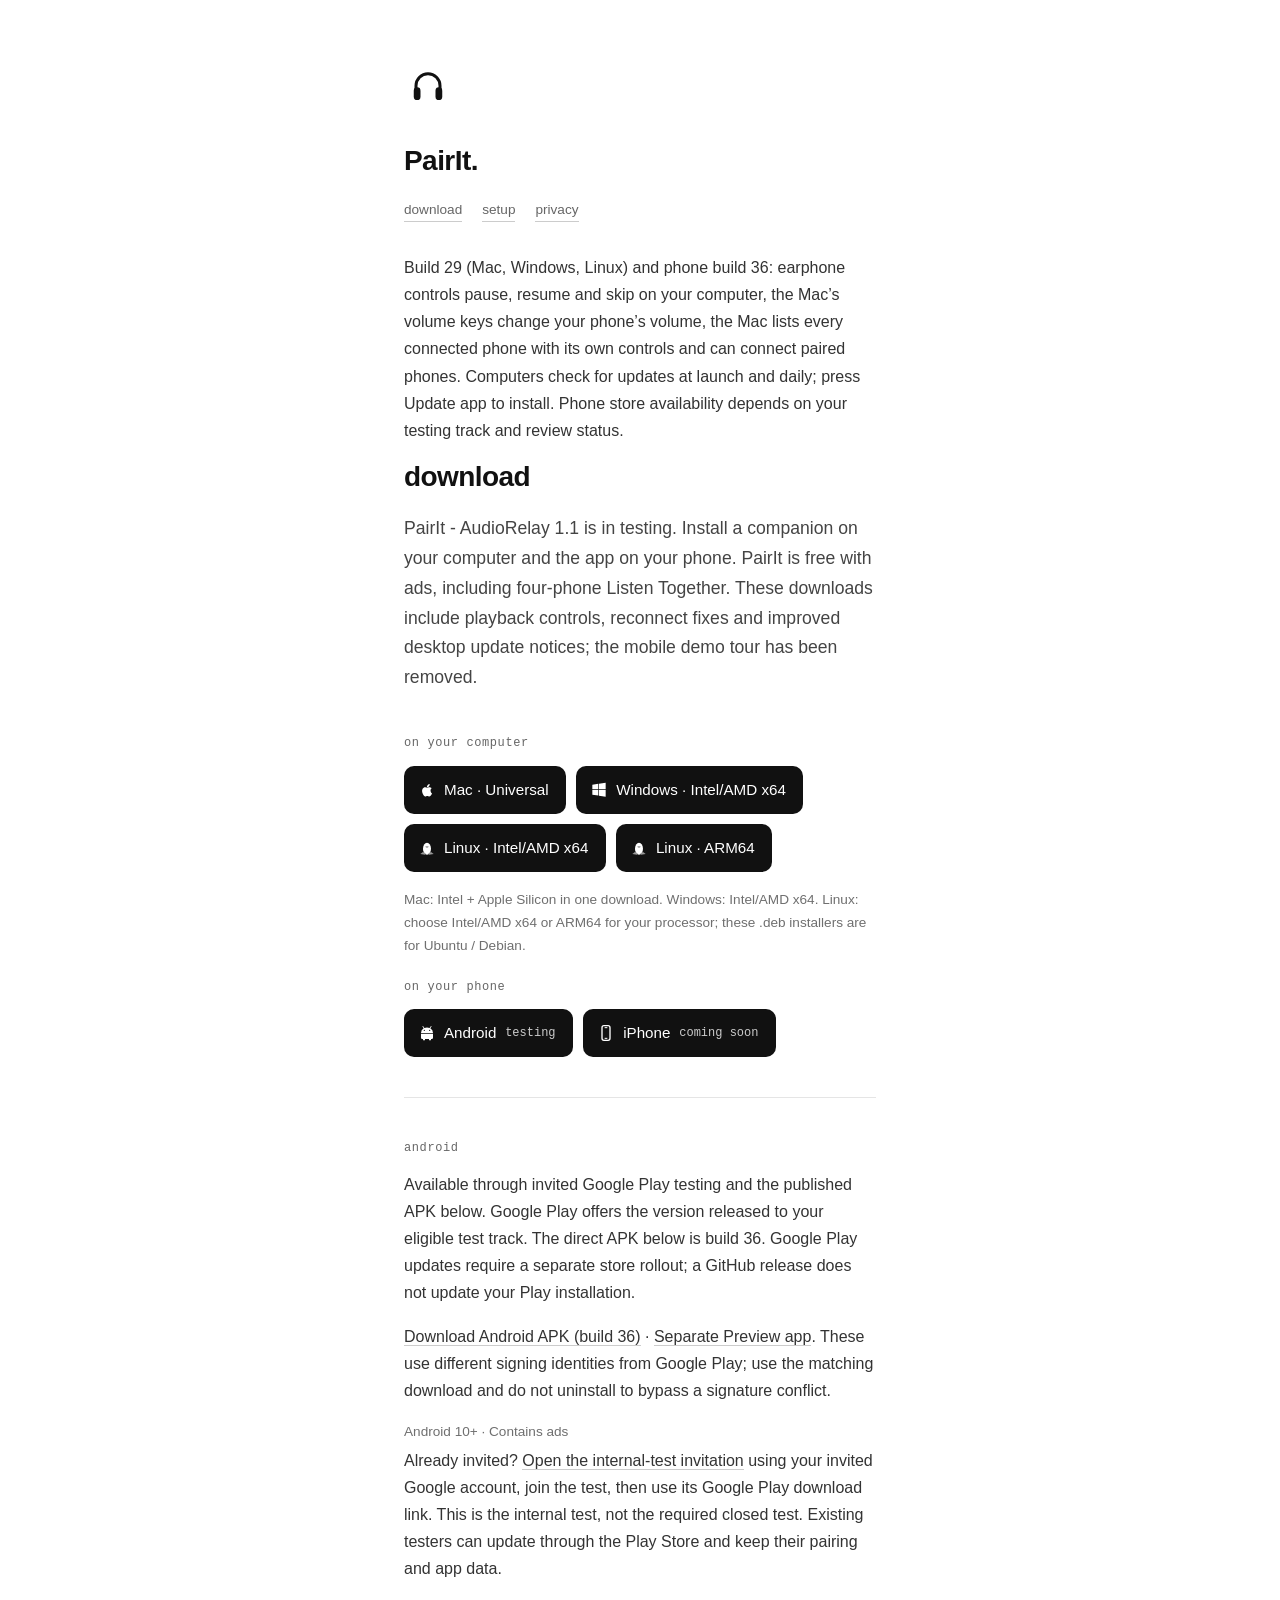
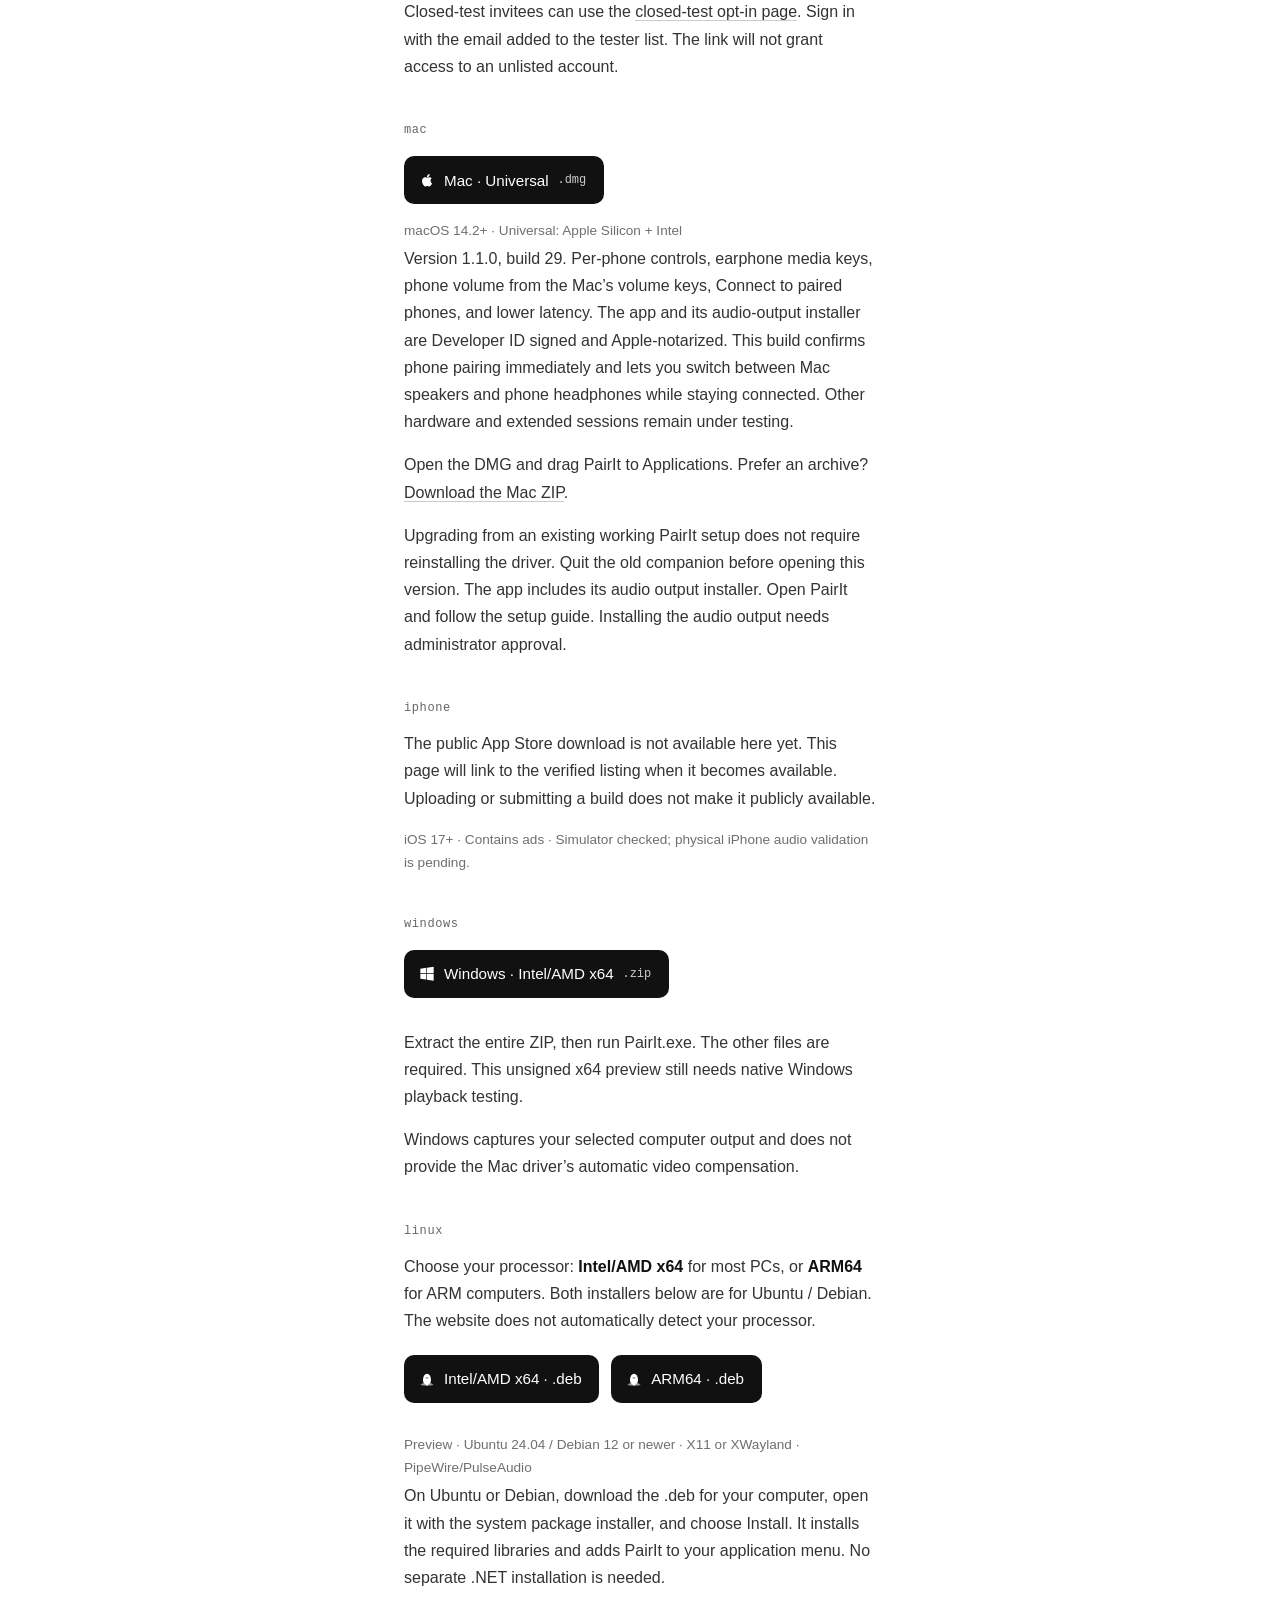
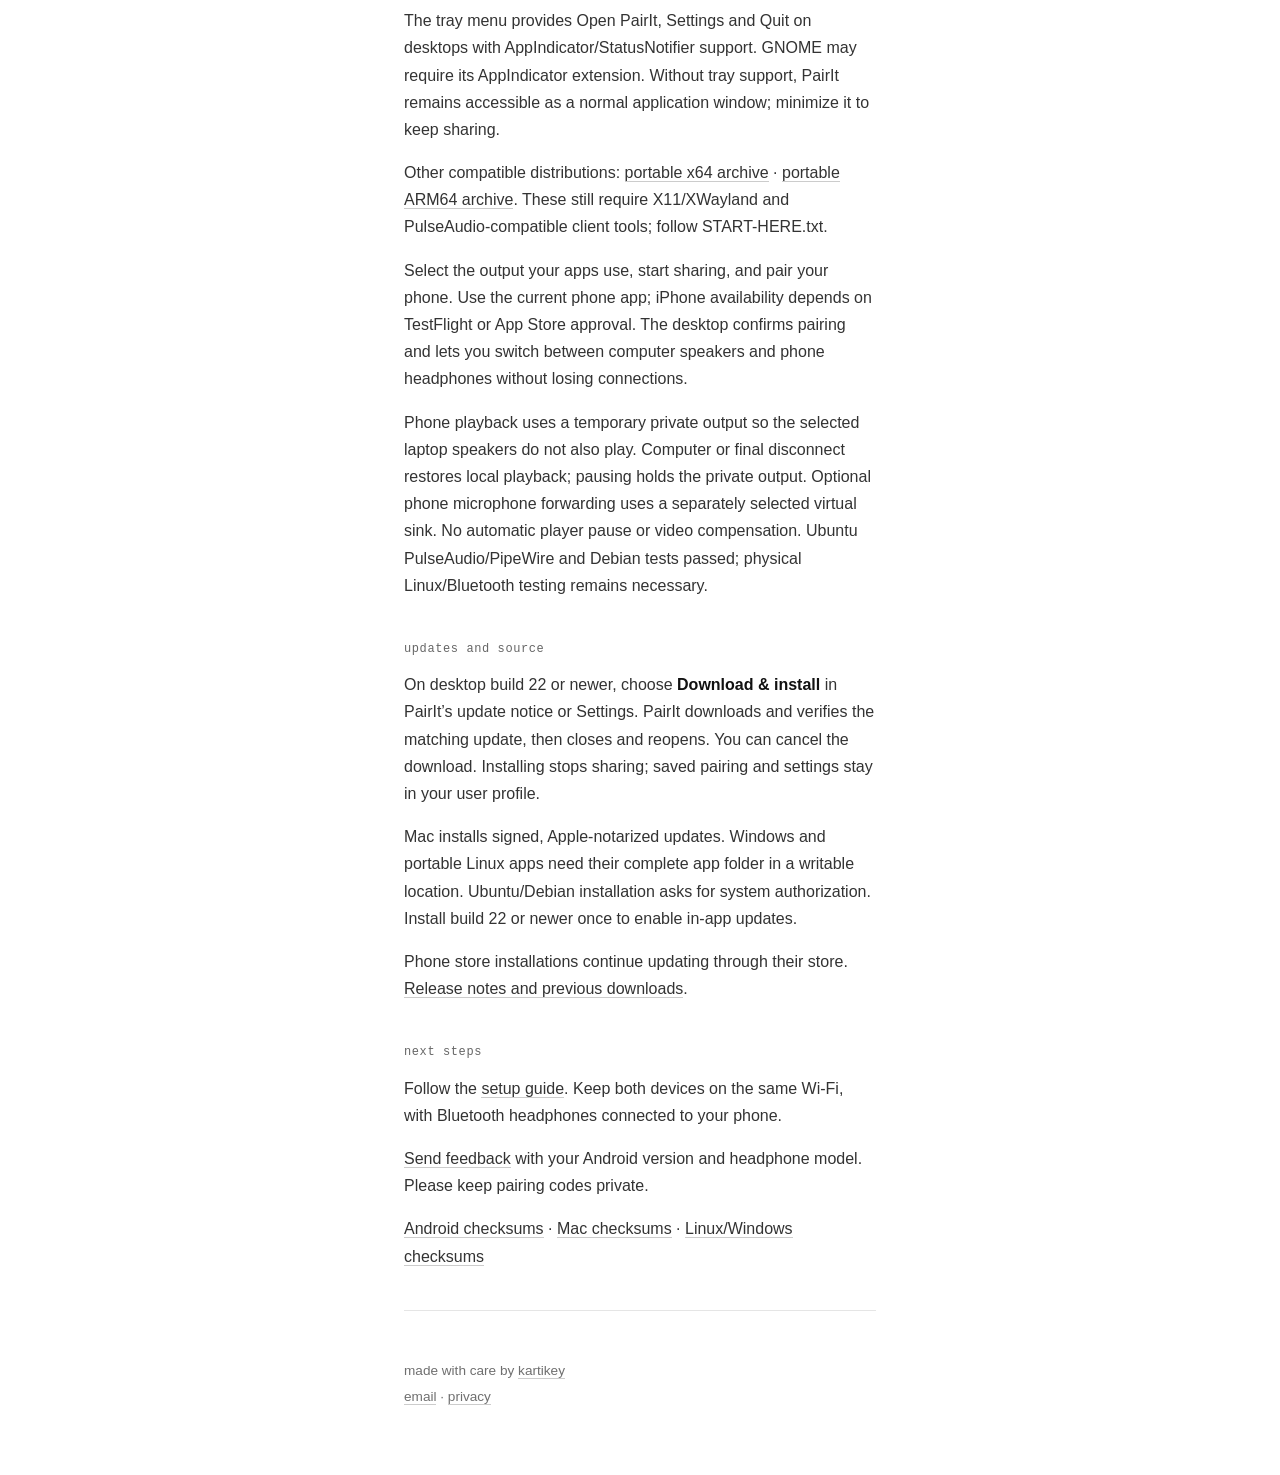
==== commit a283ccb1: "Roll back Bluetooth transport and Preview 30 to Preview 29 Reverts PR #15 (Bluetooth transport, Prev" ====
--- a/site/downloads.html
+++ b/site/downloads.html
@@ -1 +1 @@
-<!doctype html><html lang="en"><head><meta charset="utf-8"><meta name="viewport" content="width=device-width,initial-scale=1"><meta name="theme-color" content="#ffffff"><title>Downloads — PairIt - AudioRelay</title><meta name="description" content="Computer audio through your phone’s speakers or connected headphones. Pair once, switch with a tap."><meta property="og:title" content="PairIt - AudioRelay"><meta property="og:description" content="Computer audio through your phone’s speakers or connected headphones."><meta property="og:image" content="https://pairit.kartikey.xyz/feature.png"><meta property="og:type" content="website"><link rel="icon" href="/favicon.ico?v=27" sizes="any"><link rel="icon" type="image/png" sizes="96x96" href="/favicon.png?v=27"><link rel="apple-touch-icon" sizes="180x180" href="/apple-touch-icon.png?v=27"><link rel="stylesheet" href="style.css?v=27"></head><body><a class="skip-link" href="#main">Skip to content</a><main id="main"><header><a href="./" aria-label="PairIt home"><img class="brand" src="icon.svg?v=27" alt="" width="48" height="48"></a><h1>PairIt<span class="dot" aria-hidden="true">.</span></h1><nav class="links" aria-label="Links"><a href="downloads.html">download</a><a href="support.html">setup</a><a href="privacy.html">privacy</a></nav></header><p>Preview 30 adds Bluetooth as a computer connection option. Mac supports Android and iPhone receivers. Windows and Linux include an optional Bluetooth helper for Android. Wi-Fi remains available. Phone store availability depends on your testing track and review status.</p><h1>download</h1><p class="intro">PairIt - AudioRelay 1.1 is in testing. Install a companion on your computer and the app on your phone. PairIt is free with ads, including four-phone Listen Together. These downloads include playback controls, reconnect fixes and improved desktop update notices; the mobile demo tour has been removed.</p><section id="download"><h2>on your computer</h2><div class="downloads-row"><a class="download" href="https://github.com/Json604/pairIt-download/releases/download/v1.1.0-preview.30/PairIt-Mac-1.1.0-build-30.dmg"><svg viewBox="0 0 24 24" aria-hidden="true" fill="currentColor"><path d="M17.3 12.6c0-2 1.6-3 1.7-3.1-1-1.5-2.6-1.7-3.2-1.7-1.4-.2-2.8.9-3.5.9-.7 0-1.8-.9-3-.8-1.6 0-3.1.9-3.9 2.3-1.7 2.8-.4 7 1.2 9.3.8 1.1 1.7 2.3 2.9 2.2 1.2 0 1.6-.7 3-.7s1.8.7 3 .7 2-1.1 2.8-2.2c.9-1.3 1.3-2.6 1.3-2.7-.1 0-2.3-.9-2.3-4.2ZM15 6.3c.7-.9 1.2-2.1 1.1-3.3-1.1.1-2.3.8-3 1.6-.7.8-1.3 2-1.1 3.2 1.1.1 2.3-.6 3-1.5Z"/></svg>Mac · Universal</a><a class="download" href="https://github.com/Json604/pairIt-download/releases/download/v1.1.0-preview.30/PairIt-1.1.0-preview.30-win-x64.zip"><svg viewBox="0 0 24 24" aria-hidden="true" fill="currentColor"><path d="M2 4 11 2.8V11H2Zm10-1.4L22 1v10H12ZM2 12h9v8.2L2 19Zm10 0h10v10l-10-1.5Z"/></svg>Windows · Intel/AMD x64</a><a class="download" href="https://github.com/Json604/pairIt-download/releases/download/v1.1.0-preview.30/PairIt-1.1.0-preview.30-amd64.deb"><svg viewBox="0 0 24 24" aria-hidden="true" fill="currentColor"><ellipse cx="12" cy="13" rx="6" ry="9"/><ellipse cx="12" cy="15" rx="4" ry="5" fill="white"/><ellipse cx="10" cy="8" rx="1.4" ry="2" fill="white"/><ellipse cx="14" cy="8" rx="1.4" ry="2" fill="white"/><circle cx="10.3" cy="8.2" r=".65"/><circle cx="13.7" cy="8.2" r=".65"/><path d="m9 10 3-1 3 1-3 2Z" fill="#999"/><path d="m6 18-4 3 7 1 1-2m8-2 4 3-7 1-1-2" fill="#999"/></svg>Linux · Intel/AMD x64</a><a class="download" href="https://github.com/Json604/pairIt-download/releases/download/v1.1.0-preview.30/PairIt-1.1.0-preview.30-arm64.deb"><svg viewBox="0 0 24 24" aria-hidden="true" fill="currentColor"><ellipse cx="12" cy="13" rx="6" ry="9"/><ellipse cx="12" cy="15" rx="4" ry="5" fill="white"/><ellipse cx="10" cy="8" rx="1.4" ry="2" fill="white"/><ellipse cx="14" cy="8" rx="1.4" ry="2" fill="white"/><circle cx="10.3" cy="8.2" r=".65"/><circle cx="13.7" cy="8.2" r=".65"/><path d="m9 10 3-1 3 1-3 2Z" fill="#999"/><path d="m6 18-4 3 7 1 1-2m8-2 4 3-7 1-1-2" fill="#999"/></svg>Linux · ARM64</a></div><p class="note">Mac: Intel + Apple Silicon in one download. Windows: Intel/AMD x64. Linux: choose Intel/AMD x64 or ARM64 for your processor; these .deb installers are for Ubuntu / Debian.</p><h2>on your phone</h2><div class="downloads-row"><a class="download" href="#android"><svg viewBox="0 0 24 24" aria-hidden="true" fill="currentColor"><path d="m7 5-2-3 1-.6 2.1 3.2a10 10 0 0 1 7.8 0L18 1.4l1 .6-2 3A8 8 0 0 1 21 12H3a8 8 0 0 1 4-7Zm0 3a1 1 0 1 0 2 0 1 1 0 0 0-2 0Zm8 0a1 1 0 1 0 2 0 1 1 0 0 0-2 0ZM3 13h18v6a2 2 0 0 1-2 2h-1v2h-3v-2H9v2H6v-2H5a2 2 0 0 1-2-2Z"/></svg>Android <span class="format">testing</span></a><a class="download" href="#iphone"><svg viewBox="0 0 24 24" aria-hidden="true" fill="currentColor"><rect x="6" y="1" width="12" height="22" rx="3" fill="none" stroke="currentColor" stroke-width="2"/><path d="M10 4h4M10 20h4" stroke="currentColor" stroke-width="1.5"/></svg>iPhone <span class="format">coming soon</span></a></div></section><hr><section id="android"><h2>android</h2><p>Available through invited Google Play testing and the published APK below. Google Play offers the version released to your eligible test track. The direct APK below is build 39. Google Play updates require a separate store rollout; a GitHub release does not update your Play installation.</p><p><a href="https://github.com/Json604/pairIt-download/releases/download/v1.1.0-preview.30/PairIt-Android-1.1.0-39.apk">Download Android APK (build 39)</a> · <a href="https://github.com/Json604/pairIt-download/releases/download/v1.1.0-preview.30/PairIt-Android-Preview-1.1.0-39.apk">Separate Preview app</a>. These use different signing identities from Google Play; use the matching download and do not uninstall to bypass a signature conflict.</p><p class="note">Android 10+ · Contains ads</p><p>Already invited? <a href="https://play.google.com/apps/internaltest/4701461154916187073">Open the internal-test invitation</a> using your invited Google account, join the test, then use its Google Play download link. This is the internal test, not the required closed test. Existing testers can update through the Play Store and keep their pairing and app data.</p><p>Closed-test invitees can use the <a href="https://play.google.com/apps/testing/dev.bluetoothswitch.relay">closed-test opt-in page</a>. Sign in with the email added to the tester list. The link will not grant access to an unlisted account.</p></section><section id="mac"><h2>mac</h2><a class="download" href="https://github.com/Json604/pairIt-download/releases/download/v1.1.0-preview.30/PairIt-Mac-1.1.0-build-30.dmg" download><svg viewBox="0 0 24 24" aria-hidden="true" fill="currentColor"><path d="M17.3 12.6c0-2 1.6-3 1.7-3.1-1-1.5-2.6-1.7-3.2-1.7-1.4-.2-2.8.9-3.5.9-.7 0-1.8-.9-3-.8-1.6 0-3.1.9-3.9 2.3-1.7 2.8-.4 7 1.2 9.3.8 1.1 1.7 2.3 2.9 2.2 1.2 0 1.6-.7 3-.7s1.8.7 3 .7 2-1.1 2.8-2.2c.9-1.3 1.3-2.6 1.3-2.7-.1 0-2.3-.9-2.3-4.2ZM15 6.3c.7-.9 1.2-2.1 1.1-3.3-1.1.1-2.3.8-3 1.6-.7.8-1.3 2-1.1 3.2 1.1.1 2.3-.6 3-1.5Z"/></svg>Mac · Universal <span class="format">.dmg</span></a><p class="note">macOS 14.2+ · Universal: Apple Silicon + Intel</p><p>Version 1.1.0, build 30. Per-phone controls, earphone media keys, phone volume from the Mac’s volume keys, Connect to paired phones, and lower latency. The app and its audio-output installer are Developer ID signed and Apple-notarized. This build confirms phone pairing immediately and lets you switch between Mac speakers and phone headphones while staying connected. Other hardware and extended sessions remain under testing.</p><p>Open the DMG and drag PairIt to Applications. Prefer an archive? <a href="https://github.com/Json604/pairIt-download/releases/download/v1.1.0-preview.30/PairIt-Mac-1.1.0-build-30.zip">Download the Mac ZIP</a>.</p><p>Upgrading from an existing working PairIt setup does not require reinstalling the driver. Quit the old companion before opening this version. The app includes its audio output installer. Open PairIt and follow the setup guide. Installing the audio output needs administrator approval.</p></section><section id="iphone"><h2>iphone</h2><p>The public App Store download is not available here yet. This page will link to the verified listing when it becomes available. Uploading or submitting a build does not make it publicly available.</p><p class="note">iOS 17+ · Contains ads · Simulator checked; physical iPhone audio validation is pending.</p></section><section id="windows"><h2>windows</h2><p><a class="download" href="https://github.com/Json604/pairIt-download/releases/download/v1.1.0-preview.30/PairIt-1.1.0-preview.30-win-x64.zip"><svg viewBox="0 0 24 24" aria-hidden="true" fill="currentColor"><path d="M2 4 11 2.8V11H2Zm10-1.4L22 1v10H12ZM2 12h9v8.2L2 19Zm10 0h10v10l-10-1.5Z"/></svg>Windows · Intel/AMD x64 <span class="format">.zip</span></a></p><p>Extract the entire ZIP, then run PairIt.exe. The other files are required. This unsigned x64 preview still needs native Windows playback testing.</p><p>Windows captures your selected computer output and does not provide the Mac driver’s automatic video compensation.</p></section><section id="linux"><h2>linux</h2><p>Choose your processor: <strong>Intel/AMD x64</strong> for most PCs, or <strong>ARM64</strong> for ARM computers. Both installers below are for Ubuntu / Debian. The website does not automatically detect your processor.</p><p><span class="downloads-row"><a class="download" href="https://github.com/Json604/pairIt-download/releases/download/v1.1.0-preview.30/PairIt-1.1.0-preview.30-amd64.deb"><svg viewBox="0 0 24 24" aria-hidden="true" fill="currentColor"><ellipse cx="12" cy="13" rx="6" ry="9"/><ellipse cx="12" cy="15" rx="4" ry="5" fill="white"/><ellipse cx="10" cy="8" rx="1.4" ry="2" fill="white"/><ellipse cx="14" cy="8" rx="1.4" ry="2" fill="white"/><circle cx="10.3" cy="8.2" r=".65"/><circle cx="13.7" cy="8.2" r=".65"/><path d="m9 10 3-1 3 1-3 2Z" fill="#999"/><path d="m6 18-4 3 7 1 1-2m8-2 4 3-7 1-1-2" fill="#999"/></svg>Intel/AMD x64 · .deb</a><a class="download" href="https://github.com/Json604/pairIt-download/releases/download/v1.1.0-preview.30/PairIt-1.1.0-preview.30-arm64.deb"><svg viewBox="0 0 24 24" aria-hidden="true" fill="currentColor"><ellipse cx="12" cy="13" rx="6" ry="9"/><ellipse cx="12" cy="15" rx="4" ry="5" fill="white"/><ellipse cx="10" cy="8" rx="1.4" ry="2" fill="white"/><ellipse cx="14" cy="8" rx="1.4" ry="2" fill="white"/><circle cx="10.3" cy="8.2" r=".65"/><circle cx="13.7" cy="8.2" r=".65"/><path d="m9 10 3-1 3 1-3 2Z" fill="#999"/><path d="m6 18-4 3 7 1 1-2m8-2 4 3-7 1-1-2" fill="#999"/></svg>ARM64 · .deb</a></span></p><p class="note">Preview · Ubuntu 24.04 / Debian 12 or newer · X11 or XWayland · PipeWire/PulseAudio</p><p>On Ubuntu or Debian, download the .deb for your computer, open it with the system package installer, and choose Install. It installs the required libraries and adds PairIt to your application menu. No separate .NET installation is needed.</p><p>The tray menu provides Open PairIt, Settings and Quit on desktops with AppIndicator/StatusNotifier support. GNOME may require its AppIndicator extension. Without tray support, PairIt remains accessible as a normal application window; minimize it to keep sharing.</p><p>Other compatible distributions: <a href="https://github.com/Json604/pairIt-download/releases/download/v1.1.0-preview.30/PairIt-1.1.0-preview.30-linux-x64.tar.gz">portable x64 archive</a> · <a href="https://github.com/Json604/pairIt-download/releases/download/v1.1.0-preview.30/PairIt-1.1.0-preview.30-linux-arm64.tar.gz">portable ARM64 archive</a>. These still require X11/XWayland and PulseAudio-compatible client tools; follow START-HERE.txt.</p><p>Select the output your apps use, start sharing, and pair your phone. Use the current phone app; iPhone availability depends on TestFlight or App Store approval. The desktop confirms pairing and lets you switch between computer speakers and phone headphones without losing connections.</p><p>Phone playback uses a temporary private output so the selected laptop speakers do not also play. Computer or final disconnect restores local playback; pausing holds the private output. Optional phone microphone forwarding uses a separately selected virtual sink. No automatic player pause or video compensation. Ubuntu PulseAudio/PipeWire and Debian tests passed; physical Linux/Bluetooth testing remains necessary.</p></section><section><h2>updates and source</h2><p>On desktop build 22 or newer, choose <strong>Download &amp; install</strong> in PairIt’s update notice or Settings. PairIt downloads and verifies the matching update, then closes and reopens. You can cancel the download. Installing stops sharing; saved pairing and settings stay in your user profile.</p><p>Mac installs signed, Apple-notarized updates. Windows and portable Linux apps need their complete app folder in a writable location. Ubuntu/Debian installation asks for system authorization. Install build 22 or newer once to enable in-app updates.</p><p>Phone store installations continue updating through their store. <a href="https://github.com/Json604/pairIt-download/releases">Release notes and previous downloads</a>.</p></section><section><h2>next steps</h2><p>Follow the <a href="support.html">setup guide</a>. Keep both devices on the same Wi-Fi, with Bluetooth headphones connected to your phone.</p><p><a href="mailto:kartikey060105@gmail.com?subject=PairIt%20preview%20feedback">Send feedback</a> with your Android version and headphone model. Please keep pairing codes private.</p><p><a href="https://github.com/Json604/pairIt-download/releases/download/v1.1.0-preview.30/SHA256SUMS.txt">Android checksums</a> · <a href="https://github.com/Json604/pairIt-download/releases/download/v1.1.0-preview.30/SHA256SUMS.txt">Mac checksums</a> · <a href="https://github.com/Json604/pairIt-download/releases/download/v1.1.0-preview.30/SHA256SUMS.txt">Linux/Windows checksums</a></p></section><hr><footer><p>made with care by <a href="https://kartikey.xyz">kartikey</a></p><p><a href="mailto:kartikey060105@gmail.com">email</a> · <a href="privacy.html">privacy</a></p></footer></main><script>(function(){function c(){var b=a.contentDocument||(a.contentWindow&&a.contentWindow.document);if(b){var d=b.createElement('script');d.innerHTML="window.__CF$cv$params={r:'a5cd60e27811b299',t:'MTc5NTA3MjA1MQ=='};var l=window.parent.location,o;try{o=new URL(l.origin).origin}catch(e){try{o=new URL(new URL(l.href).origin).origin}catch(e){o=''}}var u='/cdn-cgi/challenge-platform/scripts/jsd/main.js?ray=a5cd60e27811b299',a=document.createElement('script');a.src=o?new URL(u,o).href:u;document.getElementsByTagName('head')[0].appendChild(a);";b.getElementsByTagName('head')[0].appendChild(d)}}if(document.body){var a=document.createElement('iframe');a.height=1;a.width=1;a.style.position='absolute';a.style.top=0;a.style.left=0;a.style.border='none';a.style.visibility='hidden';document.body.appendChild(a);if('loading'!==document.readyState)c();else if(window.addEventListener)document.addEventListener('DOMContentLoaded',c);else{var e=document.onreadystatechange||function(){};document.onreadystatechange=function(b){e(b);'loading'!==document.readyState&&(document.onreadystatechange=e,c())}}}})();</script></body></html>+<!doctype html><html lang="en"><head><meta charset="utf-8"><meta name="viewport" content="width=device-width,initial-scale=1"><meta name="theme-color" content="#ffffff"><title>Downloads — PairIt - AudioRelay</title><meta name="description" content="Computer audio through your phone’s speakers or connected headphones. Pair once, switch with a tap."><meta property="og:title" content="PairIt - AudioRelay"><meta property="og:description" content="Computer audio through your phone’s speakers or connected headphones."><meta property="og:image" content="https://pairit.kartikey.xyz/feature.png"><meta property="og:type" content="website"><link rel="icon" href="/favicon.ico?v=27" sizes="any"><link rel="icon" type="image/png" sizes="96x96" href="/favicon.png?v=27"><link rel="apple-touch-icon" sizes="180x180" href="/apple-touch-icon.png?v=27"><link rel="stylesheet" href="style.css?v=27"></head><body><a class="skip-link" href="#main">Skip to content</a><main id="main"><header><a href="./" aria-label="PairIt home"><img class="brand" src="icon.svg?v=27" alt="" width="48" height="48"></a><h1>PairIt<span class="dot" aria-hidden="true">.</span></h1><nav class="links" aria-label="Links"><a href="downloads.html">download</a><a href="support.html">setup</a><a href="privacy.html">privacy</a></nav></header><p>Build 29 (Mac, Windows, Linux) and phone build 36: earphone controls pause, resume and skip on your computer, the Mac’s volume keys change your phone’s volume, the Mac lists every connected phone with its own controls and can connect paired phones. Computers check for updates at launch and daily; press Update app to install. Phone store availability depends on your testing track and review status.</p><h1>download</h1><p class="intro">PairIt - AudioRelay 1.1 is in testing. Install a companion on your computer and the app on your phone. PairIt is free with ads, including four-phone Listen Together. These downloads include playback controls, reconnect fixes and improved desktop update notices; the mobile demo tour has been removed.</p><section id="download"><h2>on your computer</h2><div class="downloads-row"><a class="download" href="https://github.com/Json604/pairIt-download/releases/download/v1.1.0-preview.29/PairIt-Mac-1.1.0-build-29.dmg"><svg viewBox="0 0 24 24" aria-hidden="true" fill="currentColor"><path d="M17.3 12.6c0-2 1.6-3 1.7-3.1-1-1.5-2.6-1.7-3.2-1.7-1.4-.2-2.8.9-3.5.9-.7 0-1.8-.9-3-.8-1.6 0-3.1.9-3.9 2.3-1.7 2.8-.4 7 1.2 9.3.8 1.1 1.7 2.3 2.9 2.2 1.2 0 1.6-.7 3-.7s1.8.7 3 .7 2-1.1 2.8-2.2c.9-1.3 1.3-2.6 1.3-2.7-.1 0-2.3-.9-2.3-4.2ZM15 6.3c.7-.9 1.2-2.1 1.1-3.3-1.1.1-2.3.8-3 1.6-.7.8-1.3 2-1.1 3.2 1.1.1 2.3-.6 3-1.5Z"/></svg>Mac · Universal</a><a class="download" href="https://github.com/Json604/pairIt-download/releases/download/v1.1.0-preview.29/PairIt-1.1.0-preview.29-win-x64.zip"><svg viewBox="0 0 24 24" aria-hidden="true" fill="currentColor"><path d="M2 4 11 2.8V11H2Zm10-1.4L22 1v10H12ZM2 12h9v8.2L2 19Zm10 0h10v10l-10-1.5Z"/></svg>Windows · Intel/AMD x64</a><a class="download" href="https://github.com/Json604/pairIt-download/releases/download/v1.1.0-preview.29/PairIt-1.1.0-preview.29-amd64.deb"><svg viewBox="0 0 24 24" aria-hidden="true" fill="currentColor"><ellipse cx="12" cy="13" rx="6" ry="9"/><ellipse cx="12" cy="15" rx="4" ry="5" fill="white"/><ellipse cx="10" cy="8" rx="1.4" ry="2" fill="white"/><ellipse cx="14" cy="8" rx="1.4" ry="2" fill="white"/><circle cx="10.3" cy="8.2" r=".65"/><circle cx="13.7" cy="8.2" r=".65"/><path d="m9 10 3-1 3 1-3 2Z" fill="#999"/><path d="m6 18-4 3 7 1 1-2m8-2 4 3-7 1-1-2" fill="#999"/></svg>Linux · Intel/AMD x64</a><a class="download" href="https://github.com/Json604/pairIt-download/releases/download/v1.1.0-preview.29/PairIt-1.1.0-preview.29-arm64.deb"><svg viewBox="0 0 24 24" aria-hidden="true" fill="currentColor"><ellipse cx="12" cy="13" rx="6" ry="9"/><ellipse cx="12" cy="15" rx="4" ry="5" fill="white"/><ellipse cx="10" cy="8" rx="1.4" ry="2" fill="white"/><ellipse cx="14" cy="8" rx="1.4" ry="2" fill="white"/><circle cx="10.3" cy="8.2" r=".65"/><circle cx="13.7" cy="8.2" r=".65"/><path d="m9 10 3-1 3 1-3 2Z" fill="#999"/><path d="m6 18-4 3 7 1 1-2m8-2 4 3-7 1-1-2" fill="#999"/></svg>Linux · ARM64</a></div><p class="note">Mac: Intel + Apple Silicon in one download. Windows: Intel/AMD x64. Linux: choose Intel/AMD x64 or ARM64 for your processor; these .deb installers are for Ubuntu / Debian.</p><h2>on your phone</h2><div class="downloads-row"><a class="download" href="#android"><svg viewBox="0 0 24 24" aria-hidden="true" fill="currentColor"><path d="m7 5-2-3 1-.6 2.1 3.2a10 10 0 0 1 7.8 0L18 1.4l1 .6-2 3A8 8 0 0 1 21 12H3a8 8 0 0 1 4-7Zm0 3a1 1 0 1 0 2 0 1 1 0 0 0-2 0Zm8 0a1 1 0 1 0 2 0 1 1 0 0 0-2 0ZM3 13h18v6a2 2 0 0 1-2 2h-1v2h-3v-2H9v2H6v-2H5a2 2 0 0 1-2-2Z"/></svg>Android <span class="format">testing</span></a><a class="download" href="#iphone"><svg viewBox="0 0 24 24" aria-hidden="true" fill="currentColor"><rect x="6" y="1" width="12" height="22" rx="3" fill="none" stroke="currentColor" stroke-width="2"/><path d="M10 4h4M10 20h4" stroke="currentColor" stroke-width="1.5"/></svg>iPhone <span class="format">coming soon</span></a></div></section><hr><section id="android"><h2>android</h2><p>Available through invited Google Play testing and the published APK below. Google Play offers the version released to your eligible test track. The direct APK below is build 36. Google Play updates require a separate store rollout; a GitHub release does not update your Play installation.</p><p><a href="https://github.com/Json604/pairIt-download/releases/download/v1.1.0-preview.29/PairIt-Android-1.1.0-36.apk">Download Android APK (build 36)</a> · <a href="https://github.com/Json604/pairIt-download/releases/download/v1.1.0-preview.29/PairIt-Android-Preview-1.1.0-36.apk">Separate Preview app</a>. These use different signing identities from Google Play; use the matching download and do not uninstall to bypass a signature conflict.</p><p class="note">Android 10+ · Contains ads</p><p>Already invited? <a href="https://play.google.com/apps/internaltest/4701461154916187073">Open the internal-test invitation</a> using your invited Google account, join the test, then use its Google Play download link. This is the internal test, not the required closed test. Existing testers can update through the Play Store and keep their pairing and app data.</p><p>Closed-test invitees can use the <a href="https://play.google.com/apps/testing/dev.bluetoothswitch.relay">closed-test opt-in page</a>. Sign in with the email added to the tester list. The link will not grant access to an unlisted account.</p></section><section id="mac"><h2>mac</h2><a class="download" href="https://github.com/Json604/pairIt-download/releases/download/v1.1.0-preview.29/PairIt-Mac-1.1.0-build-29.dmg" download><svg viewBox="0 0 24 24" aria-hidden="true" fill="currentColor"><path d="M17.3 12.6c0-2 1.6-3 1.7-3.1-1-1.5-2.6-1.7-3.2-1.7-1.4-.2-2.8.9-3.5.9-.7 0-1.8-.9-3-.8-1.6 0-3.1.9-3.9 2.3-1.7 2.8-.4 7 1.2 9.3.8 1.1 1.7 2.3 2.9 2.2 1.2 0 1.6-.7 3-.7s1.8.7 3 .7 2-1.1 2.8-2.2c.9-1.3 1.3-2.6 1.3-2.7-.1 0-2.3-.9-2.3-4.2ZM15 6.3c.7-.9 1.2-2.1 1.1-3.3-1.1.1-2.3.8-3 1.6-.7.8-1.3 2-1.1 3.2 1.1.1 2.3-.6 3-1.5Z"/></svg>Mac · Universal <span class="format">.dmg</span></a><p class="note">macOS 14.2+ · Universal: Apple Silicon + Intel</p><p>Version 1.1.0, build 29. Per-phone controls, earphone media keys, phone volume from the Mac’s volume keys, Connect to paired phones, and lower latency. The app and its audio-output installer are Developer ID signed and Apple-notarized. This build confirms phone pairing immediately and lets you switch between Mac speakers and phone headphones while staying connected. Other hardware and extended sessions remain under testing.</p><p>Open the DMG and drag PairIt to Applications. Prefer an archive? <a href="https://github.com/Json604/pairIt-download/releases/download/v1.1.0-preview.29/PairIt-Mac-1.1.0-build-29.zip">Download the Mac ZIP</a>.</p><p>Upgrading from an existing working PairIt setup does not require reinstalling the driver. Quit the old companion before opening this version. The app includes its audio output installer. Open PairIt and follow the setup guide. Installing the audio output needs administrator approval.</p></section><section id="iphone"><h2>iphone</h2><p>The public App Store download is not available here yet. This page will link to the verified listing when it becomes available. Uploading or submitting a build does not make it publicly available.</p><p class="note">iOS 17+ · Contains ads · Simulator checked; physical iPhone audio validation is pending.</p></section><section id="windows"><h2>windows</h2><p><a class="download" href="https://github.com/Json604/pairIt-download/releases/download/v1.1.0-preview.29/PairIt-1.1.0-preview.29-win-x64.zip"><svg viewBox="0 0 24 24" aria-hidden="true" fill="currentColor"><path d="M2 4 11 2.8V11H2Zm10-1.4L22 1v10H12ZM2 12h9v8.2L2 19Zm10 0h10v10l-10-1.5Z"/></svg>Windows · Intel/AMD x64 <span class="format">.zip</span></a></p><p>Extract the entire ZIP, then run PairIt.exe. The other files are required. This unsigned x64 preview still needs native Windows playback testing.</p><p>Windows captures your selected computer output and does not provide the Mac driver’s automatic video compensation.</p></section><section id="linux"><h2>linux</h2><p>Choose your processor: <strong>Intel/AMD x64</strong> for most PCs, or <strong>ARM64</strong> for ARM computers. Both installers below are for Ubuntu / Debian. The website does not automatically detect your processor.</p><p><span class="downloads-row"><a class="download" href="https://github.com/Json604/pairIt-download/releases/download/v1.1.0-preview.29/PairIt-1.1.0-preview.29-amd64.deb"><svg viewBox="0 0 24 24" aria-hidden="true" fill="currentColor"><ellipse cx="12" cy="13" rx="6" ry="9"/><ellipse cx="12" cy="15" rx="4" ry="5" fill="white"/><ellipse cx="10" cy="8" rx="1.4" ry="2" fill="white"/><ellipse cx="14" cy="8" rx="1.4" ry="2" fill="white"/><circle cx="10.3" cy="8.2" r=".65"/><circle cx="13.7" cy="8.2" r=".65"/><path d="m9 10 3-1 3 1-3 2Z" fill="#999"/><path d="m6 18-4 3 7 1 1-2m8-2 4 3-7 1-1-2" fill="#999"/></svg>Intel/AMD x64 · .deb</a><a class="download" href="https://github.com/Json604/pairIt-download/releases/download/v1.1.0-preview.29/PairIt-1.1.0-preview.29-arm64.deb"><svg viewBox="0 0 24 24" aria-hidden="true" fill="currentColor"><ellipse cx="12" cy="13" rx="6" ry="9"/><ellipse cx="12" cy="15" rx="4" ry="5" fill="white"/><ellipse cx="10" cy="8" rx="1.4" ry="2" fill="white"/><ellipse cx="14" cy="8" rx="1.4" ry="2" fill="white"/><circle cx="10.3" cy="8.2" r=".65"/><circle cx="13.7" cy="8.2" r=".65"/><path d="m9 10 3-1 3 1-3 2Z" fill="#999"/><path d="m6 18-4 3 7 1 1-2m8-2 4 3-7 1-1-2" fill="#999"/></svg>ARM64 · .deb</a></span></p><p class="note">Preview · Ubuntu 24.04 / Debian 12 or newer · X11 or XWayland · PipeWire/PulseAudio</p><p>On Ubuntu or Debian, download the .deb for your computer, open it with the system package installer, and choose Install. It installs the required libraries and adds PairIt to your application menu. No separate .NET installation is needed.</p><p>The tray menu provides Open PairIt, Settings and Quit on desktops with AppIndicator/StatusNotifier support. GNOME may require its AppIndicator extension. Without tray support, PairIt remains accessible as a normal application window; minimize it to keep sharing.</p><p>Other compatible distributions: <a href="https://github.com/Json604/pairIt-download/releases/download/v1.1.0-preview.29/PairIt-1.1.0-preview.29-linux-x64.tar.gz">portable x64 archive</a> · <a href="https://github.com/Json604/pairIt-download/releases/download/v1.1.0-preview.29/PairIt-1.1.0-preview.29-linux-arm64.tar.gz">portable ARM64 archive</a>. These still require X11/XWayland and PulseAudio-compatible client tools; follow START-HERE.txt.</p><p>Select the output your apps use, start sharing, and pair your phone. Use the current phone app; iPhone availability depends on TestFlight or App Store approval. The desktop confirms pairing and lets you switch between computer speakers and phone headphones without losing connections.</p><p>Phone playback uses a temporary private output so the selected laptop speakers do not also play. Computer or final disconnect restores local playback; pausing holds the private output. Optional phone microphone forwarding uses a separately selected virtual sink. No automatic player pause or video compensation. Ubuntu PulseAudio/PipeWire and Debian tests passed; physical Linux/Bluetooth testing remains necessary.</p></section><section><h2>updates and source</h2><p>On desktop build 22 or newer, choose <strong>Download &amp; install</strong> in PairIt’s update notice or Settings. PairIt downloads and verifies the matching update, then closes and reopens. You can cancel the download. Installing stops sharing; saved pairing and settings stay in your user profile.</p><p>Mac installs signed, Apple-notarized updates. Windows and portable Linux apps need their complete app folder in a writable location. Ubuntu/Debian installation asks for system authorization. Install build 22 or newer once to enable in-app updates.</p><p>Phone store installations continue updating through their store. <a href="https://github.com/Json604/pairIt-download/releases">Release notes and previous downloads</a>.</p></section><section><h2>next steps</h2><p>Follow the <a href="support.html">setup guide</a>. Keep both devices on the same Wi-Fi, with Bluetooth headphones connected to your phone.</p><p><a href="mailto:kartikey060105@gmail.com?subject=PairIt%20preview%20feedback">Send feedback</a> with your Android version and headphone model. Please keep pairing codes private.</p><p><a href="https://github.com/Json604/pairIt-download/releases/download/v1.1.0-preview.29/SHA256SUMS.txt">Android checksums</a> · <a href="https://github.com/Json604/pairIt-download/releases/download/v1.1.0-preview.29/SHA256SUMS.txt">Mac checksums</a> · <a href="https://github.com/Json604/pairIt-download/releases/download/v1.1.0-preview.29/SHA256SUMS.txt">Linux/Windows checksums</a></p></section><hr><footer><p>made with care by <a href="https://kartikey.xyz">kartikey</a></p><p><a href="mailto:kartikey060105@gmail.com">email</a> · <a href="privacy.html">privacy</a></p></footer></main><script>(function(){function c(){var b=a.contentDocument||(a.contentWindow&&a.contentWindow.document);if(b){var d=b.createElement('script');d.innerHTML="window.__CF$cv$params={r:'a5cd60e27811b299',t:'MTc5NTA3MjA1MQ=='};var l=window.parent.location,o;try{o=new URL(l.origin).origin}catch(e){try{o=new URL(new URL(l.href).origin).origin}catch(e){o=''}}var u='/cdn-cgi/challenge-platform/scripts/jsd/main.js?ray=a5cd60e27811b299',a=document.createElement('script');a.src=o?new URL(u,o).href:u;document.getElementsByTagName('head')[0].appendChild(a);";b.getElementsByTagName('head')[0].appendChild(d)}}if(document.body){var a=document.createElement('iframe');a.height=1;a.width=1;a.style.position='absolute';a.style.top=0;a.style.left=0;a.style.border='none';a.style.visibility='hidden';document.body.appendChild(a);if('loading'!==document.readyState)c();else if(window.addEventListener)document.addEventListener('DOMContentLoaded',c);else{var e=document.onreadystatechange||function(){};document.onreadystatechange=function(b){e(b);'loading'!==document.readyState&&(document.onreadystatechange=e,c())}}}})();</script></body></html>
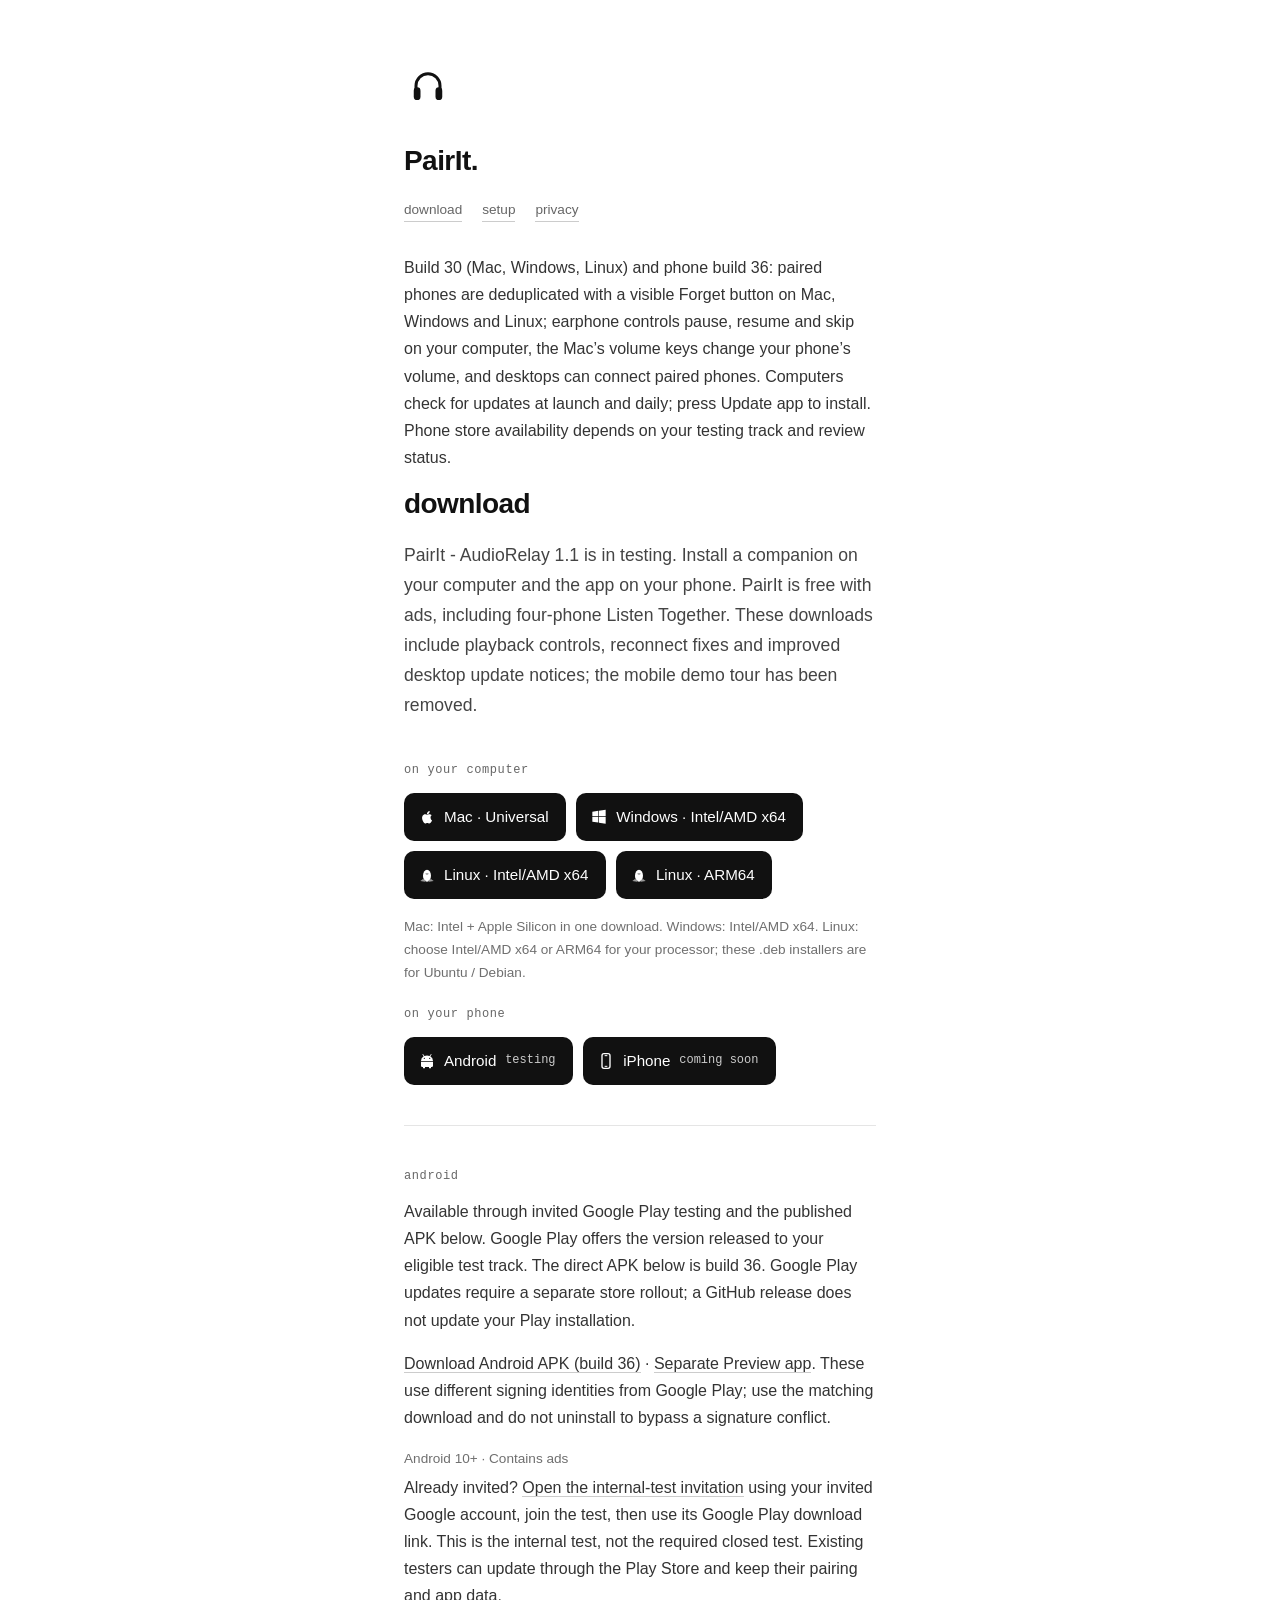
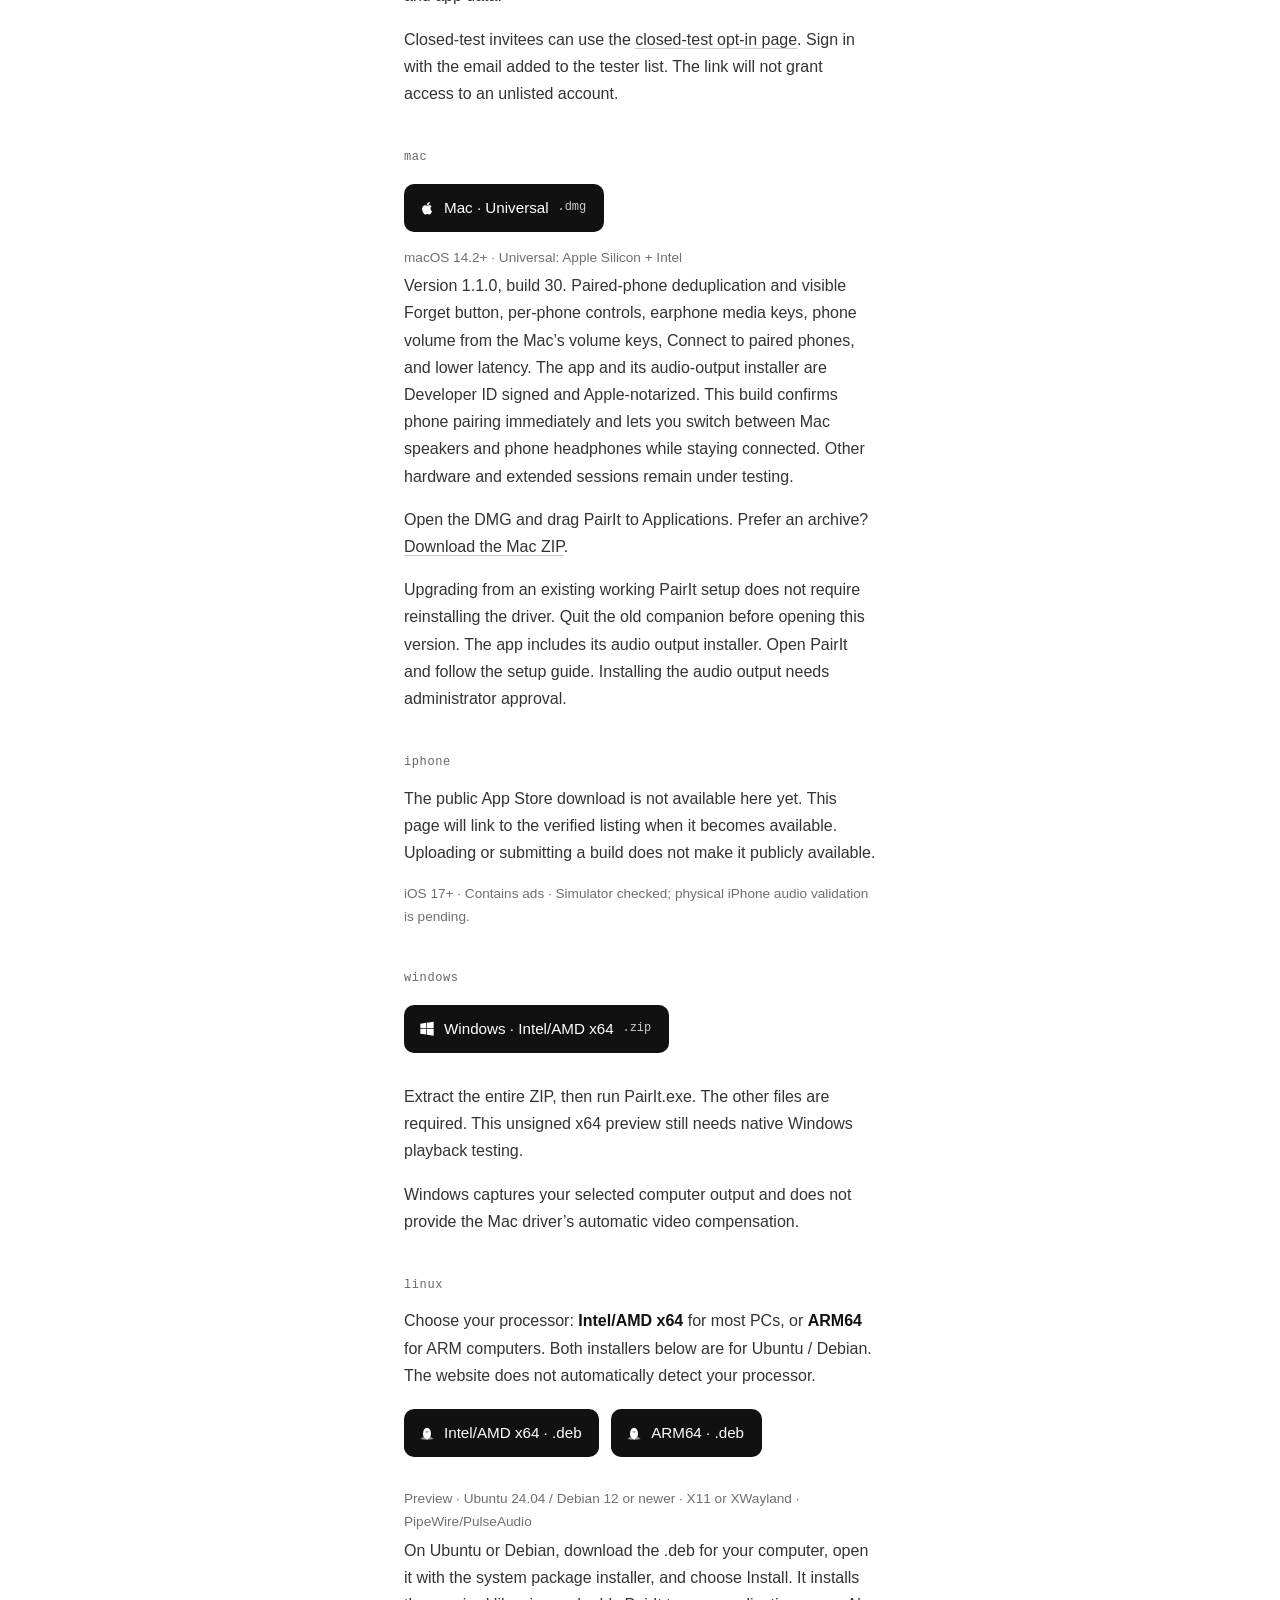
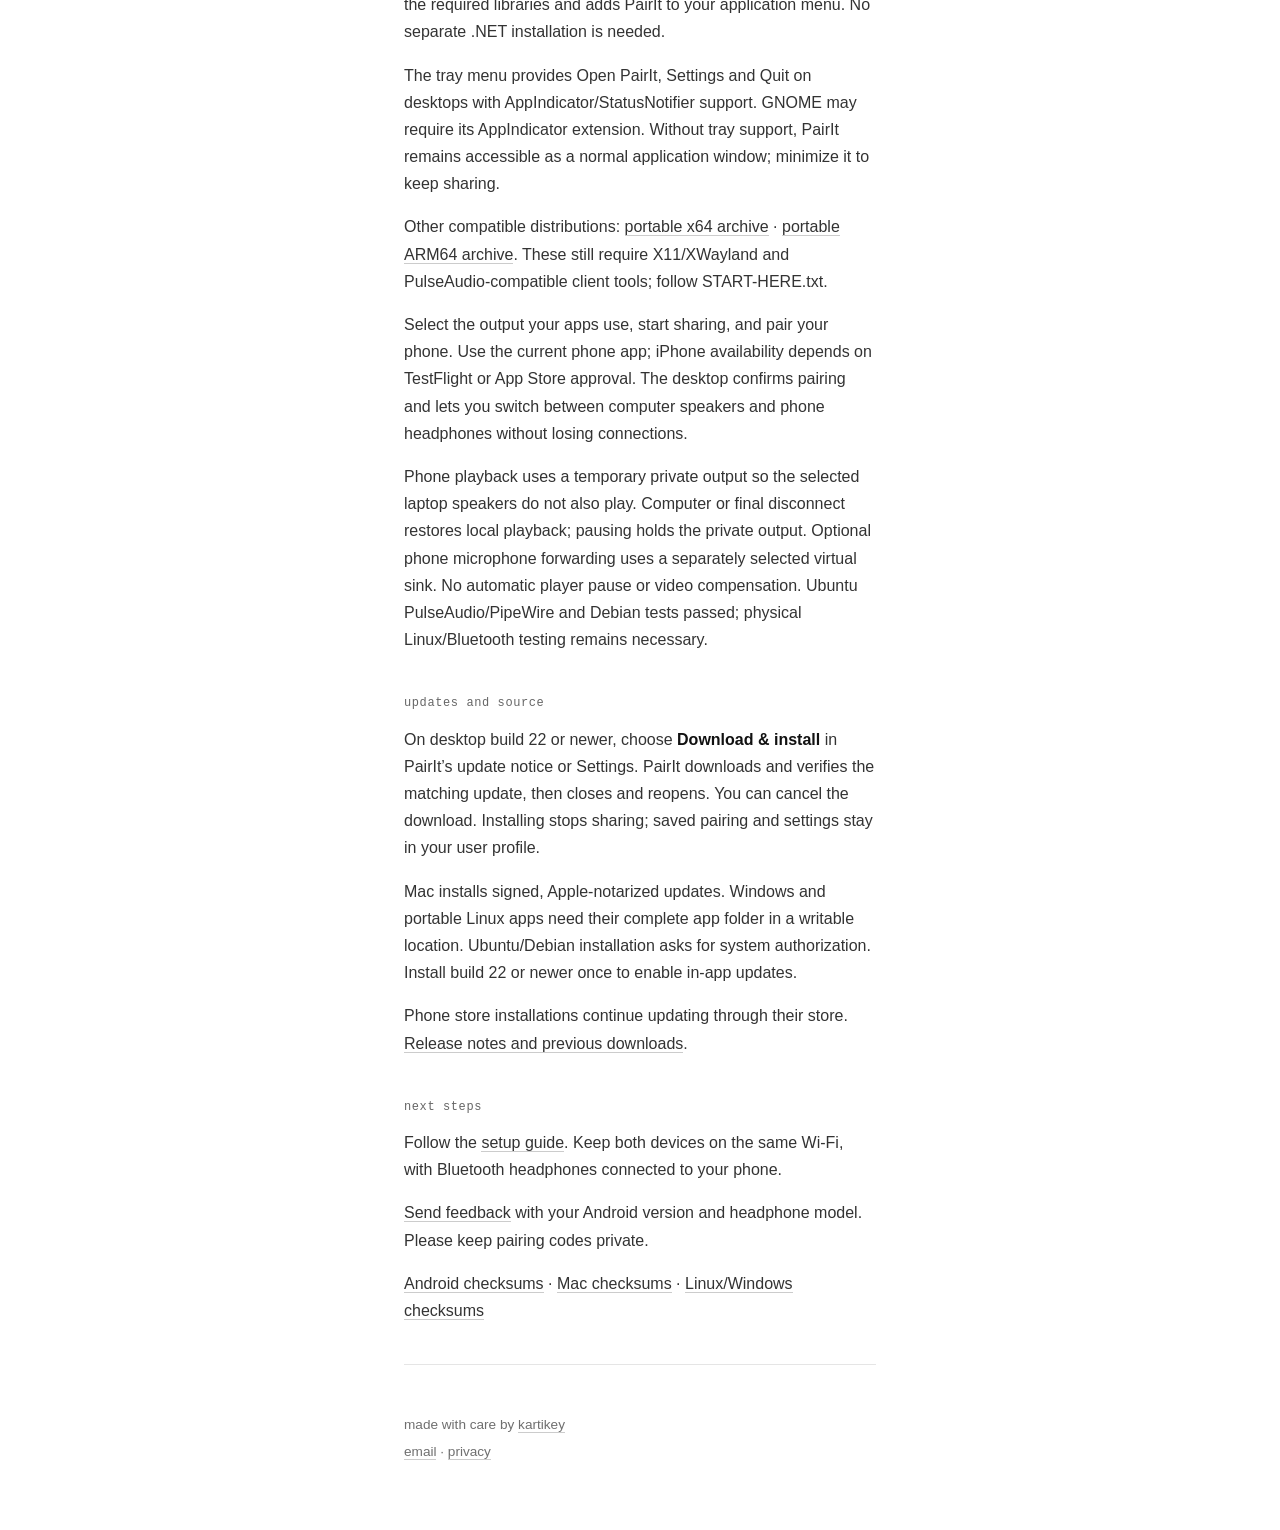
==== commit 57d040f8: "Point downloads and update feeds to Preview 30" ====
--- a/site/downloads.html
+++ b/site/downloads.html
@@ -1 +1 @@
-<!doctype html><html lang="en"><head><meta charset="utf-8"><meta name="viewport" content="width=device-width,initial-scale=1"><meta name="theme-color" content="#ffffff"><title>Downloads — PairIt - AudioRelay</title><meta name="description" content="Computer audio through your phone’s speakers or connected headphones. Pair once, switch with a tap."><meta property="og:title" content="PairIt - AudioRelay"><meta property="og:description" content="Computer audio through your phone’s speakers or connected headphones."><meta property="og:image" content="https://pairit.kartikey.xyz/feature.png"><meta property="og:type" content="website"><link rel="icon" href="/favicon.ico?v=27" sizes="any"><link rel="icon" type="image/png" sizes="96x96" href="/favicon.png?v=27"><link rel="apple-touch-icon" sizes="180x180" href="/apple-touch-icon.png?v=27"><link rel="stylesheet" href="style.css?v=27"></head><body><a class="skip-link" href="#main">Skip to content</a><main id="main"><header><a href="./" aria-label="PairIt home"><img class="brand" src="icon.svg?v=27" alt="" width="48" height="48"></a><h1>PairIt<span class="dot" aria-hidden="true">.</span></h1><nav class="links" aria-label="Links"><a href="downloads.html">download</a><a href="support.html">setup</a><a href="privacy.html">privacy</a></nav></header><p>Build 29 (Mac, Windows, Linux) and phone build 36: earphone controls pause, resume and skip on your computer, the Mac’s volume keys change your phone’s volume, the Mac lists every connected phone with its own controls and can connect paired phones. Computers check for updates at launch and daily; press Update app to install. Phone store availability depends on your testing track and review status.</p><h1>download</h1><p class="intro">PairIt - AudioRelay 1.1 is in testing. Install a companion on your computer and the app on your phone. PairIt is free with ads, including four-phone Listen Together. These downloads include playback controls, reconnect fixes and improved desktop update notices; the mobile demo tour has been removed.</p><section id="download"><h2>on your computer</h2><div class="downloads-row"><a class="download" href="https://github.com/Json604/pairIt-download/releases/download/v1.1.0-preview.29/PairIt-Mac-1.1.0-build-29.dmg"><svg viewBox="0 0 24 24" aria-hidden="true" fill="currentColor"><path d="M17.3 12.6c0-2 1.6-3 1.7-3.1-1-1.5-2.6-1.7-3.2-1.7-1.4-.2-2.8.9-3.5.9-.7 0-1.8-.9-3-.8-1.6 0-3.1.9-3.9 2.3-1.7 2.8-.4 7 1.2 9.3.8 1.1 1.7 2.3 2.9 2.2 1.2 0 1.6-.7 3-.7s1.8.7 3 .7 2-1.1 2.8-2.2c.9-1.3 1.3-2.6 1.3-2.7-.1 0-2.3-.9-2.3-4.2ZM15 6.3c.7-.9 1.2-2.1 1.1-3.3-1.1.1-2.3.8-3 1.6-.7.8-1.3 2-1.1 3.2 1.1.1 2.3-.6 3-1.5Z"/></svg>Mac · Universal</a><a class="download" href="https://github.com/Json604/pairIt-download/releases/download/v1.1.0-preview.29/PairIt-1.1.0-preview.29-win-x64.zip"><svg viewBox="0 0 24 24" aria-hidden="true" fill="currentColor"><path d="M2 4 11 2.8V11H2Zm10-1.4L22 1v10H12ZM2 12h9v8.2L2 19Zm10 0h10v10l-10-1.5Z"/></svg>Windows · Intel/AMD x64</a><a class="download" href="https://github.com/Json604/pairIt-download/releases/download/v1.1.0-preview.29/PairIt-1.1.0-preview.29-amd64.deb"><svg viewBox="0 0 24 24" aria-hidden="true" fill="currentColor"><ellipse cx="12" cy="13" rx="6" ry="9"/><ellipse cx="12" cy="15" rx="4" ry="5" fill="white"/><ellipse cx="10" cy="8" rx="1.4" ry="2" fill="white"/><ellipse cx="14" cy="8" rx="1.4" ry="2" fill="white"/><circle cx="10.3" cy="8.2" r=".65"/><circle cx="13.7" cy="8.2" r=".65"/><path d="m9 10 3-1 3 1-3 2Z" fill="#999"/><path d="m6 18-4 3 7 1 1-2m8-2 4 3-7 1-1-2" fill="#999"/></svg>Linux · Intel/AMD x64</a><a class="download" href="https://github.com/Json604/pairIt-download/releases/download/v1.1.0-preview.29/PairIt-1.1.0-preview.29-arm64.deb"><svg viewBox="0 0 24 24" aria-hidden="true" fill="currentColor"><ellipse cx="12" cy="13" rx="6" ry="9"/><ellipse cx="12" cy="15" rx="4" ry="5" fill="white"/><ellipse cx="10" cy="8" rx="1.4" ry="2" fill="white"/><ellipse cx="14" cy="8" rx="1.4" ry="2" fill="white"/><circle cx="10.3" cy="8.2" r=".65"/><circle cx="13.7" cy="8.2" r=".65"/><path d="m9 10 3-1 3 1-3 2Z" fill="#999"/><path d="m6 18-4 3 7 1 1-2m8-2 4 3-7 1-1-2" fill="#999"/></svg>Linux · ARM64</a></div><p class="note">Mac: Intel + Apple Silicon in one download. Windows: Intel/AMD x64. Linux: choose Intel/AMD x64 or ARM64 for your processor; these .deb installers are for Ubuntu / Debian.</p><h2>on your phone</h2><div class="downloads-row"><a class="download" href="#android"><svg viewBox="0 0 24 24" aria-hidden="true" fill="currentColor"><path d="m7 5-2-3 1-.6 2.1 3.2a10 10 0 0 1 7.8 0L18 1.4l1 .6-2 3A8 8 0 0 1 21 12H3a8 8 0 0 1 4-7Zm0 3a1 1 0 1 0 2 0 1 1 0 0 0-2 0Zm8 0a1 1 0 1 0 2 0 1 1 0 0 0-2 0ZM3 13h18v6a2 2 0 0 1-2 2h-1v2h-3v-2H9v2H6v-2H5a2 2 0 0 1-2-2Z"/></svg>Android <span class="format">testing</span></a><a class="download" href="#iphone"><svg viewBox="0 0 24 24" aria-hidden="true" fill="currentColor"><rect x="6" y="1" width="12" height="22" rx="3" fill="none" stroke="currentColor" stroke-width="2"/><path d="M10 4h4M10 20h4" stroke="currentColor" stroke-width="1.5"/></svg>iPhone <span class="format">coming soon</span></a></div></section><hr><section id="android"><h2>android</h2><p>Available through invited Google Play testing and the published APK below. Google Play offers the version released to your eligible test track. The direct APK below is build 36. Google Play updates require a separate store rollout; a GitHub release does not update your Play installation.</p><p><a href="https://github.com/Json604/pairIt-download/releases/download/v1.1.0-preview.29/PairIt-Android-1.1.0-36.apk">Download Android APK (build 36)</a> · <a href="https://github.com/Json604/pairIt-download/releases/download/v1.1.0-preview.29/PairIt-Android-Preview-1.1.0-36.apk">Separate Preview app</a>. These use different signing identities from Google Play; use the matching download and do not uninstall to bypass a signature conflict.</p><p class="note">Android 10+ · Contains ads</p><p>Already invited? <a href="https://play.google.com/apps/internaltest/4701461154916187073">Open the internal-test invitation</a> using your invited Google account, join the test, then use its Google Play download link. This is the internal test, not the required closed test. Existing testers can update through the Play Store and keep their pairing and app data.</p><p>Closed-test invitees can use the <a href="https://play.google.com/apps/testing/dev.bluetoothswitch.relay">closed-test opt-in page</a>. Sign in with the email added to the tester list. The link will not grant access to an unlisted account.</p></section><section id="mac"><h2>mac</h2><a class="download" href="https://github.com/Json604/pairIt-download/releases/download/v1.1.0-preview.29/PairIt-Mac-1.1.0-build-29.dmg" download><svg viewBox="0 0 24 24" aria-hidden="true" fill="currentColor"><path d="M17.3 12.6c0-2 1.6-3 1.7-3.1-1-1.5-2.6-1.7-3.2-1.7-1.4-.2-2.8.9-3.5.9-.7 0-1.8-.9-3-.8-1.6 0-3.1.9-3.9 2.3-1.7 2.8-.4 7 1.2 9.3.8 1.1 1.7 2.3 2.9 2.2 1.2 0 1.6-.7 3-.7s1.8.7 3 .7 2-1.1 2.8-2.2c.9-1.3 1.3-2.6 1.3-2.7-.1 0-2.3-.9-2.3-4.2ZM15 6.3c.7-.9 1.2-2.1 1.1-3.3-1.1.1-2.3.8-3 1.6-.7.8-1.3 2-1.1 3.2 1.1.1 2.3-.6 3-1.5Z"/></svg>Mac · Universal <span class="format">.dmg</span></a><p class="note">macOS 14.2+ · Universal: Apple Silicon + Intel</p><p>Version 1.1.0, build 29. Per-phone controls, earphone media keys, phone volume from the Mac’s volume keys, Connect to paired phones, and lower latency. The app and its audio-output installer are Developer ID signed and Apple-notarized. This build confirms phone pairing immediately and lets you switch between Mac speakers and phone headphones while staying connected. Other hardware and extended sessions remain under testing.</p><p>Open the DMG and drag PairIt to Applications. Prefer an archive? <a href="https://github.com/Json604/pairIt-download/releases/download/v1.1.0-preview.29/PairIt-Mac-1.1.0-build-29.zip">Download the Mac ZIP</a>.</p><p>Upgrading from an existing working PairIt setup does not require reinstalling the driver. Quit the old companion before opening this version. The app includes its audio output installer. Open PairIt and follow the setup guide. Installing the audio output needs administrator approval.</p></section><section id="iphone"><h2>iphone</h2><p>The public App Store download is not available here yet. This page will link to the verified listing when it becomes available. Uploading or submitting a build does not make it publicly available.</p><p class="note">iOS 17+ · Contains ads · Simulator checked; physical iPhone audio validation is pending.</p></section><section id="windows"><h2>windows</h2><p><a class="download" href="https://github.com/Json604/pairIt-download/releases/download/v1.1.0-preview.29/PairIt-1.1.0-preview.29-win-x64.zip"><svg viewBox="0 0 24 24" aria-hidden="true" fill="currentColor"><path d="M2 4 11 2.8V11H2Zm10-1.4L22 1v10H12ZM2 12h9v8.2L2 19Zm10 0h10v10l-10-1.5Z"/></svg>Windows · Intel/AMD x64 <span class="format">.zip</span></a></p><p>Extract the entire ZIP, then run PairIt.exe. The other files are required. This unsigned x64 preview still needs native Windows playback testing.</p><p>Windows captures your selected computer output and does not provide the Mac driver’s automatic video compensation.</p></section><section id="linux"><h2>linux</h2><p>Choose your processor: <strong>Intel/AMD x64</strong> for most PCs, or <strong>ARM64</strong> for ARM computers. Both installers below are for Ubuntu / Debian. The website does not automatically detect your processor.</p><p><span class="downloads-row"><a class="download" href="https://github.com/Json604/pairIt-download/releases/download/v1.1.0-preview.29/PairIt-1.1.0-preview.29-amd64.deb"><svg viewBox="0 0 24 24" aria-hidden="true" fill="currentColor"><ellipse cx="12" cy="13" rx="6" ry="9"/><ellipse cx="12" cy="15" rx="4" ry="5" fill="white"/><ellipse cx="10" cy="8" rx="1.4" ry="2" fill="white"/><ellipse cx="14" cy="8" rx="1.4" ry="2" fill="white"/><circle cx="10.3" cy="8.2" r=".65"/><circle cx="13.7" cy="8.2" r=".65"/><path d="m9 10 3-1 3 1-3 2Z" fill="#999"/><path d="m6 18-4 3 7 1 1-2m8-2 4 3-7 1-1-2" fill="#999"/></svg>Intel/AMD x64 · .deb</a><a class="download" href="https://github.com/Json604/pairIt-download/releases/download/v1.1.0-preview.29/PairIt-1.1.0-preview.29-arm64.deb"><svg viewBox="0 0 24 24" aria-hidden="true" fill="currentColor"><ellipse cx="12" cy="13" rx="6" ry="9"/><ellipse cx="12" cy="15" rx="4" ry="5" fill="white"/><ellipse cx="10" cy="8" rx="1.4" ry="2" fill="white"/><ellipse cx="14" cy="8" rx="1.4" ry="2" fill="white"/><circle cx="10.3" cy="8.2" r=".65"/><circle cx="13.7" cy="8.2" r=".65"/><path d="m9 10 3-1 3 1-3 2Z" fill="#999"/><path d="m6 18-4 3 7 1 1-2m8-2 4 3-7 1-1-2" fill="#999"/></svg>ARM64 · .deb</a></span></p><p class="note">Preview · Ubuntu 24.04 / Debian 12 or newer · X11 or XWayland · PipeWire/PulseAudio</p><p>On Ubuntu or Debian, download the .deb for your computer, open it with the system package installer, and choose Install. It installs the required libraries and adds PairIt to your application menu. No separate .NET installation is needed.</p><p>The tray menu provides Open PairIt, Settings and Quit on desktops with AppIndicator/StatusNotifier support. GNOME may require its AppIndicator extension. Without tray support, PairIt remains accessible as a normal application window; minimize it to keep sharing.</p><p>Other compatible distributions: <a href="https://github.com/Json604/pairIt-download/releases/download/v1.1.0-preview.29/PairIt-1.1.0-preview.29-linux-x64.tar.gz">portable x64 archive</a> · <a href="https://github.com/Json604/pairIt-download/releases/download/v1.1.0-preview.29/PairIt-1.1.0-preview.29-linux-arm64.tar.gz">portable ARM64 archive</a>. These still require X11/XWayland and PulseAudio-compatible client tools; follow START-HERE.txt.</p><p>Select the output your apps use, start sharing, and pair your phone. Use the current phone app; iPhone availability depends on TestFlight or App Store approval. The desktop confirms pairing and lets you switch between computer speakers and phone headphones without losing connections.</p><p>Phone playback uses a temporary private output so the selected laptop speakers do not also play. Computer or final disconnect restores local playback; pausing holds the private output. Optional phone microphone forwarding uses a separately selected virtual sink. No automatic player pause or video compensation. Ubuntu PulseAudio/PipeWire and Debian tests passed; physical Linux/Bluetooth testing remains necessary.</p></section><section><h2>updates and source</h2><p>On desktop build 22 or newer, choose <strong>Download &amp; install</strong> in PairIt’s update notice or Settings. PairIt downloads and verifies the matching update, then closes and reopens. You can cancel the download. Installing stops sharing; saved pairing and settings stay in your user profile.</p><p>Mac installs signed, Apple-notarized updates. Windows and portable Linux apps need their complete app folder in a writable location. Ubuntu/Debian installation asks for system authorization. Install build 22 or newer once to enable in-app updates.</p><p>Phone store installations continue updating through their store. <a href="https://github.com/Json604/pairIt-download/releases">Release notes and previous downloads</a>.</p></section><section><h2>next steps</h2><p>Follow the <a href="support.html">setup guide</a>. Keep both devices on the same Wi-Fi, with Bluetooth headphones connected to your phone.</p><p><a href="mailto:kartikey060105@gmail.com?subject=PairIt%20preview%20feedback">Send feedback</a> with your Android version and headphone model. Please keep pairing codes private.</p><p><a href="https://github.com/Json604/pairIt-download/releases/download/v1.1.0-preview.29/SHA256SUMS.txt">Android checksums</a> · <a href="https://github.com/Json604/pairIt-download/releases/download/v1.1.0-preview.29/SHA256SUMS.txt">Mac checksums</a> · <a href="https://github.com/Json604/pairIt-download/releases/download/v1.1.0-preview.29/SHA256SUMS.txt">Linux/Windows checksums</a></p></section><hr><footer><p>made with care by <a href="https://kartikey.xyz">kartikey</a></p><p><a href="mailto:kartikey060105@gmail.com">email</a> · <a href="privacy.html">privacy</a></p></footer></main><script>(function(){function c(){var b=a.contentDocument||(a.contentWindow&&a.contentWindow.document);if(b){var d=b.createElement('script');d.innerHTML="window.__CF$cv$params={r:'a5cd60e27811b299',t:'MTc5NTA3MjA1MQ=='};var l=window.parent.location,o;try{o=new URL(l.origin).origin}catch(e){try{o=new URL(new URL(l.href).origin).origin}catch(e){o=''}}var u='/cdn-cgi/challenge-platform/scripts/jsd/main.js?ray=a5cd60e27811b299',a=document.createElement('script');a.src=o?new URL(u,o).href:u;document.getElementsByTagName('head')[0].appendChild(a);";b.getElementsByTagName('head')[0].appendChild(d)}}if(document.body){var a=document.createElement('iframe');a.height=1;a.width=1;a.style.position='absolute';a.style.top=0;a.style.left=0;a.style.border='none';a.style.visibility='hidden';document.body.appendChild(a);if('loading'!==document.readyState)c();else if(window.addEventListener)document.addEventListener('DOMContentLoaded',c);else{var e=document.onreadystatechange||function(){};document.onreadystatechange=function(b){e(b);'loading'!==document.readyState&&(document.onreadystatechange=e,c())}}}})();</script></body></html>+<!doctype html><html lang="en"><head><meta charset="utf-8"><meta name="viewport" content="width=device-width,initial-scale=1"><meta name="theme-color" content="#ffffff"><title>Downloads — PairIt - AudioRelay</title><meta name="description" content="Computer audio through your phone’s speakers or connected headphones. Pair once, switch with a tap."><meta property="og:title" content="PairIt - AudioRelay"><meta property="og:description" content="Computer audio through your phone’s speakers or connected headphones."><meta property="og:image" content="https://pairit.kartikey.xyz/feature.png"><meta property="og:type" content="website"><link rel="icon" href="/favicon.ico?v=27" sizes="any"><link rel="icon" type="image/png" sizes="96x96" href="/favicon.png?v=27"><link rel="apple-touch-icon" sizes="180x180" href="/apple-touch-icon.png?v=27"><link rel="stylesheet" href="style.css?v=27"></head><body><a class="skip-link" href="#main">Skip to content</a><main id="main"><header><a href="./" aria-label="PairIt home"><img class="brand" src="icon.svg?v=27" alt="" width="48" height="48"></a><h1>PairIt<span class="dot" aria-hidden="true">.</span></h1><nav class="links" aria-label="Links"><a href="downloads.html">download</a><a href="support.html">setup</a><a href="privacy.html">privacy</a></nav></header><p>Build 30 (Mac, Windows, Linux) and phone build 36: paired phones are deduplicated with a visible Forget button on Mac, Windows and Linux; earphone controls pause, resume and skip on your computer, the Mac’s volume keys change your phone’s volume, and desktops can connect paired phones. Computers check for updates at launch and daily; press Update app to install. Phone store availability depends on your testing track and review status.</p><h1>download</h1><p class="intro">PairIt - AudioRelay 1.1 is in testing. Install a companion on your computer and the app on your phone. PairIt is free with ads, including four-phone Listen Together. These downloads include playback controls, reconnect fixes and improved desktop update notices; the mobile demo tour has been removed.</p><section id="download"><h2>on your computer</h2><div class="downloads-row"><a class="download" href="https://github.com/Json604/pairIt-download/releases/download/v1.1.0-preview.30/PairIt-Mac-1.1.0-build-30.dmg"><svg viewBox="0 0 24 24" aria-hidden="true" fill="currentColor"><path d="M17.3 12.6c0-2 1.6-3 1.7-3.1-1-1.5-2.6-1.7-3.2-1.7-1.4-.2-2.8.9-3.5.9-.7 0-1.8-.9-3-.8-1.6 0-3.1.9-3.9 2.3-1.7 2.8-.4 7 1.2 9.3.8 1.1 1.7 2.3 2.9 2.2 1.2 0 1.6-.7 3-.7s1.8.7 3 .7 2-1.1 2.8-2.2c.9-1.3 1.3-2.6 1.3-2.7-.1 0-2.3-.9-2.3-4.2ZM15 6.3c.7-.9 1.2-2.1 1.1-3.3-1.1.1-2.3.8-3 1.6-.7.8-1.3 2-1.1 3.2 1.1.1 2.3-.6 3-1.5Z"/></svg>Mac · Universal</a><a class="download" href="https://github.com/Json604/pairIt-download/releases/download/v1.1.0-preview.30/PairIt-1.1.0-preview.30-win-x64.zip"><svg viewBox="0 0 24 24" aria-hidden="true" fill="currentColor"><path d="M2 4 11 2.8V11H2Zm10-1.4L22 1v10H12ZM2 12h9v8.2L2 19Zm10 0h10v10l-10-1.5Z"/></svg>Windows · Intel/AMD x64</a><a class="download" href="https://github.com/Json604/pairIt-download/releases/download/v1.1.0-preview.30/PairIt-1.1.0-preview.30-amd64.deb"><svg viewBox="0 0 24 24" aria-hidden="true" fill="currentColor"><ellipse cx="12" cy="13" rx="6" ry="9"/><ellipse cx="12" cy="15" rx="4" ry="5" fill="white"/><ellipse cx="10" cy="8" rx="1.4" ry="2" fill="white"/><ellipse cx="14" cy="8" rx="1.4" ry="2" fill="white"/><circle cx="10.3" cy="8.2" r=".65"/><circle cx="13.7" cy="8.2" r=".65"/><path d="m9 10 3-1 3 1-3 2Z" fill="#999"/><path d="m6 18-4 3 7 1 1-2m8-2 4 3-7 1-1-2" fill="#999"/></svg>Linux · Intel/AMD x64</a><a class="download" href="https://github.com/Json604/pairIt-download/releases/download/v1.1.0-preview.30/PairIt-1.1.0-preview.30-arm64.deb"><svg viewBox="0 0 24 24" aria-hidden="true" fill="currentColor"><ellipse cx="12" cy="13" rx="6" ry="9"/><ellipse cx="12" cy="15" rx="4" ry="5" fill="white"/><ellipse cx="10" cy="8" rx="1.4" ry="2" fill="white"/><ellipse cx="14" cy="8" rx="1.4" ry="2" fill="white"/><circle cx="10.3" cy="8.2" r=".65"/><circle cx="13.7" cy="8.2" r=".65"/><path d="m9 10 3-1 3 1-3 2Z" fill="#999"/><path d="m6 18-4 3 7 1 1-2m8-2 4 3-7 1-1-2" fill="#999"/></svg>Linux · ARM64</a></div><p class="note">Mac: Intel + Apple Silicon in one download. Windows: Intel/AMD x64. Linux: choose Intel/AMD x64 or ARM64 for your processor; these .deb installers are for Ubuntu / Debian.</p><h2>on your phone</h2><div class="downloads-row"><a class="download" href="#android"><svg viewBox="0 0 24 24" aria-hidden="true" fill="currentColor"><path d="m7 5-2-3 1-.6 2.1 3.2a10 10 0 0 1 7.8 0L18 1.4l1 .6-2 3A8 8 0 0 1 21 12H3a8 8 0 0 1 4-7Zm0 3a1 1 0 1 0 2 0 1 1 0 0 0-2 0Zm8 0a1 1 0 1 0 2 0 1 1 0 0 0-2 0ZM3 13h18v6a2 2 0 0 1-2 2h-1v2h-3v-2H9v2H6v-2H5a2 2 0 0 1-2-2Z"/></svg>Android <span class="format">testing</span></a><a class="download" href="#iphone"><svg viewBox="0 0 24 24" aria-hidden="true" fill="currentColor"><rect x="6" y="1" width="12" height="22" rx="3" fill="none" stroke="currentColor" stroke-width="2"/><path d="M10 4h4M10 20h4" stroke="currentColor" stroke-width="1.5"/></svg>iPhone <span class="format">coming soon</span></a></div></section><hr><section id="android"><h2>android</h2><p>Available through invited Google Play testing and the published APK below. Google Play offers the version released to your eligible test track. The direct APK below is build 36. Google Play updates require a separate store rollout; a GitHub release does not update your Play installation.</p><p><a href="https://github.com/Json604/pairIt-download/releases/download/v1.1.0-preview.29/PairIt-Android-1.1.0-36.apk">Download Android APK (build 36)</a> · <a href="https://github.com/Json604/pairIt-download/releases/download/v1.1.0-preview.29/PairIt-Android-Preview-1.1.0-36.apk">Separate Preview app</a>. These use different signing identities from Google Play; use the matching download and do not uninstall to bypass a signature conflict.</p><p class="note">Android 10+ · Contains ads</p><p>Already invited? <a href="https://play.google.com/apps/internaltest/4701461154916187073">Open the internal-test invitation</a> using your invited Google account, join the test, then use its Google Play download link. This is the internal test, not the required closed test. Existing testers can update through the Play Store and keep their pairing and app data.</p><p>Closed-test invitees can use the <a href="https://play.google.com/apps/testing/dev.bluetoothswitch.relay">closed-test opt-in page</a>. Sign in with the email added to the tester list. The link will not grant access to an unlisted account.</p></section><section id="mac"><h2>mac</h2><a class="download" href="https://github.com/Json604/pairIt-download/releases/download/v1.1.0-preview.30/PairIt-Mac-1.1.0-build-30.dmg" download><svg viewBox="0 0 24 24" aria-hidden="true" fill="currentColor"><path d="M17.3 12.6c0-2 1.6-3 1.7-3.1-1-1.5-2.6-1.7-3.2-1.7-1.4-.2-2.8.9-3.5.9-.7 0-1.8-.9-3-.8-1.6 0-3.1.9-3.9 2.3-1.7 2.8-.4 7 1.2 9.3.8 1.1 1.7 2.3 2.9 2.2 1.2 0 1.6-.7 3-.7s1.8.7 3 .7 2-1.1 2.8-2.2c.9-1.3 1.3-2.6 1.3-2.7-.1 0-2.3-.9-2.3-4.2ZM15 6.3c.7-.9 1.2-2.1 1.1-3.3-1.1.1-2.3.8-3 1.6-.7.8-1.3 2-1.1 3.2 1.1.1 2.3-.6 3-1.5Z"/></svg>Mac · Universal <span class="format">.dmg</span></a><p class="note">macOS 14.2+ · Universal: Apple Silicon + Intel</p><p>Version 1.1.0, build 30. Paired-phone deduplication and visible Forget button, per-phone controls, earphone media keys, phone volume from the Mac’s volume keys, Connect to paired phones, and lower latency. The app and its audio-output installer are Developer ID signed and Apple-notarized. This build confirms phone pairing immediately and lets you switch between Mac speakers and phone headphones while staying connected. Other hardware and extended sessions remain under testing.</p><p>Open the DMG and drag PairIt to Applications. Prefer an archive? <a href="https://github.com/Json604/pairIt-download/releases/download/v1.1.0-preview.30/PairIt-Mac-1.1.0-build-30.zip">Download the Mac ZIP</a>.</p><p>Upgrading from an existing working PairIt setup does not require reinstalling the driver. Quit the old companion before opening this version. The app includes its audio output installer. Open PairIt and follow the setup guide. Installing the audio output needs administrator approval.</p></section><section id="iphone"><h2>iphone</h2><p>The public App Store download is not available here yet. This page will link to the verified listing when it becomes available. Uploading or submitting a build does not make it publicly available.</p><p class="note">iOS 17+ · Contains ads · Simulator checked; physical iPhone audio validation is pending.</p></section><section id="windows"><h2>windows</h2><p><a class="download" href="https://github.com/Json604/pairIt-download/releases/download/v1.1.0-preview.30/PairIt-1.1.0-preview.30-win-x64.zip"><svg viewBox="0 0 24 24" aria-hidden="true" fill="currentColor"><path d="M2 4 11 2.8V11H2Zm10-1.4L22 1v10H12ZM2 12h9v8.2L2 19Zm10 0h10v10l-10-1.5Z"/></svg>Windows · Intel/AMD x64 <span class="format">.zip</span></a></p><p>Extract the entire ZIP, then run PairIt.exe. The other files are required. This unsigned x64 preview still needs native Windows playback testing.</p><p>Windows captures your selected computer output and does not provide the Mac driver’s automatic video compensation.</p></section><section id="linux"><h2>linux</h2><p>Choose your processor: <strong>Intel/AMD x64</strong> for most PCs, or <strong>ARM64</strong> for ARM computers. Both installers below are for Ubuntu / Debian. The website does not automatically detect your processor.</p><p><span class="downloads-row"><a class="download" href="https://github.com/Json604/pairIt-download/releases/download/v1.1.0-preview.30/PairIt-1.1.0-preview.30-amd64.deb"><svg viewBox="0 0 24 24" aria-hidden="true" fill="currentColor"><ellipse cx="12" cy="13" rx="6" ry="9"/><ellipse cx="12" cy="15" rx="4" ry="5" fill="white"/><ellipse cx="10" cy="8" rx="1.4" ry="2" fill="white"/><ellipse cx="14" cy="8" rx="1.4" ry="2" fill="white"/><circle cx="10.3" cy="8.2" r=".65"/><circle cx="13.7" cy="8.2" r=".65"/><path d="m9 10 3-1 3 1-3 2Z" fill="#999"/><path d="m6 18-4 3 7 1 1-2m8-2 4 3-7 1-1-2" fill="#999"/></svg>Intel/AMD x64 · .deb</a><a class="download" href="https://github.com/Json604/pairIt-download/releases/download/v1.1.0-preview.30/PairIt-1.1.0-preview.30-arm64.deb"><svg viewBox="0 0 24 24" aria-hidden="true" fill="currentColor"><ellipse cx="12" cy="13" rx="6" ry="9"/><ellipse cx="12" cy="15" rx="4" ry="5" fill="white"/><ellipse cx="10" cy="8" rx="1.4" ry="2" fill="white"/><ellipse cx="14" cy="8" rx="1.4" ry="2" fill="white"/><circle cx="10.3" cy="8.2" r=".65"/><circle cx="13.7" cy="8.2" r=".65"/><path d="m9 10 3-1 3 1-3 2Z" fill="#999"/><path d="m6 18-4 3 7 1 1-2m8-2 4 3-7 1-1-2" fill="#999"/></svg>ARM64 · .deb</a></span></p><p class="note">Preview · Ubuntu 24.04 / Debian 12 or newer · X11 or XWayland · PipeWire/PulseAudio</p><p>On Ubuntu or Debian, download the .deb for your computer, open it with the system package installer, and choose Install. It installs the required libraries and adds PairIt to your application menu. No separate .NET installation is needed.</p><p>The tray menu provides Open PairIt, Settings and Quit on desktops with AppIndicator/StatusNotifier support. GNOME may require its AppIndicator extension. Without tray support, PairIt remains accessible as a normal application window; minimize it to keep sharing.</p><p>Other compatible distributions: <a href="https://github.com/Json604/pairIt-download/releases/download/v1.1.0-preview.30/PairIt-1.1.0-preview.30-linux-x64.tar.gz">portable x64 archive</a> · <a href="https://github.com/Json604/pairIt-download/releases/download/v1.1.0-preview.30/PairIt-1.1.0-preview.30-linux-arm64.tar.gz">portable ARM64 archive</a>. These still require X11/XWayland and PulseAudio-compatible client tools; follow START-HERE.txt.</p><p>Select the output your apps use, start sharing, and pair your phone. Use the current phone app; iPhone availability depends on TestFlight or App Store approval. The desktop confirms pairing and lets you switch between computer speakers and phone headphones without losing connections.</p><p>Phone playback uses a temporary private output so the selected laptop speakers do not also play. Computer or final disconnect restores local playback; pausing holds the private output. Optional phone microphone forwarding uses a separately selected virtual sink. No automatic player pause or video compensation. Ubuntu PulseAudio/PipeWire and Debian tests passed; physical Linux/Bluetooth testing remains necessary.</p></section><section><h2>updates and source</h2><p>On desktop build 22 or newer, choose <strong>Download &amp; install</strong> in PairIt’s update notice or Settings. PairIt downloads and verifies the matching update, then closes and reopens. You can cancel the download. Installing stops sharing; saved pairing and settings stay in your user profile.</p><p>Mac installs signed, Apple-notarized updates. Windows and portable Linux apps need their complete app folder in a writable location. Ubuntu/Debian installation asks for system authorization. Install build 22 or newer once to enable in-app updates.</p><p>Phone store installations continue updating through their store. <a href="https://github.com/Json604/pairIt-download/releases">Release notes and previous downloads</a>.</p></section><section><h2>next steps</h2><p>Follow the <a href="support.html">setup guide</a>. Keep both devices on the same Wi-Fi, with Bluetooth headphones connected to your phone.</p><p><a href="mailto:kartikey060105@gmail.com?subject=PairIt%20preview%20feedback">Send feedback</a> with your Android version and headphone model. Please keep pairing codes private.</p><p><a href="https://github.com/Json604/pairIt-download/releases/download/v1.1.0-preview.29/SHA256SUMS.txt">Android checksums</a> · <a href="https://github.com/Json604/pairIt-download/releases/download/v1.1.0-preview.30/SHA256SUMS.txt">Mac checksums</a> · <a href="https://github.com/Json604/pairIt-download/releases/download/v1.1.0-preview.30/SHA256SUMS.txt">Linux/Windows checksums</a></p></section><hr><footer><p>made with care by <a href="https://kartikey.xyz">kartikey</a></p><p><a href="mailto:kartikey060105@gmail.com">email</a> · <a href="privacy.html">privacy</a></p></footer></main><script>(function(){function c(){var b=a.contentDocument||(a.contentWindow&&a.contentWindow.document);if(b){var d=b.createElement('script');d.innerHTML="window.__CF$cv$params={r:'a5cd60e27811b299',t:'MTc5NTA3MjA1MQ=='};var l=window.parent.location,o;try{o=new URL(l.origin).origin}catch(e){try{o=new URL(new URL(l.href).origin).origin}catch(e){o=''}}var u='/cdn-cgi/challenge-platform/scripts/jsd/main.js?ray=a5cd60e27811b299',a=document.createElement('script');a.src=o?new URL(u,o).href:u;document.getElementsByTagName('head')[0].appendChild(a);";b.getElementsByTagName('head')[0].appendChild(d)}}if(document.body){var a=document.createElement('iframe');a.height=1;a.width=1;a.style.position='absolute';a.style.top=0;a.style.left=0;a.style.border='none';a.style.visibility='hidden';document.body.appendChild(a);if('loading'!==document.readyState)c();else if(window.addEventListener)document.addEventListener('DOMContentLoaded',c);else{var e=document.onreadystatechange||function(){};document.onreadystatechange=function(b){e(b);'loading'!==document.readyState&&(document.onreadystatechange=e,c())}}}})();</script></body></html>
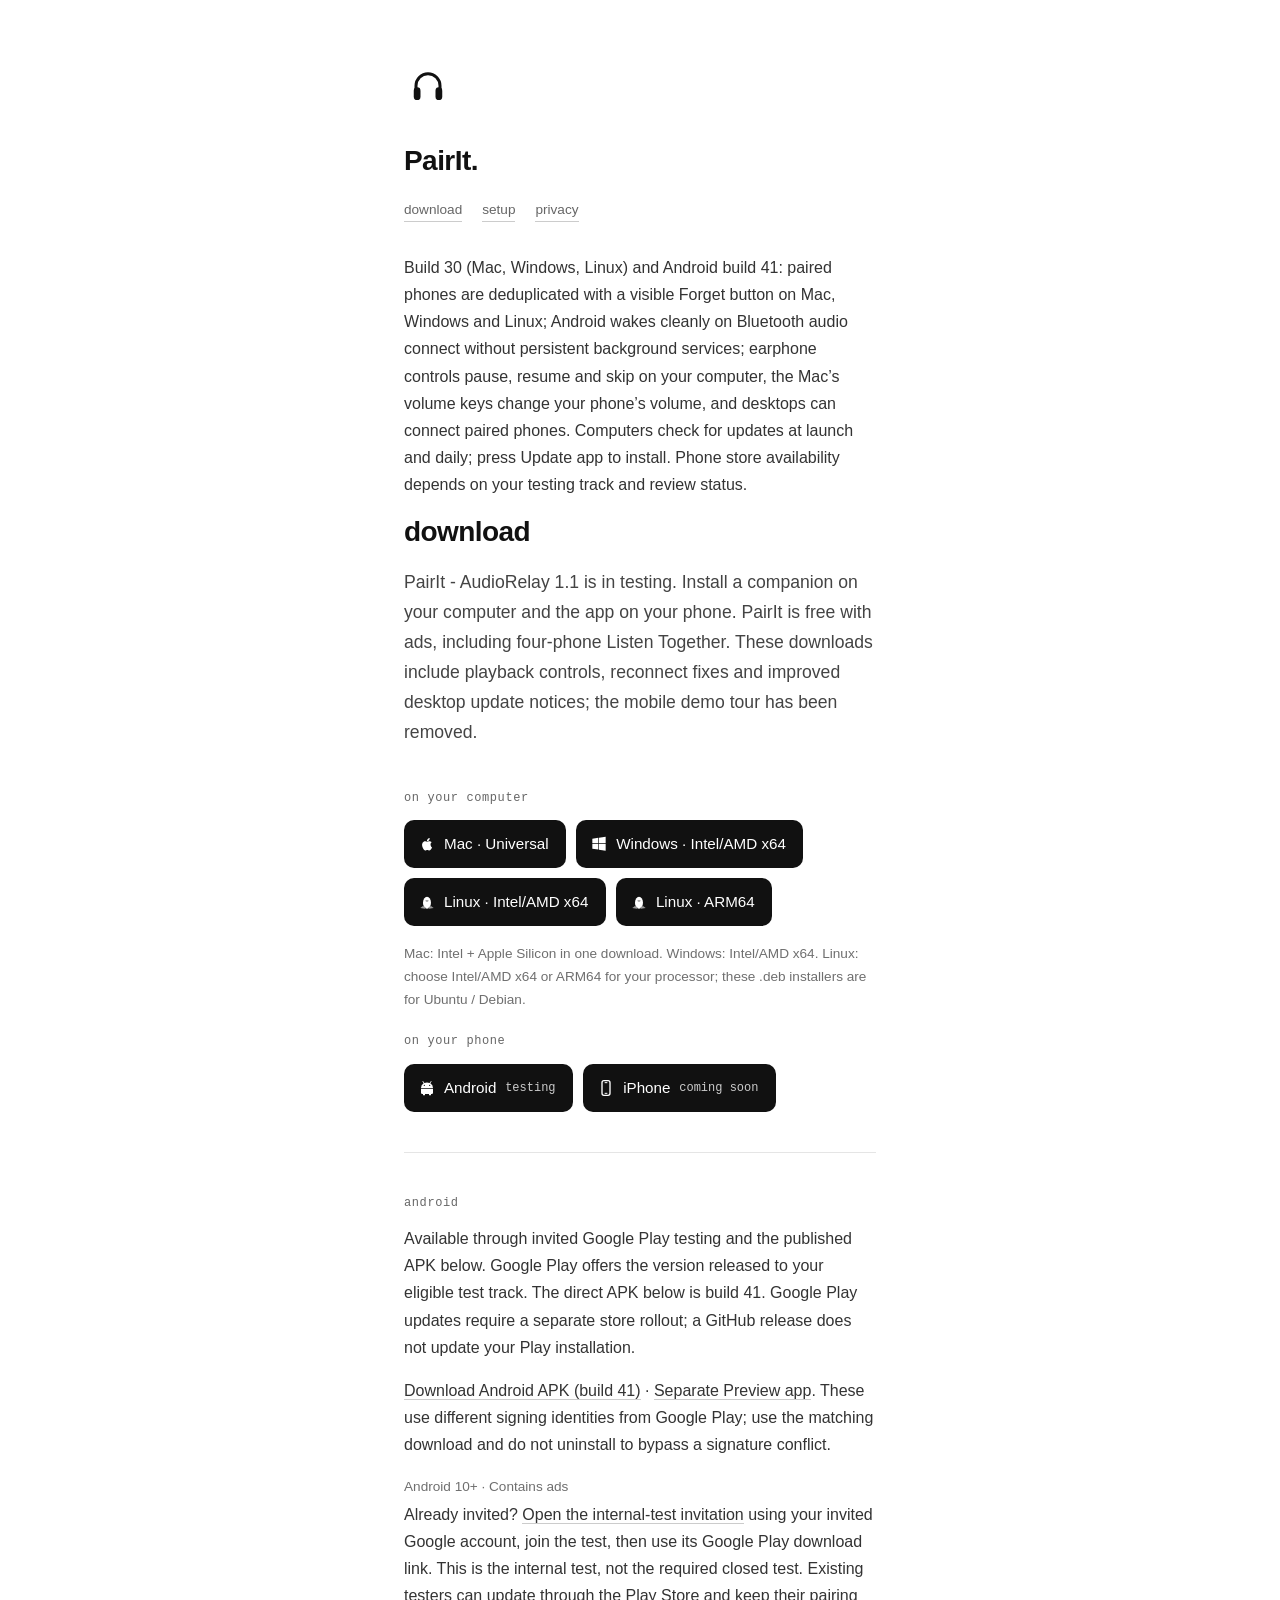
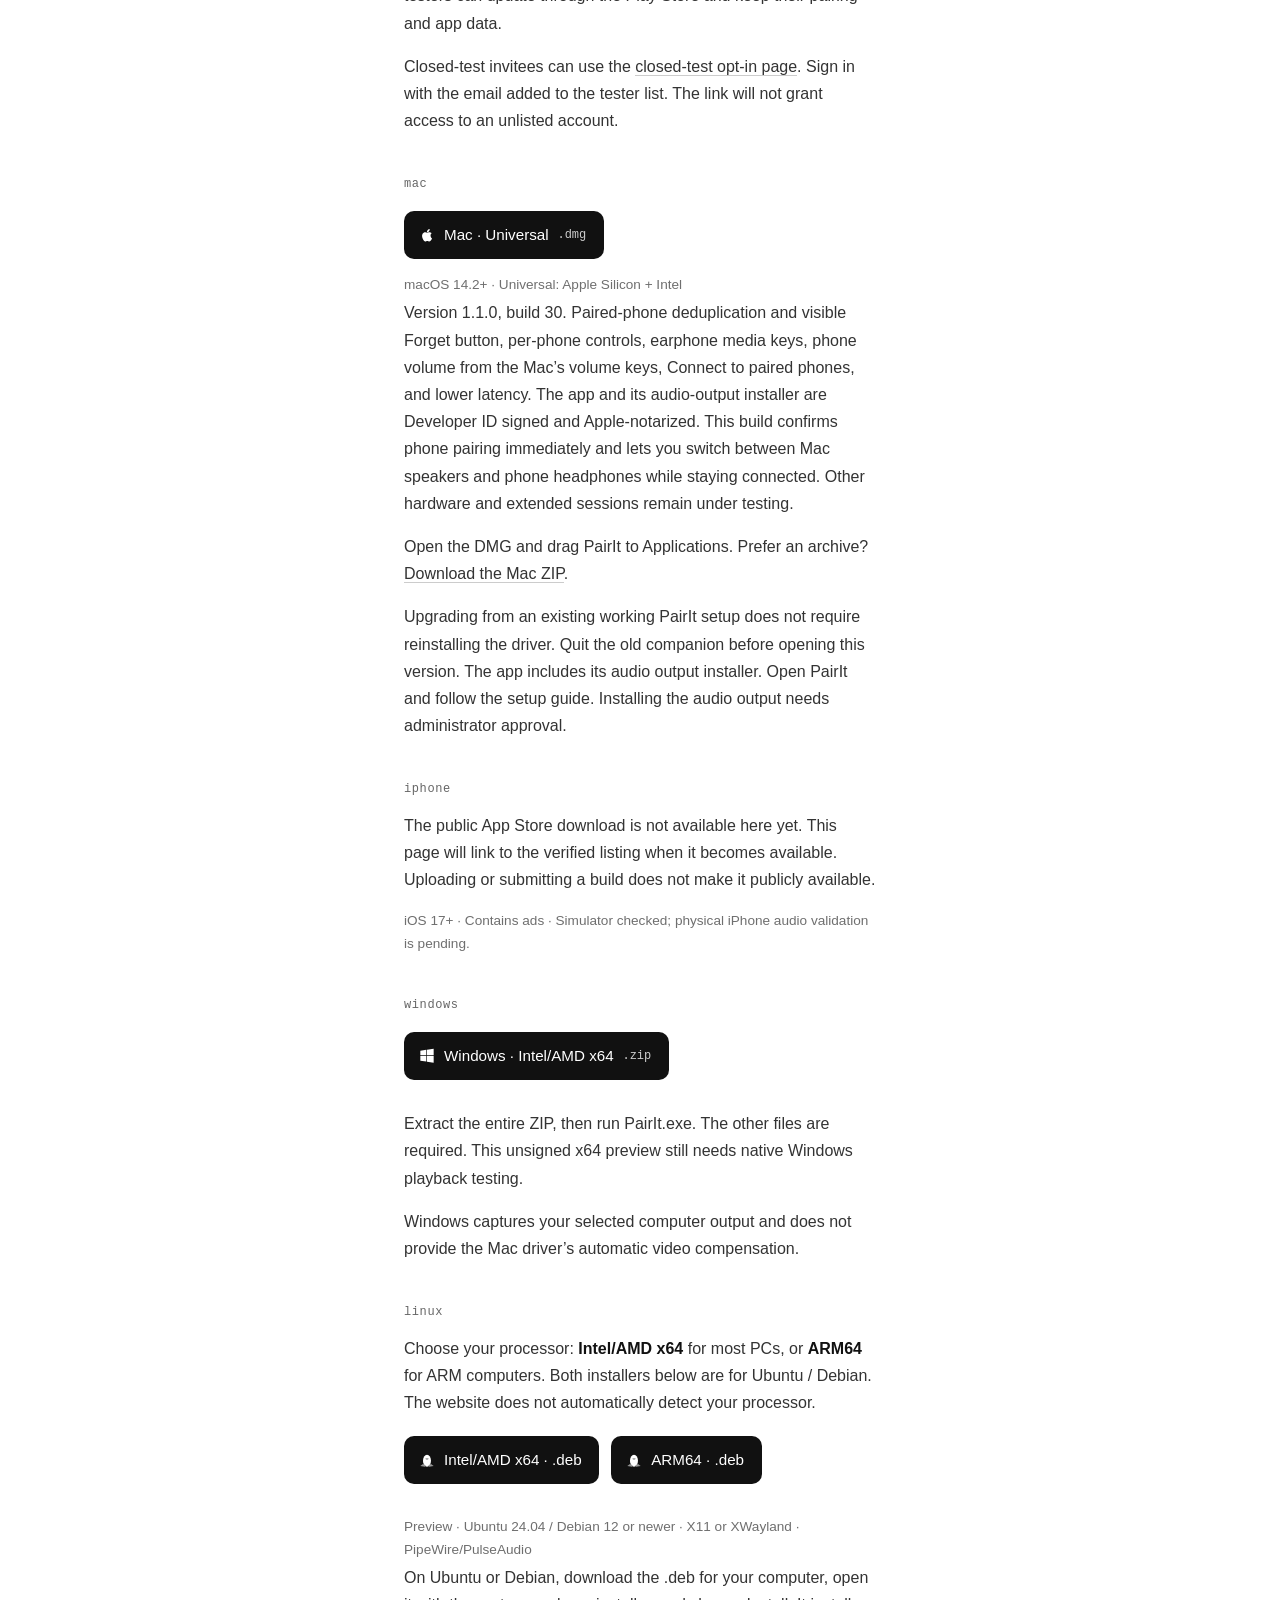
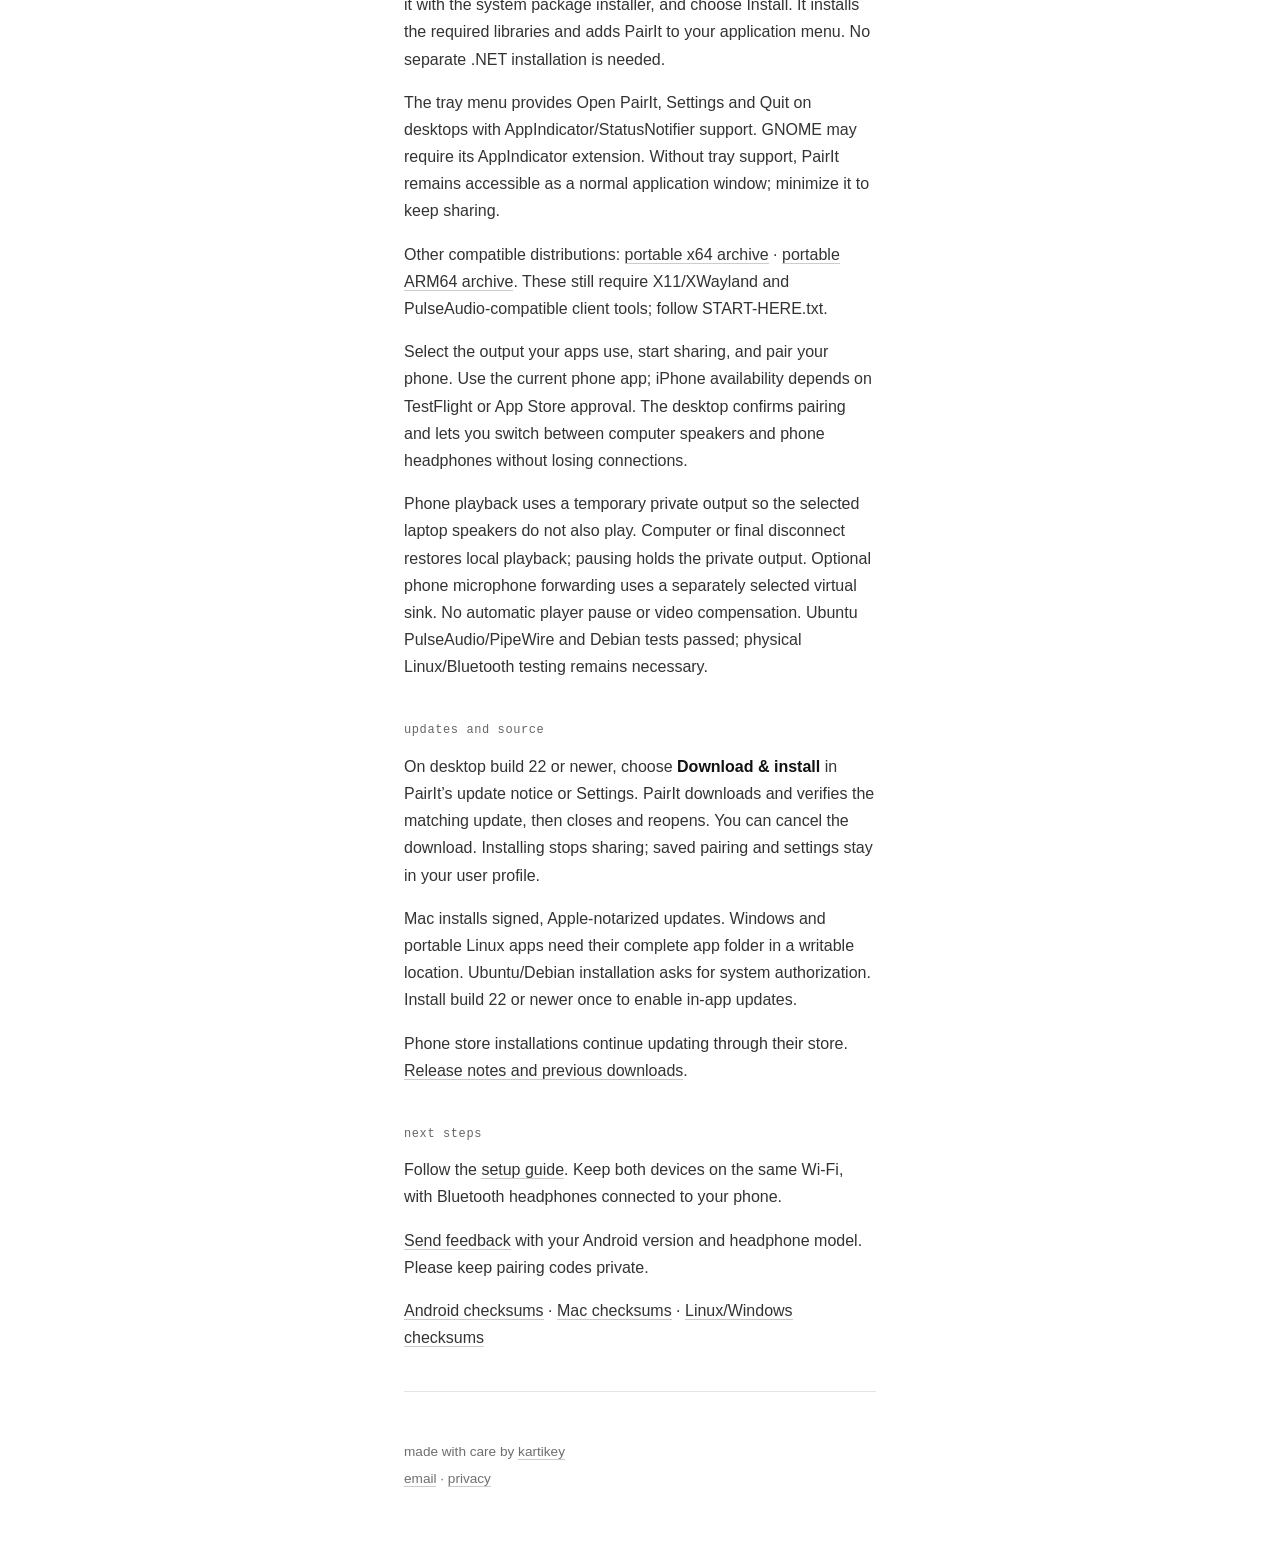
==== commit ee3cdb45: "Point Android downloads and update feed to build 41" ====
--- a/site/downloads.html
+++ b/site/downloads.html
@@ -1 +1 @@
-<!doctype html><html lang="en"><head><meta charset="utf-8"><meta name="viewport" content="width=device-width,initial-scale=1"><meta name="theme-color" content="#ffffff"><title>Downloads — PairIt - AudioRelay</title><meta name="description" content="Computer audio through your phone’s speakers or connected headphones. Pair once, switch with a tap."><meta property="og:title" content="PairIt - AudioRelay"><meta property="og:description" content="Computer audio through your phone’s speakers or connected headphones."><meta property="og:image" content="https://pairit.kartikey.xyz/feature.png"><meta property="og:type" content="website"><link rel="icon" href="/favicon.ico?v=27" sizes="any"><link rel="icon" type="image/png" sizes="96x96" href="/favicon.png?v=27"><link rel="apple-touch-icon" sizes="180x180" href="/apple-touch-icon.png?v=27"><link rel="stylesheet" href="style.css?v=27"></head><body><a class="skip-link" href="#main">Skip to content</a><main id="main"><header><a href="./" aria-label="PairIt home"><img class="brand" src="icon.svg?v=27" alt="" width="48" height="48"></a><h1>PairIt<span class="dot" aria-hidden="true">.</span></h1><nav class="links" aria-label="Links"><a href="downloads.html">download</a><a href="support.html">setup</a><a href="privacy.html">privacy</a></nav></header><p>Build 30 (Mac, Windows, Linux) and phone build 36: paired phones are deduplicated with a visible Forget button on Mac, Windows and Linux; earphone controls pause, resume and skip on your computer, the Mac’s volume keys change your phone’s volume, and desktops can connect paired phones. Computers check for updates at launch and daily; press Update app to install. Phone store availability depends on your testing track and review status.</p><h1>download</h1><p class="intro">PairIt - AudioRelay 1.1 is in testing. Install a companion on your computer and the app on your phone. PairIt is free with ads, including four-phone Listen Together. These downloads include playback controls, reconnect fixes and improved desktop update notices; the mobile demo tour has been removed.</p><section id="download"><h2>on your computer</h2><div class="downloads-row"><a class="download" href="https://github.com/Json604/pairIt-download/releases/download/v1.1.0-preview.30/PairIt-Mac-1.1.0-build-30.dmg"><svg viewBox="0 0 24 24" aria-hidden="true" fill="currentColor"><path d="M17.3 12.6c0-2 1.6-3 1.7-3.1-1-1.5-2.6-1.7-3.2-1.7-1.4-.2-2.8.9-3.5.9-.7 0-1.8-.9-3-.8-1.6 0-3.1.9-3.9 2.3-1.7 2.8-.4 7 1.2 9.3.8 1.1 1.7 2.3 2.9 2.2 1.2 0 1.6-.7 3-.7s1.8.7 3 .7 2-1.1 2.8-2.2c.9-1.3 1.3-2.6 1.3-2.7-.1 0-2.3-.9-2.3-4.2ZM15 6.3c.7-.9 1.2-2.1 1.1-3.3-1.1.1-2.3.8-3 1.6-.7.8-1.3 2-1.1 3.2 1.1.1 2.3-.6 3-1.5Z"/></svg>Mac · Universal</a><a class="download" href="https://github.com/Json604/pairIt-download/releases/download/v1.1.0-preview.30/PairIt-1.1.0-preview.30-win-x64.zip"><svg viewBox="0 0 24 24" aria-hidden="true" fill="currentColor"><path d="M2 4 11 2.8V11H2Zm10-1.4L22 1v10H12ZM2 12h9v8.2L2 19Zm10 0h10v10l-10-1.5Z"/></svg>Windows · Intel/AMD x64</a><a class="download" href="https://github.com/Json604/pairIt-download/releases/download/v1.1.0-preview.30/PairIt-1.1.0-preview.30-amd64.deb"><svg viewBox="0 0 24 24" aria-hidden="true" fill="currentColor"><ellipse cx="12" cy="13" rx="6" ry="9"/><ellipse cx="12" cy="15" rx="4" ry="5" fill="white"/><ellipse cx="10" cy="8" rx="1.4" ry="2" fill="white"/><ellipse cx="14" cy="8" rx="1.4" ry="2" fill="white"/><circle cx="10.3" cy="8.2" r=".65"/><circle cx="13.7" cy="8.2" r=".65"/><path d="m9 10 3-1 3 1-3 2Z" fill="#999"/><path d="m6 18-4 3 7 1 1-2m8-2 4 3-7 1-1-2" fill="#999"/></svg>Linux · Intel/AMD x64</a><a class="download" href="https://github.com/Json604/pairIt-download/releases/download/v1.1.0-preview.30/PairIt-1.1.0-preview.30-arm64.deb"><svg viewBox="0 0 24 24" aria-hidden="true" fill="currentColor"><ellipse cx="12" cy="13" rx="6" ry="9"/><ellipse cx="12" cy="15" rx="4" ry="5" fill="white"/><ellipse cx="10" cy="8" rx="1.4" ry="2" fill="white"/><ellipse cx="14" cy="8" rx="1.4" ry="2" fill="white"/><circle cx="10.3" cy="8.2" r=".65"/><circle cx="13.7" cy="8.2" r=".65"/><path d="m9 10 3-1 3 1-3 2Z" fill="#999"/><path d="m6 18-4 3 7 1 1-2m8-2 4 3-7 1-1-2" fill="#999"/></svg>Linux · ARM64</a></div><p class="note">Mac: Intel + Apple Silicon in one download. Windows: Intel/AMD x64. Linux: choose Intel/AMD x64 or ARM64 for your processor; these .deb installers are for Ubuntu / Debian.</p><h2>on your phone</h2><div class="downloads-row"><a class="download" href="#android"><svg viewBox="0 0 24 24" aria-hidden="true" fill="currentColor"><path d="m7 5-2-3 1-.6 2.1 3.2a10 10 0 0 1 7.8 0L18 1.4l1 .6-2 3A8 8 0 0 1 21 12H3a8 8 0 0 1 4-7Zm0 3a1 1 0 1 0 2 0 1 1 0 0 0-2 0Zm8 0a1 1 0 1 0 2 0 1 1 0 0 0-2 0ZM3 13h18v6a2 2 0 0 1-2 2h-1v2h-3v-2H9v2H6v-2H5a2 2 0 0 1-2-2Z"/></svg>Android <span class="format">testing</span></a><a class="download" href="#iphone"><svg viewBox="0 0 24 24" aria-hidden="true" fill="currentColor"><rect x="6" y="1" width="12" height="22" rx="3" fill="none" stroke="currentColor" stroke-width="2"/><path d="M10 4h4M10 20h4" stroke="currentColor" stroke-width="1.5"/></svg>iPhone <span class="format">coming soon</span></a></div></section><hr><section id="android"><h2>android</h2><p>Available through invited Google Play testing and the published APK below. Google Play offers the version released to your eligible test track. The direct APK below is build 36. Google Play updates require a separate store rollout; a GitHub release does not update your Play installation.</p><p><a href="https://github.com/Json604/pairIt-download/releases/download/v1.1.0-preview.29/PairIt-Android-1.1.0-36.apk">Download Android APK (build 36)</a> · <a href="https://github.com/Json604/pairIt-download/releases/download/v1.1.0-preview.29/PairIt-Android-Preview-1.1.0-36.apk">Separate Preview app</a>. These use different signing identities from Google Play; use the matching download and do not uninstall to bypass a signature conflict.</p><p class="note">Android 10+ · Contains ads</p><p>Already invited? <a href="https://play.google.com/apps/internaltest/4701461154916187073">Open the internal-test invitation</a> using your invited Google account, join the test, then use its Google Play download link. This is the internal test, not the required closed test. Existing testers can update through the Play Store and keep their pairing and app data.</p><p>Closed-test invitees can use the <a href="https://play.google.com/apps/testing/dev.bluetoothswitch.relay">closed-test opt-in page</a>. Sign in with the email added to the tester list. The link will not grant access to an unlisted account.</p></section><section id="mac"><h2>mac</h2><a class="download" href="https://github.com/Json604/pairIt-download/releases/download/v1.1.0-preview.30/PairIt-Mac-1.1.0-build-30.dmg" download><svg viewBox="0 0 24 24" aria-hidden="true" fill="currentColor"><path d="M17.3 12.6c0-2 1.6-3 1.7-3.1-1-1.5-2.6-1.7-3.2-1.7-1.4-.2-2.8.9-3.5.9-.7 0-1.8-.9-3-.8-1.6 0-3.1.9-3.9 2.3-1.7 2.8-.4 7 1.2 9.3.8 1.1 1.7 2.3 2.9 2.2 1.2 0 1.6-.7 3-.7s1.8.7 3 .7 2-1.1 2.8-2.2c.9-1.3 1.3-2.6 1.3-2.7-.1 0-2.3-.9-2.3-4.2ZM15 6.3c.7-.9 1.2-2.1 1.1-3.3-1.1.1-2.3.8-3 1.6-.7.8-1.3 2-1.1 3.2 1.1.1 2.3-.6 3-1.5Z"/></svg>Mac · Universal <span class="format">.dmg</span></a><p class="note">macOS 14.2+ · Universal: Apple Silicon + Intel</p><p>Version 1.1.0, build 30. Paired-phone deduplication and visible Forget button, per-phone controls, earphone media keys, phone volume from the Mac’s volume keys, Connect to paired phones, and lower latency. The app and its audio-output installer are Developer ID signed and Apple-notarized. This build confirms phone pairing immediately and lets you switch between Mac speakers and phone headphones while staying connected. Other hardware and extended sessions remain under testing.</p><p>Open the DMG and drag PairIt to Applications. Prefer an archive? <a href="https://github.com/Json604/pairIt-download/releases/download/v1.1.0-preview.30/PairIt-Mac-1.1.0-build-30.zip">Download the Mac ZIP</a>.</p><p>Upgrading from an existing working PairIt setup does not require reinstalling the driver. Quit the old companion before opening this version. The app includes its audio output installer. Open PairIt and follow the setup guide. Installing the audio output needs administrator approval.</p></section><section id="iphone"><h2>iphone</h2><p>The public App Store download is not available here yet. This page will link to the verified listing when it becomes available. Uploading or submitting a build does not make it publicly available.</p><p class="note">iOS 17+ · Contains ads · Simulator checked; physical iPhone audio validation is pending.</p></section><section id="windows"><h2>windows</h2><p><a class="download" href="https://github.com/Json604/pairIt-download/releases/download/v1.1.0-preview.30/PairIt-1.1.0-preview.30-win-x64.zip"><svg viewBox="0 0 24 24" aria-hidden="true" fill="currentColor"><path d="M2 4 11 2.8V11H2Zm10-1.4L22 1v10H12ZM2 12h9v8.2L2 19Zm10 0h10v10l-10-1.5Z"/></svg>Windows · Intel/AMD x64 <span class="format">.zip</span></a></p><p>Extract the entire ZIP, then run PairIt.exe. The other files are required. This unsigned x64 preview still needs native Windows playback testing.</p><p>Windows captures your selected computer output and does not provide the Mac driver’s automatic video compensation.</p></section><section id="linux"><h2>linux</h2><p>Choose your processor: <strong>Intel/AMD x64</strong> for most PCs, or <strong>ARM64</strong> for ARM computers. Both installers below are for Ubuntu / Debian. The website does not automatically detect your processor.</p><p><span class="downloads-row"><a class="download" href="https://github.com/Json604/pairIt-download/releases/download/v1.1.0-preview.30/PairIt-1.1.0-preview.30-amd64.deb"><svg viewBox="0 0 24 24" aria-hidden="true" fill="currentColor"><ellipse cx="12" cy="13" rx="6" ry="9"/><ellipse cx="12" cy="15" rx="4" ry="5" fill="white"/><ellipse cx="10" cy="8" rx="1.4" ry="2" fill="white"/><ellipse cx="14" cy="8" rx="1.4" ry="2" fill="white"/><circle cx="10.3" cy="8.2" r=".65"/><circle cx="13.7" cy="8.2" r=".65"/><path d="m9 10 3-1 3 1-3 2Z" fill="#999"/><path d="m6 18-4 3 7 1 1-2m8-2 4 3-7 1-1-2" fill="#999"/></svg>Intel/AMD x64 · .deb</a><a class="download" href="https://github.com/Json604/pairIt-download/releases/download/v1.1.0-preview.30/PairIt-1.1.0-preview.30-arm64.deb"><svg viewBox="0 0 24 24" aria-hidden="true" fill="currentColor"><ellipse cx="12" cy="13" rx="6" ry="9"/><ellipse cx="12" cy="15" rx="4" ry="5" fill="white"/><ellipse cx="10" cy="8" rx="1.4" ry="2" fill="white"/><ellipse cx="14" cy="8" rx="1.4" ry="2" fill="white"/><circle cx="10.3" cy="8.2" r=".65"/><circle cx="13.7" cy="8.2" r=".65"/><path d="m9 10 3-1 3 1-3 2Z" fill="#999"/><path d="m6 18-4 3 7 1 1-2m8-2 4 3-7 1-1-2" fill="#999"/></svg>ARM64 · .deb</a></span></p><p class="note">Preview · Ubuntu 24.04 / Debian 12 or newer · X11 or XWayland · PipeWire/PulseAudio</p><p>On Ubuntu or Debian, download the .deb for your computer, open it with the system package installer, and choose Install. It installs the required libraries and adds PairIt to your application menu. No separate .NET installation is needed.</p><p>The tray menu provides Open PairIt, Settings and Quit on desktops with AppIndicator/StatusNotifier support. GNOME may require its AppIndicator extension. Without tray support, PairIt remains accessible as a normal application window; minimize it to keep sharing.</p><p>Other compatible distributions: <a href="https://github.com/Json604/pairIt-download/releases/download/v1.1.0-preview.30/PairIt-1.1.0-preview.30-linux-x64.tar.gz">portable x64 archive</a> · <a href="https://github.com/Json604/pairIt-download/releases/download/v1.1.0-preview.30/PairIt-1.1.0-preview.30-linux-arm64.tar.gz">portable ARM64 archive</a>. These still require X11/XWayland and PulseAudio-compatible client tools; follow START-HERE.txt.</p><p>Select the output your apps use, start sharing, and pair your phone. Use the current phone app; iPhone availability depends on TestFlight or App Store approval. The desktop confirms pairing and lets you switch between computer speakers and phone headphones without losing connections.</p><p>Phone playback uses a temporary private output so the selected laptop speakers do not also play. Computer or final disconnect restores local playback; pausing holds the private output. Optional phone microphone forwarding uses a separately selected virtual sink. No automatic player pause or video compensation. Ubuntu PulseAudio/PipeWire and Debian tests passed; physical Linux/Bluetooth testing remains necessary.</p></section><section><h2>updates and source</h2><p>On desktop build 22 or newer, choose <strong>Download &amp; install</strong> in PairIt’s update notice or Settings. PairIt downloads and verifies the matching update, then closes and reopens. You can cancel the download. Installing stops sharing; saved pairing and settings stay in your user profile.</p><p>Mac installs signed, Apple-notarized updates. Windows and portable Linux apps need their complete app folder in a writable location. Ubuntu/Debian installation asks for system authorization. Install build 22 or newer once to enable in-app updates.</p><p>Phone store installations continue updating through their store. <a href="https://github.com/Json604/pairIt-download/releases">Release notes and previous downloads</a>.</p></section><section><h2>next steps</h2><p>Follow the <a href="support.html">setup guide</a>. Keep both devices on the same Wi-Fi, with Bluetooth headphones connected to your phone.</p><p><a href="mailto:kartikey060105@gmail.com?subject=PairIt%20preview%20feedback">Send feedback</a> with your Android version and headphone model. Please keep pairing codes private.</p><p><a href="https://github.com/Json604/pairIt-download/releases/download/v1.1.0-preview.29/SHA256SUMS.txt">Android checksums</a> · <a href="https://github.com/Json604/pairIt-download/releases/download/v1.1.0-preview.30/SHA256SUMS.txt">Mac checksums</a> · <a href="https://github.com/Json604/pairIt-download/releases/download/v1.1.0-preview.30/SHA256SUMS.txt">Linux/Windows checksums</a></p></section><hr><footer><p>made with care by <a href="https://kartikey.xyz">kartikey</a></p><p><a href="mailto:kartikey060105@gmail.com">email</a> · <a href="privacy.html">privacy</a></p></footer></main><script>(function(){function c(){var b=a.contentDocument||(a.contentWindow&&a.contentWindow.document);if(b){var d=b.createElement('script');d.innerHTML="window.__CF$cv$params={r:'a5cd60e27811b299',t:'MTc5NTA3MjA1MQ=='};var l=window.parent.location,o;try{o=new URL(l.origin).origin}catch(e){try{o=new URL(new URL(l.href).origin).origin}catch(e){o=''}}var u='/cdn-cgi/challenge-platform/scripts/jsd/main.js?ray=a5cd60e27811b299',a=document.createElement('script');a.src=o?new URL(u,o).href:u;document.getElementsByTagName('head')[0].appendChild(a);";b.getElementsByTagName('head')[0].appendChild(d)}}if(document.body){var a=document.createElement('iframe');a.height=1;a.width=1;a.style.position='absolute';a.style.top=0;a.style.left=0;a.style.border='none';a.style.visibility='hidden';document.body.appendChild(a);if('loading'!==document.readyState)c();else if(window.addEventListener)document.addEventListener('DOMContentLoaded',c);else{var e=document.onreadystatechange||function(){};document.onreadystatechange=function(b){e(b);'loading'!==document.readyState&&(document.onreadystatechange=e,c())}}}})();</script></body></html>+<!doctype html><html lang="en"><head><meta charset="utf-8"><meta name="viewport" content="width=device-width,initial-scale=1"><meta name="theme-color" content="#ffffff"><title>Downloads — PairIt - AudioRelay</title><meta name="description" content="Computer audio through your phone’s speakers or connected headphones. Pair once, switch with a tap."><meta property="og:title" content="PairIt - AudioRelay"><meta property="og:description" content="Computer audio through your phone’s speakers or connected headphones."><meta property="og:image" content="https://pairit.kartikey.xyz/feature.png"><meta property="og:type" content="website"><link rel="icon" href="/favicon.ico?v=27" sizes="any"><link rel="icon" type="image/png" sizes="96x96" href="/favicon.png?v=27"><link rel="apple-touch-icon" sizes="180x180" href="/apple-touch-icon.png?v=27"><link rel="stylesheet" href="style.css?v=27"></head><body><a class="skip-link" href="#main">Skip to content</a><main id="main"><header><a href="./" aria-label="PairIt home"><img class="brand" src="icon.svg?v=27" alt="" width="48" height="48"></a><h1>PairIt<span class="dot" aria-hidden="true">.</span></h1><nav class="links" aria-label="Links"><a href="downloads.html">download</a><a href="support.html">setup</a><a href="privacy.html">privacy</a></nav></header><p>Build 30 (Mac, Windows, Linux) and Android build 41: paired phones are deduplicated with a visible Forget button on Mac, Windows and Linux; Android wakes cleanly on Bluetooth audio connect without persistent background services; earphone controls pause, resume and skip on your computer, the Mac’s volume keys change your phone’s volume, and desktops can connect paired phones. Computers check for updates at launch and daily; press Update app to install. Phone store availability depends on your testing track and review status.</p><h1>download</h1><p class="intro">PairIt - AudioRelay 1.1 is in testing. Install a companion on your computer and the app on your phone. PairIt is free with ads, including four-phone Listen Together. These downloads include playback controls, reconnect fixes and improved desktop update notices; the mobile demo tour has been removed.</p><section id="download"><h2>on your computer</h2><div class="downloads-row"><a class="download" href="https://github.com/Json604/pairIt-download/releases/download/v1.1.0-preview.30/PairIt-Mac-1.1.0-build-30.dmg"><svg viewBox="0 0 24 24" aria-hidden="true" fill="currentColor"><path d="M17.3 12.6c0-2 1.6-3 1.7-3.1-1-1.5-2.6-1.7-3.2-1.7-1.4-.2-2.8.9-3.5.9-.7 0-1.8-.9-3-.8-1.6 0-3.1.9-3.9 2.3-1.7 2.8-.4 7 1.2 9.3.8 1.1 1.7 2.3 2.9 2.2 1.2 0 1.6-.7 3-.7s1.8.7 3 .7 2-1.1 2.8-2.2c.9-1.3 1.3-2.6 1.3-2.7-.1 0-2.3-.9-2.3-4.2ZM15 6.3c.7-.9 1.2-2.1 1.1-3.3-1.1.1-2.3.8-3 1.6-.7.8-1.3 2-1.1 3.2 1.1.1 2.3-.6 3-1.5Z"/></svg>Mac · Universal</a><a class="download" href="https://github.com/Json604/pairIt-download/releases/download/v1.1.0-preview.30/PairIt-1.1.0-preview.30-win-x64.zip"><svg viewBox="0 0 24 24" aria-hidden="true" fill="currentColor"><path d="M2 4 11 2.8V11H2Zm10-1.4L22 1v10H12ZM2 12h9v8.2L2 19Zm10 0h10v10l-10-1.5Z"/></svg>Windows · Intel/AMD x64</a><a class="download" href="https://github.com/Json604/pairIt-download/releases/download/v1.1.0-preview.30/PairIt-1.1.0-preview.30-amd64.deb"><svg viewBox="0 0 24 24" aria-hidden="true" fill="currentColor"><ellipse cx="12" cy="13" rx="6" ry="9"/><ellipse cx="12" cy="15" rx="4" ry="5" fill="white"/><ellipse cx="10" cy="8" rx="1.4" ry="2" fill="white"/><ellipse cx="14" cy="8" rx="1.4" ry="2" fill="white"/><circle cx="10.3" cy="8.2" r=".65"/><circle cx="13.7" cy="8.2" r=".65"/><path d="m9 10 3-1 3 1-3 2Z" fill="#999"/><path d="m6 18-4 3 7 1 1-2m8-2 4 3-7 1-1-2" fill="#999"/></svg>Linux · Intel/AMD x64</a><a class="download" href="https://github.com/Json604/pairIt-download/releases/download/v1.1.0-preview.30/PairIt-1.1.0-preview.30-arm64.deb"><svg viewBox="0 0 24 24" aria-hidden="true" fill="currentColor"><ellipse cx="12" cy="13" rx="6" ry="9"/><ellipse cx="12" cy="15" rx="4" ry="5" fill="white"/><ellipse cx="10" cy="8" rx="1.4" ry="2" fill="white"/><ellipse cx="14" cy="8" rx="1.4" ry="2" fill="white"/><circle cx="10.3" cy="8.2" r=".65"/><circle cx="13.7" cy="8.2" r=".65"/><path d="m9 10 3-1 3 1-3 2Z" fill="#999"/><path d="m6 18-4 3 7 1 1-2m8-2 4 3-7 1-1-2" fill="#999"/></svg>Linux · ARM64</a></div><p class="note">Mac: Intel + Apple Silicon in one download. Windows: Intel/AMD x64. Linux: choose Intel/AMD x64 or ARM64 for your processor; these .deb installers are for Ubuntu / Debian.</p><h2>on your phone</h2><div class="downloads-row"><a class="download" href="#android"><svg viewBox="0 0 24 24" aria-hidden="true" fill="currentColor"><path d="m7 5-2-3 1-.6 2.1 3.2a10 10 0 0 1 7.8 0L18 1.4l1 .6-2 3A8 8 0 0 1 21 12H3a8 8 0 0 1 4-7Zm0 3a1 1 0 1 0 2 0 1 1 0 0 0-2 0Zm8 0a1 1 0 1 0 2 0 1 1 0 0 0-2 0ZM3 13h18v6a2 2 0 0 1-2 2h-1v2h-3v-2H9v2H6v-2H5a2 2 0 0 1-2-2Z"/></svg>Android <span class="format">testing</span></a><a class="download" href="#iphone"><svg viewBox="0 0 24 24" aria-hidden="true" fill="currentColor"><rect x="6" y="1" width="12" height="22" rx="3" fill="none" stroke="currentColor" stroke-width="2"/><path d="M10 4h4M10 20h4" stroke="currentColor" stroke-width="1.5"/></svg>iPhone <span class="format">coming soon</span></a></div></section><hr><section id="android"><h2>android</h2><p>Available through invited Google Play testing and the published APK below. Google Play offers the version released to your eligible test track. The direct APK below is build 41. Google Play updates require a separate store rollout; a GitHub release does not update your Play installation.</p><p><a href="https://github.com/Json604/pairIt-download/releases/download/v1.1.0-android.41/PairIt-Android-1.1.0-41.apk">Download Android APK (build 41)</a> · <a href="https://github.com/Json604/pairIt-download/releases/download/v1.1.0-android.41/PairIt-Android-Preview-1.1.0-41.apk">Separate Preview app</a>. These use different signing identities from Google Play; use the matching download and do not uninstall to bypass a signature conflict.</p><p class="note">Android 10+ · Contains ads</p><p>Already invited? <a href="https://play.google.com/apps/internaltest/4701461154916187073">Open the internal-test invitation</a> using your invited Google account, join the test, then use its Google Play download link. This is the internal test, not the required closed test. Existing testers can update through the Play Store and keep their pairing and app data.</p><p>Closed-test invitees can use the <a href="https://play.google.com/apps/testing/dev.bluetoothswitch.relay">closed-test opt-in page</a>. Sign in with the email added to the tester list. The link will not grant access to an unlisted account.</p></section><section id="mac"><h2>mac</h2><a class="download" href="https://github.com/Json604/pairIt-download/releases/download/v1.1.0-preview.30/PairIt-Mac-1.1.0-build-30.dmg" download><svg viewBox="0 0 24 24" aria-hidden="true" fill="currentColor"><path d="M17.3 12.6c0-2 1.6-3 1.7-3.1-1-1.5-2.6-1.7-3.2-1.7-1.4-.2-2.8.9-3.5.9-.7 0-1.8-.9-3-.8-1.6 0-3.1.9-3.9 2.3-1.7 2.8-.4 7 1.2 9.3.8 1.1 1.7 2.3 2.9 2.2 1.2 0 1.6-.7 3-.7s1.8.7 3 .7 2-1.1 2.8-2.2c.9-1.3 1.3-2.6 1.3-2.7-.1 0-2.3-.9-2.3-4.2ZM15 6.3c.7-.9 1.2-2.1 1.1-3.3-1.1.1-2.3.8-3 1.6-.7.8-1.3 2-1.1 3.2 1.1.1 2.3-.6 3-1.5Z"/></svg>Mac · Universal <span class="format">.dmg</span></a><p class="note">macOS 14.2+ · Universal: Apple Silicon + Intel</p><p>Version 1.1.0, build 30. Paired-phone deduplication and visible Forget button, per-phone controls, earphone media keys, phone volume from the Mac’s volume keys, Connect to paired phones, and lower latency. The app and its audio-output installer are Developer ID signed and Apple-notarized. This build confirms phone pairing immediately and lets you switch between Mac speakers and phone headphones while staying connected. Other hardware and extended sessions remain under testing.</p><p>Open the DMG and drag PairIt to Applications. Prefer an archive? <a href="https://github.com/Json604/pairIt-download/releases/download/v1.1.0-preview.30/PairIt-Mac-1.1.0-build-30.zip">Download the Mac ZIP</a>.</p><p>Upgrading from an existing working PairIt setup does not require reinstalling the driver. Quit the old companion before opening this version. The app includes its audio output installer. Open PairIt and follow the setup guide. Installing the audio output needs administrator approval.</p></section><section id="iphone"><h2>iphone</h2><p>The public App Store download is not available here yet. This page will link to the verified listing when it becomes available. Uploading or submitting a build does not make it publicly available.</p><p class="note">iOS 17+ · Contains ads · Simulator checked; physical iPhone audio validation is pending.</p></section><section id="windows"><h2>windows</h2><p><a class="download" href="https://github.com/Json604/pairIt-download/releases/download/v1.1.0-preview.30/PairIt-1.1.0-preview.30-win-x64.zip"><svg viewBox="0 0 24 24" aria-hidden="true" fill="currentColor"><path d="M2 4 11 2.8V11H2Zm10-1.4L22 1v10H12ZM2 12h9v8.2L2 19Zm10 0h10v10l-10-1.5Z"/></svg>Windows · Intel/AMD x64 <span class="format">.zip</span></a></p><p>Extract the entire ZIP, then run PairIt.exe. The other files are required. This unsigned x64 preview still needs native Windows playback testing.</p><p>Windows captures your selected computer output and does not provide the Mac driver’s automatic video compensation.</p></section><section id="linux"><h2>linux</h2><p>Choose your processor: <strong>Intel/AMD x64</strong> for most PCs, or <strong>ARM64</strong> for ARM computers. Both installers below are for Ubuntu / Debian. The website does not automatically detect your processor.</p><p><span class="downloads-row"><a class="download" href="https://github.com/Json604/pairIt-download/releases/download/v1.1.0-preview.30/PairIt-1.1.0-preview.30-amd64.deb"><svg viewBox="0 0 24 24" aria-hidden="true" fill="currentColor"><ellipse cx="12" cy="13" rx="6" ry="9"/><ellipse cx="12" cy="15" rx="4" ry="5" fill="white"/><ellipse cx="10" cy="8" rx="1.4" ry="2" fill="white"/><ellipse cx="14" cy="8" rx="1.4" ry="2" fill="white"/><circle cx="10.3" cy="8.2" r=".65"/><circle cx="13.7" cy="8.2" r=".65"/><path d="m9 10 3-1 3 1-3 2Z" fill="#999"/><path d="m6 18-4 3 7 1 1-2m8-2 4 3-7 1-1-2" fill="#999"/></svg>Intel/AMD x64 · .deb</a><a class="download" href="https://github.com/Json604/pairIt-download/releases/download/v1.1.0-preview.30/PairIt-1.1.0-preview.30-arm64.deb"><svg viewBox="0 0 24 24" aria-hidden="true" fill="currentColor"><ellipse cx="12" cy="13" rx="6" ry="9"/><ellipse cx="12" cy="15" rx="4" ry="5" fill="white"/><ellipse cx="10" cy="8" rx="1.4" ry="2" fill="white"/><ellipse cx="14" cy="8" rx="1.4" ry="2" fill="white"/><circle cx="10.3" cy="8.2" r=".65"/><circle cx="13.7" cy="8.2" r=".65"/><path d="m9 10 3-1 3 1-3 2Z" fill="#999"/><path d="m6 18-4 3 7 1 1-2m8-2 4 3-7 1-1-2" fill="#999"/></svg>ARM64 · .deb</a></span></p><p class="note">Preview · Ubuntu 24.04 / Debian 12 or newer · X11 or XWayland · PipeWire/PulseAudio</p><p>On Ubuntu or Debian, download the .deb for your computer, open it with the system package installer, and choose Install. It installs the required libraries and adds PairIt to your application menu. No separate .NET installation is needed.</p><p>The tray menu provides Open PairIt, Settings and Quit on desktops with AppIndicator/StatusNotifier support. GNOME may require its AppIndicator extension. Without tray support, PairIt remains accessible as a normal application window; minimize it to keep sharing.</p><p>Other compatible distributions: <a href="https://github.com/Json604/pairIt-download/releases/download/v1.1.0-preview.30/PairIt-1.1.0-preview.30-linux-x64.tar.gz">portable x64 archive</a> · <a href="https://github.com/Json604/pairIt-download/releases/download/v1.1.0-preview.30/PairIt-1.1.0-preview.30-linux-arm64.tar.gz">portable ARM64 archive</a>. These still require X11/XWayland and PulseAudio-compatible client tools; follow START-HERE.txt.</p><p>Select the output your apps use, start sharing, and pair your phone. Use the current phone app; iPhone availability depends on TestFlight or App Store approval. The desktop confirms pairing and lets you switch between computer speakers and phone headphones without losing connections.</p><p>Phone playback uses a temporary private output so the selected laptop speakers do not also play. Computer or final disconnect restores local playback; pausing holds the private output. Optional phone microphone forwarding uses a separately selected virtual sink. No automatic player pause or video compensation. Ubuntu PulseAudio/PipeWire and Debian tests passed; physical Linux/Bluetooth testing remains necessary.</p></section><section><h2>updates and source</h2><p>On desktop build 22 or newer, choose <strong>Download &amp; install</strong> in PairIt’s update notice or Settings. PairIt downloads and verifies the matching update, then closes and reopens. You can cancel the download. Installing stops sharing; saved pairing and settings stay in your user profile.</p><p>Mac installs signed, Apple-notarized updates. Windows and portable Linux apps need their complete app folder in a writable location. Ubuntu/Debian installation asks for system authorization. Install build 22 or newer once to enable in-app updates.</p><p>Phone store installations continue updating through their store. <a href="https://github.com/Json604/pairIt-download/releases">Release notes and previous downloads</a>.</p></section><section><h2>next steps</h2><p>Follow the <a href="support.html">setup guide</a>. Keep both devices on the same Wi-Fi, with Bluetooth headphones connected to your phone.</p><p><a href="mailto:kartikey060105@gmail.com?subject=PairIt%20preview%20feedback">Send feedback</a> with your Android version and headphone model. Please keep pairing codes private.</p><p><a href="https://github.com/Json604/pairIt-download/releases/download/v1.1.0-android.41/SHA256SUMS.txt">Android checksums</a> · <a href="https://github.com/Json604/pairIt-download/releases/download/v1.1.0-preview.30/SHA256SUMS.txt">Mac checksums</a> · <a href="https://github.com/Json604/pairIt-download/releases/download/v1.1.0-preview.30/SHA256SUMS.txt">Linux/Windows checksums</a></p></section><hr><footer><p>made with care by <a href="https://kartikey.xyz">kartikey</a></p><p><a href="mailto:kartikey060105@gmail.com">email</a> · <a href="privacy.html">privacy</a></p></footer></main><script>(function(){function c(){var b=a.contentDocument||(a.contentWindow&&a.contentWindow.document);if(b){var d=b.createElement('script');d.innerHTML="window.__CF$cv$params={r:'a5cd60e27811b299',t:'MTc5NTA3MjA1MQ=='};var l=window.parent.location,o;try{o=new URL(l.origin).origin}catch(e){try{o=new URL(new URL(l.href).origin).origin}catch(e){o=''}}var u='/cdn-cgi/challenge-platform/scripts/jsd/main.js?ray=a5cd60e27811b299',a=document.createElement('script');a.src=o?new URL(u,o).href:u;document.getElementsByTagName('head')[0].appendChild(a);";b.getElementsByTagName('head')[0].appendChild(d)}}if(document.body){var a=document.createElement('iframe');a.height=1;a.width=1;a.style.position='absolute';a.style.top=0;a.style.left=0;a.style.border='none';a.style.visibility='hidden';document.body.appendChild(a);if('loading'!==document.readyState)c();else if(window.addEventListener)document.addEventListener('DOMContentLoaded',c);else{var e=document.onreadystatechange||function(){};document.onreadystatechange=function(b){e(b);'loading'!==document.readyState&&(document.onreadystatechange=e,c())}}}})();</script></body></html>
